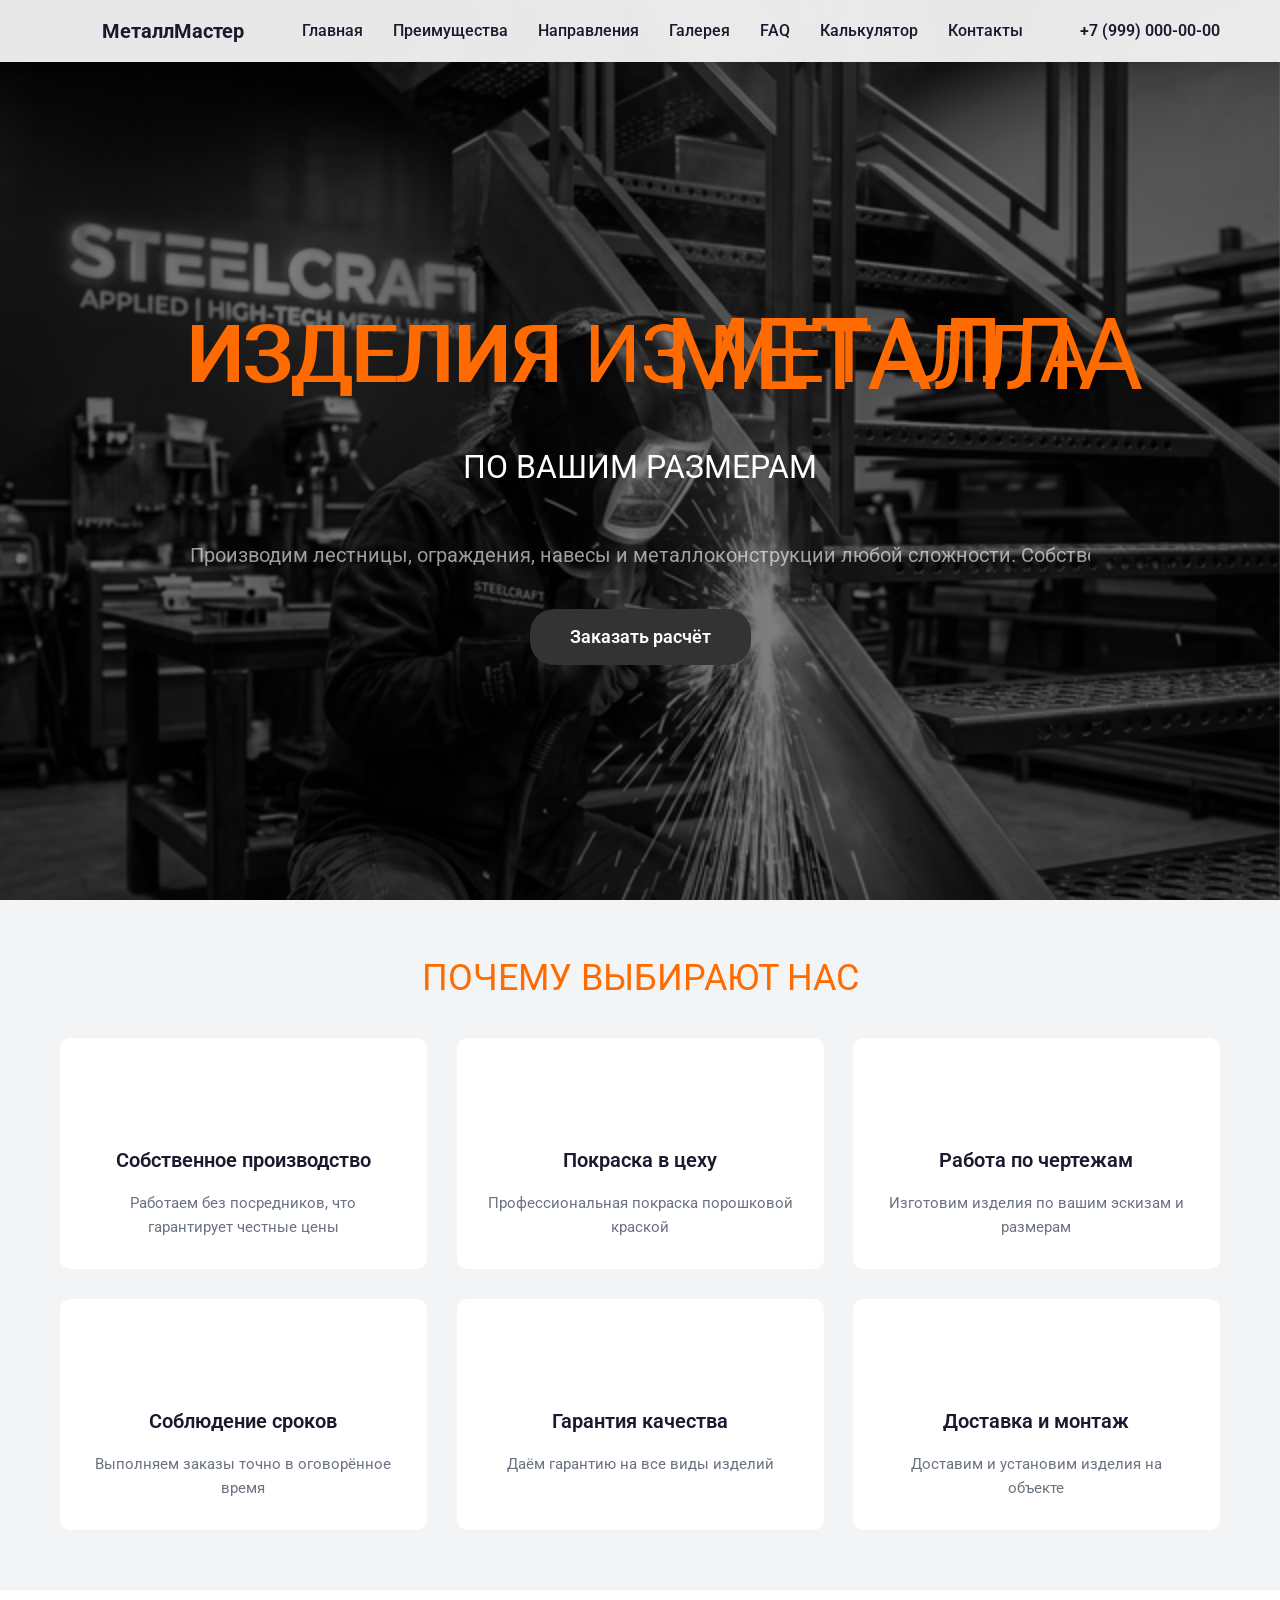
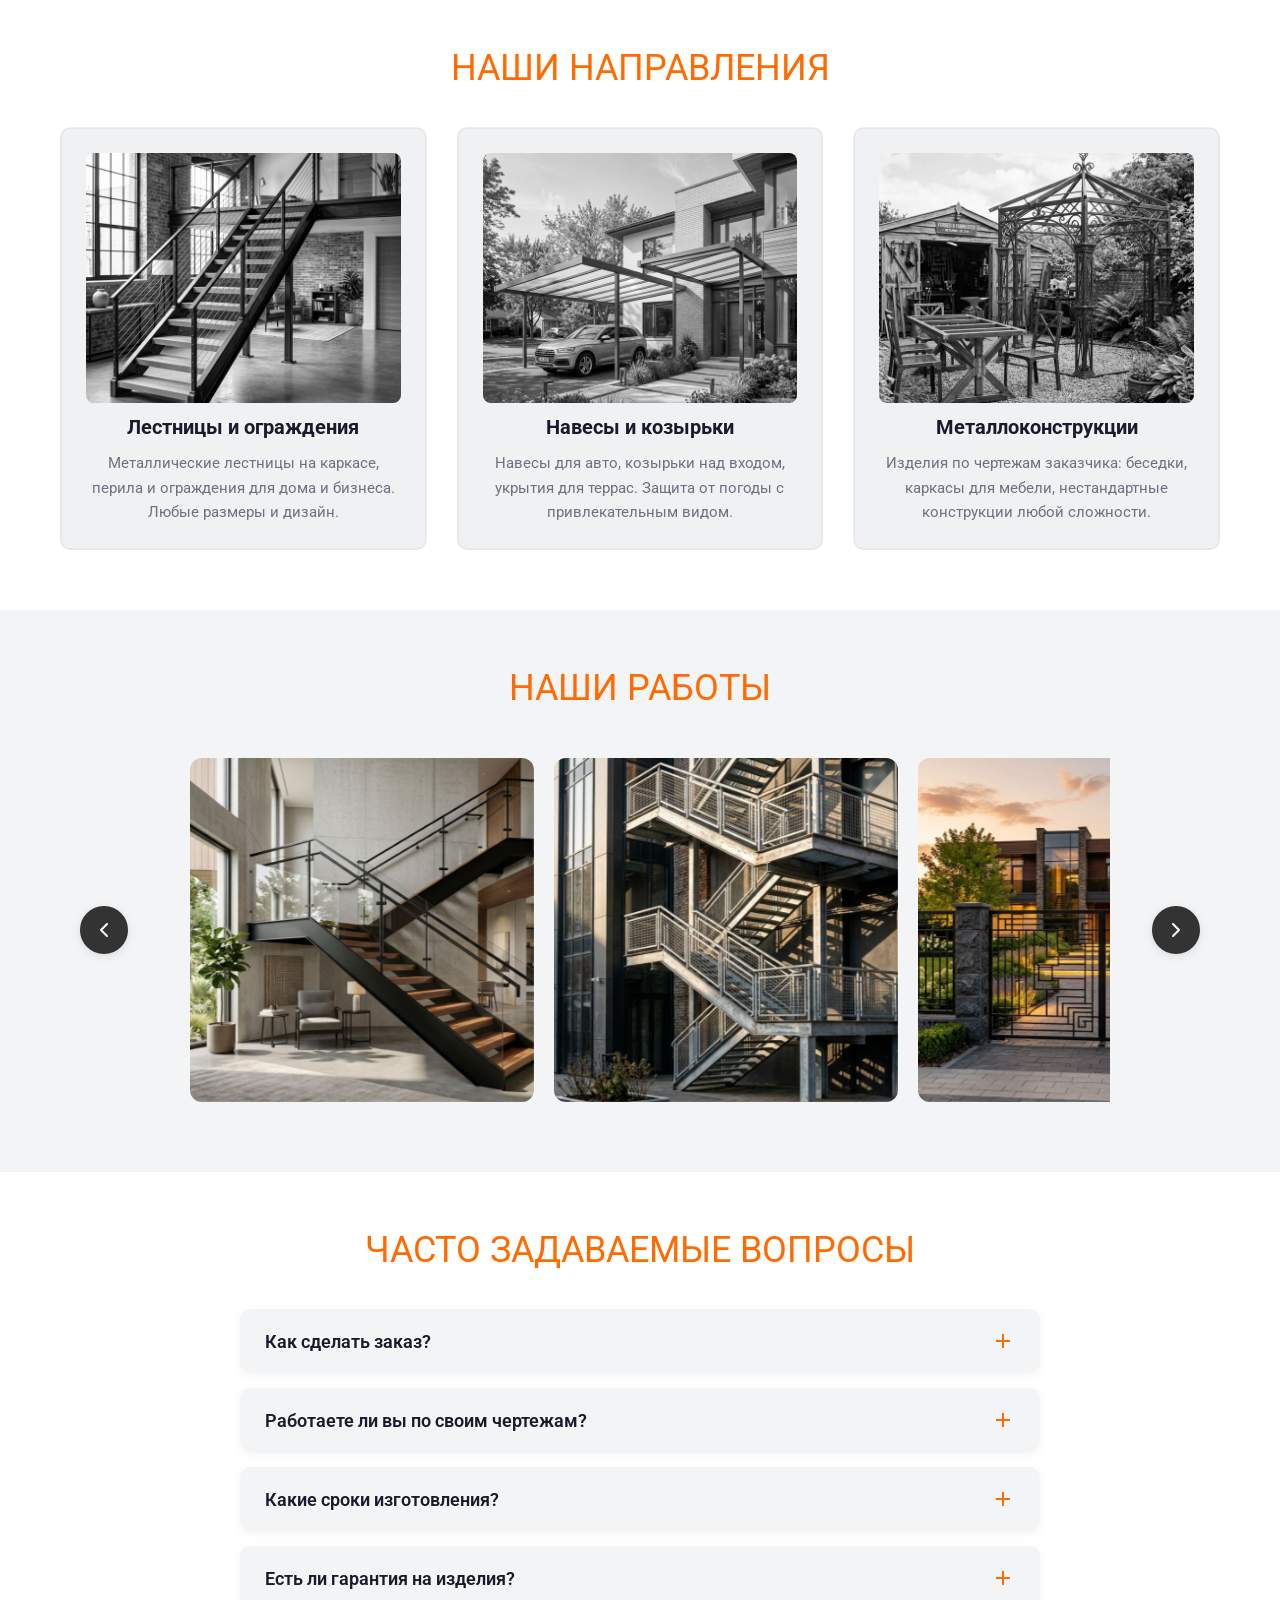
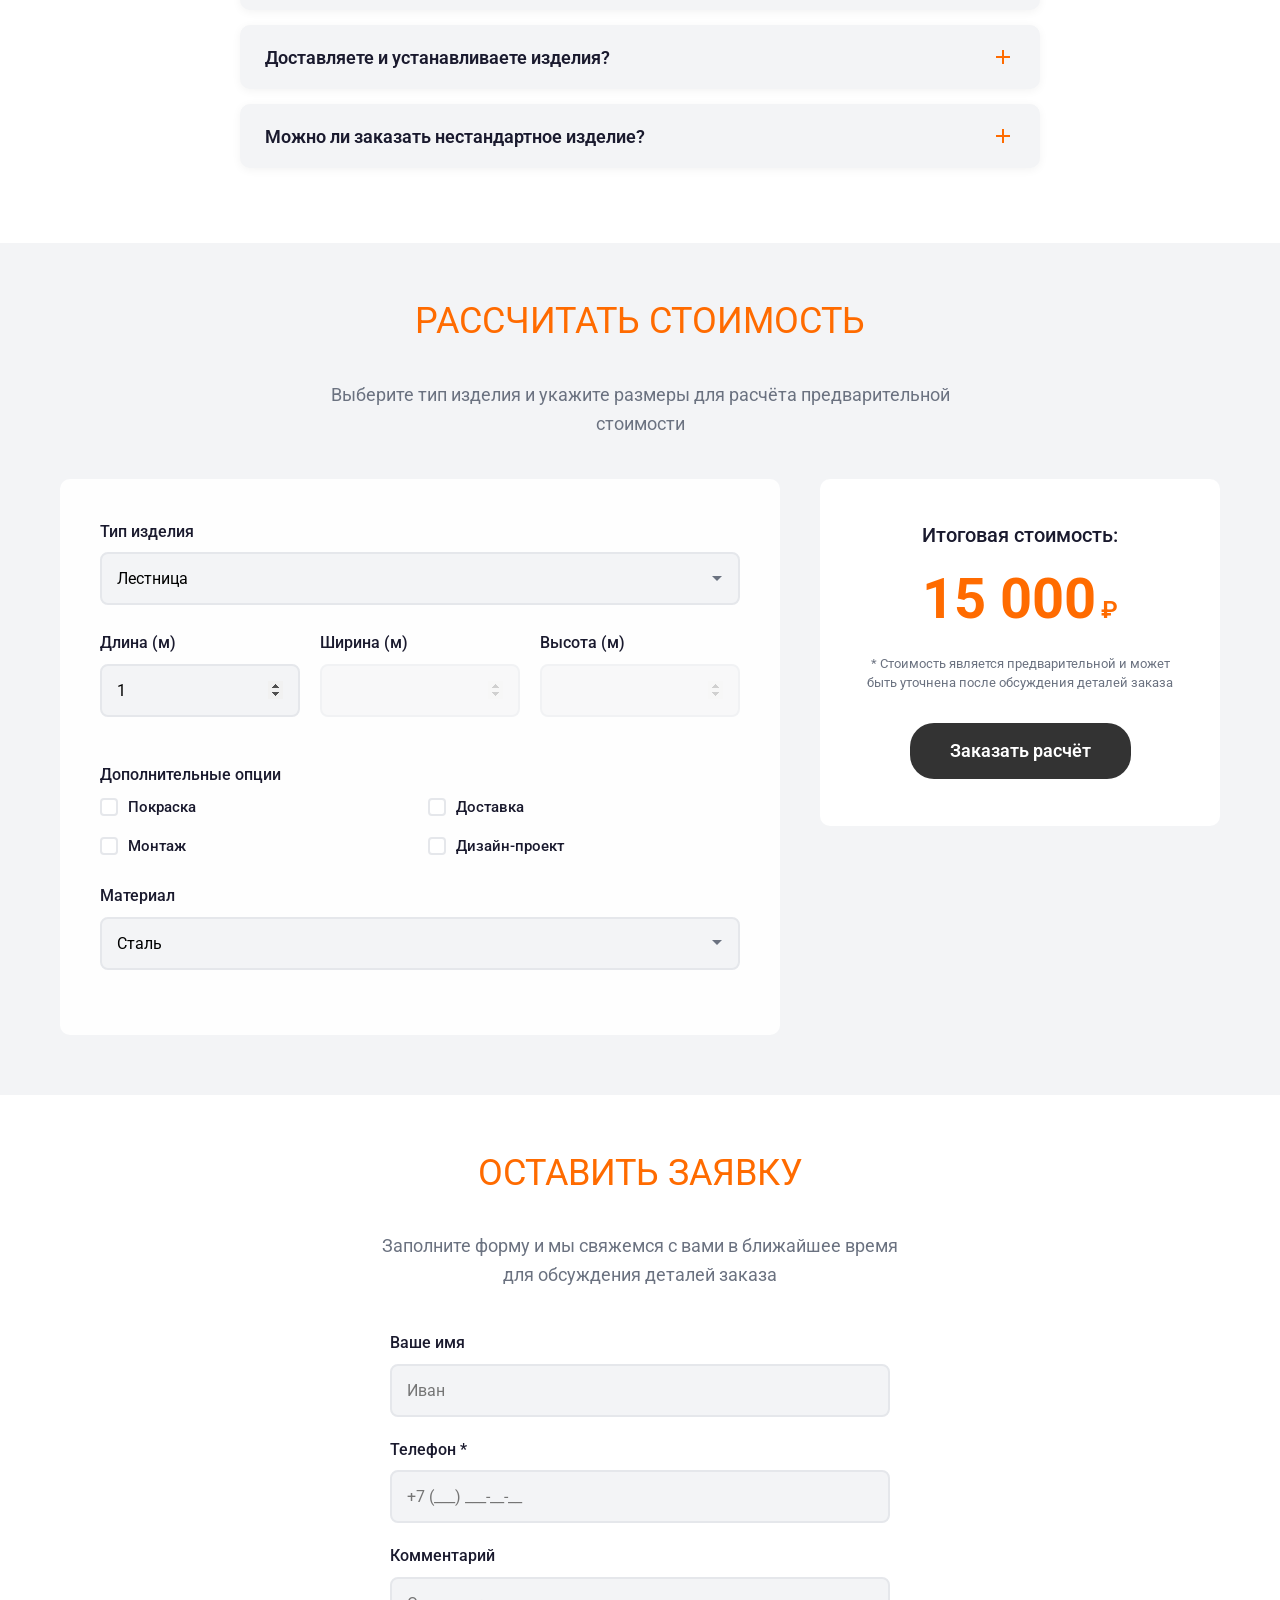
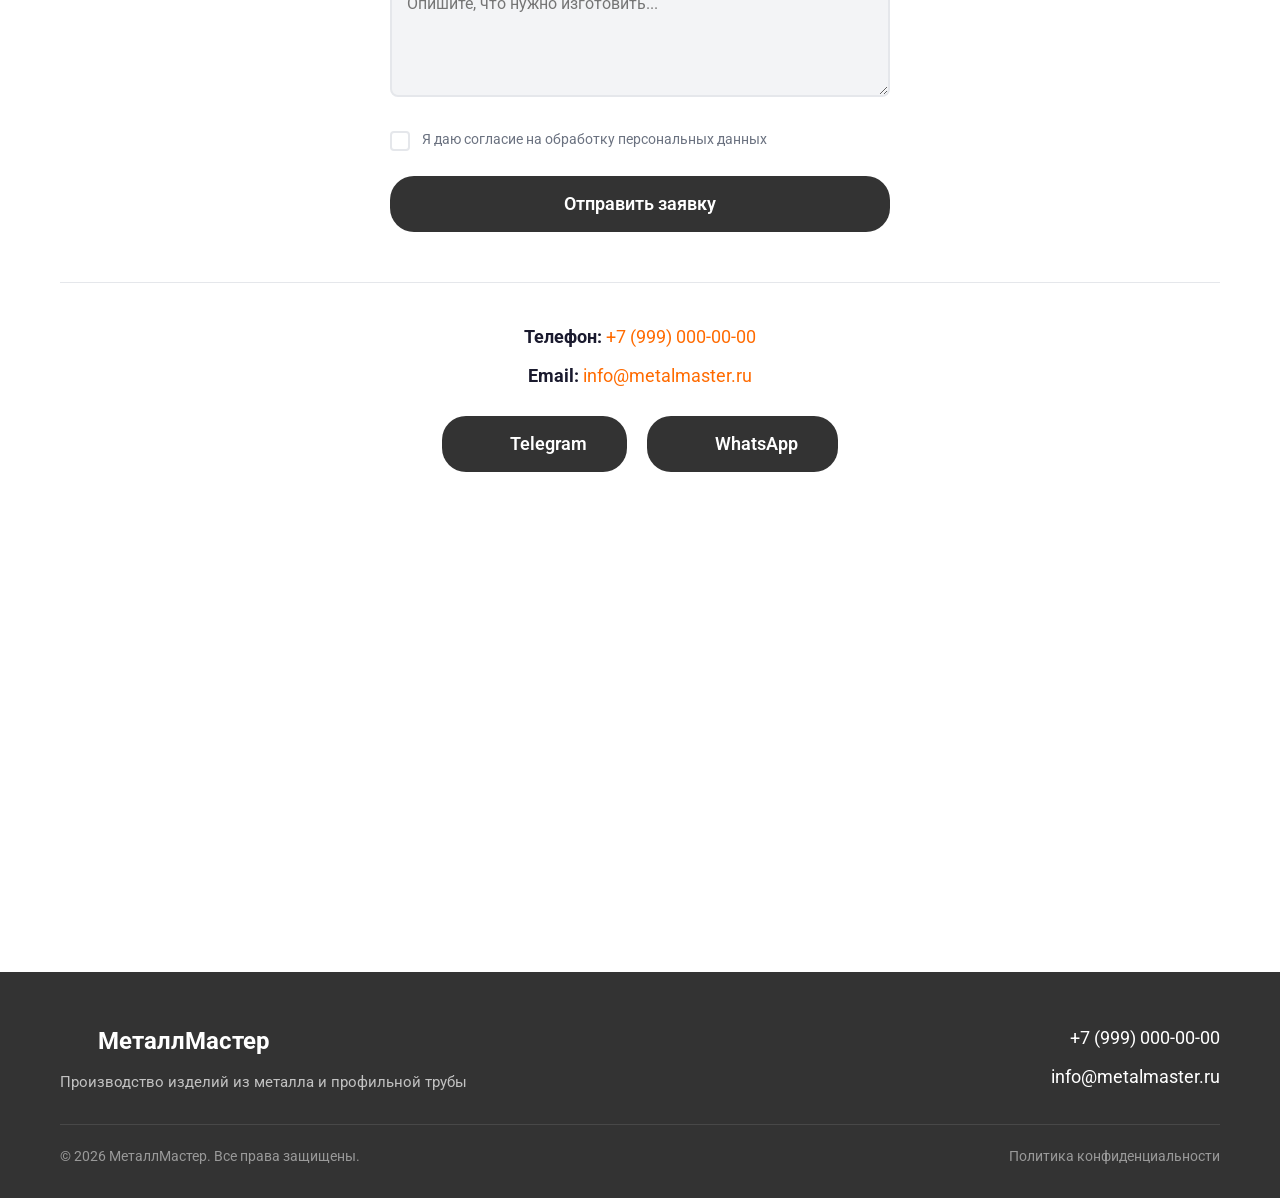
==== index.html @ 59d86517 "Изменено бургер меню" ====
<!DOCTYPE html>
<html lang="ru">
<head>
    <meta charset="UTF-8">
    <meta name="viewport" content="width=device-width, initial-scale=1.0">
    <meta name="description" content="Производство изделий из металла и профильной трубы: лестницы, перила, навесы, беседки, металлоконструкции по чертежам заказчика.">
    <meta name="keywords" content="металлоконструкции, лестницы, перила, навесы, козырьки, беседки, изделия из металла">
    
    <!-- Open Graph -->
    <meta property="og:title" content="Мастерская металлоизделий | Лестницы, ограждения, навесы">
    <meta property="og:description" content="Производство изделий из металла по доступным ценам. Собственное производство.">
    <meta property="og:type" content="website">
    
    <title>Мастерская металлоизделий | Лестницы, ограждения, навесы</title>
    
    <!-- Google Fonts -->
    <link rel="preconnect" href="https://fonts.googleapis.com">
    <link rel="preconnect" href="https://fonts.gstatic.com" crossorigin>
    <link href="https://fonts.googleapis.com/css2?family=Roboto:wght@400;500;700;900&display=swap" rel="stylesheet">

    <!-- Iconify -->
    <script src="https://code.iconify.design/2/2.2.1/iconify.min.js"></script>

    <!-- Anime.js -->
    <script src="https://cdnjs.cloudflare.com/ajax/libs/animejs/2.0.2/anime.min.js"></script>

    <!-- GSAP -->
    <script src="https://cdnjs.cloudflare.com/ajax/libs/gsap/3.12.5/gsap.min.js"></script>
    <script src="https://cdnjs.cloudflare.com/ajax/libs/gsap/3.12.5/ScrollTrigger.min.js"></script>

    <!-- Styles -->
    <link rel="stylesheet" href="css/style.css">
    <link rel="stylesheet" href="EFFECT_on_hover/effect.css">
    <link rel="stylesheet" href="css/glitch.css">

    <!-- Favicon -->
    <link rel="icon" type="image/svg+xml" href="data:image/svg+xml,<svg xmlns='http://www.w3.org/2000/svg' viewBox='0 0 100 100'><text y='.9em' font-size='90'>⚙️</text></svg>">
</head>
<body>
    <!-- Header -->
    <header class="header" id="header">
        <div class="container header__container">
            <a href="#" class="header__logo">
                <span class="header__logo-icon iconify" data-icon="mdi:gear"></span>
                <span class="header__logo-text">МеталлМастер</span>
            </a>
            
            <nav class="header__nav" id="nav">
                <ul class="nav__list">
                    <li class="nav__item"><a href="#hero" class="nav__link">Главная</a></li>
                    <li class="nav__item"><a href="#advantages" class="nav__link">Преимущества</a></li>
                    <li class="nav__item"><a href="#directions" class="nav__link">Направления</a></li>
                    <li class="nav__item"><a href="#gallery" class="nav__link">Галерея</a></li>
                    <li class="nav__item"><a href="#faq" class="nav__link">FAQ</a></li>
                    <li class="nav__item"><a href="#calculator" class="nav__link">Калькулятор</a></li>
                    <li class="nav__item"><a href="#contact" class="nav__link">Контакты</a></li>
                </ul>
            </nav>
            
            <a href="tel:+79990000000" class="header__phone">+7 (999) 000-00-00</a>
            
            <button class="header__burger" id="burger" aria-label="Меню">
                <span></span>
                <span></span>
                <span></span>
            </button>
        </div>
    </header>

    <!-- Hero Section -->
    <section class="hero" id="hero">
        <div class="hero__bg"></div>
        <div class="hero__overlay"></div>
        <div class="container hero__container">
            <h1 class="hero__title ml12">
                <span class="glitch-wrapper glitch-mobile-wrap">
                    <span class="glitch" data-text="Изделия из металла">
                        <span class="glitch-word">Изделия</span>
                        <span class="glitch-word">из</span>
                        <span class="glitch-word">металла</span>
                    </span>
                </span>
                <br>
                <span class="hero__title--small">по вашим размерам</span>
            </h1>
            <div class="hero__subtitle-wrapper">
                <div class="hero__subtitle-marquee">
                    <div class="hero__subtitle-track">
                        <span class="hero__subtitle-text">Производим лестницы, ограждения, навесы и металлоконструкции любой сложности. Собственное производство.</span>
                        <span class="hero__subtitle-text">Производим лестницы, ограждения, навесы и металлоконструкции любой сложности. Собственное производство.</span>
                    </div>
                </div>
            </div>
            <a href="#contact" class="hero__btn"><span class="button-content">Заказать расчёт</span></a>
        </div>
    </section>

    <!-- Advantages Section -->
    <section class="advantages" id="advantages">
        <div class="container">
            <div class="section-title-wrapper">
                <h2 class="section-title">Почему выбирают нас</h2>
            </div>
            <div class="effect-container advantages__grid">
                <div class="effect-card advantage">
                    <div class="effect-card__content">
                        <span class="advantage__icon-wrapper">
                            <span class="advantage__icon iconify" data-icon="mdi:factory"></span>
                            <span class="factory-smoke smoke-1"></span>
                            <span class="factory-smoke smoke-2"></span>
                            <span class="factory-smoke smoke-3"></span>
                        </span>
                        <h3 class="advantage__title">Собственное производство</h3>
                        <p class="advantage__text">Работаем без посредников, что гарантирует честные цены</p>
                    </div>
                </div>
                <div class="effect-card advantage">
                    <div class="effect-card__content">
                        <span class="advantage__icon-wrapper-paint">
                            <span class="advantage__icon-wrapper-paint-inner">
                                <span class="advantage__icon iconify" data-icon="mdi:paintbrush"></span>
                                <span class="advantage__icon iconify palette-icon" data-icon="mdi:palette"></span>
                            </span>
                        </span>
                        <h3 class="advantage__title">Покраска в цеху</h3>
                        <p class="advantage__text">Профессиональная покраска порошковой краской</p>
                    </div>
                </div>
                <div class="effect-card advantage">
                    <div class="effect-card__content">
                        <span class="advantage__icon-wrapper-drawing">
                            <span class="advantage__icon iconify" data-icon="mdi:pencil-ruler"></span>
                            <span class="advantage__icon iconify blueprint-icon" data-icon="mdi:file-document-outline"></span>
                        </span>
                        <h3 class="advantage__title">Работа по чертежам</h3>
                        <p class="advantage__text">Изготовим изделия по вашим эскизам и размерам</p>
                    </div>
                </div>
                <div class="effect-card advantage">
                    <div class="effect-card__content">
                        <span class="advantage__icon iconify" data-icon="mdi:timer-sand"></span>
                        <h3 class="advantage__title">Соблюдение сроков</h3>
                        <p class="advantage__text">Выполняем заказы точно в оговорённое время</p>
                    </div>
                </div>
                <div class="effect-card advantage">
                    <div class="effect-card__content">
                        <span class="advantage__icon iconify" data-icon="mdi:shield-check-outline"></span>
                        <h3 class="advantage__title">Гарантия качества</h3>
                        <p class="advantage__text">Даём гарантию на все виды изделий</p>
                    </div>
                </div>
                <div class="effect-card advantage">
                    <div class="effect-card__content">
                        <span class="advantage__icon iconify" data-icon="mdi:truck-delivery"></span>
                        <h3 class="advantage__title">Доставка и монтаж</h3>
                        <p class="advantage__text">Доставим и установим изделия на объекте</p>
                    </div>
                </div>
            </div>
        </div>
    </section>

    <!-- Directions Section -->
    <section class="directions" id="directions">
        <div class="directions__bg"></div>
        <div class="directions__overlay"></div>
        <div class="container">
            <div class="section-title-wrapper">
                <h2 class="section-title">Наши направления</h2>
            </div>
            <div class="directions__grid">
                <div class="direction">
                    <div class="direction-stripe"></div>
                    <div class="direction-stripe--fast"></div>
                    <div class="direction-stripe--bottom"></div>
                    <div class="direction__content">
                        <div class="direction__image">
                            <img src="images/direction-1.png" alt="Лестницы и ограждения из металла" loading="lazy">
                        </div>
                        <h3 class="direction__title">Лестницы и ограждения</h3>
                        <p class="direction__text">
                            Металлические лестницы на каркасе, перила и ограждения для дома и бизнеса.
                            Любые размеры и дизайн.
                        </p>
                    </div>
                </div>
                <div class="direction">
                    <div class="direction-stripe"></div>
                    <div class="direction-stripe--fast"></div>
                    <div class="direction-stripe--bottom"></div>
                    <div class="direction__content">
                        <div class="direction__image">
                            <img src="images/direction-2.png" alt="Навесы и козырьки из металла" loading="lazy">
                        </div>
                        <h3 class="direction__title">Навесы и козырьки</h3>
                        <p class="direction__text">
                            Навесы для авто, козырьки над входом, укрытия для террас.
                            Защита от погоды с привлекательным видом.
                        </p>
                    </div>
                </div>
                <div class="direction">
                    <div class="direction-stripe"></div>
                    <div class="direction-stripe--fast"></div>
                    <div class="direction-stripe--bottom"></div>
                    <div class="direction__content">
                        <div class="direction__image">
                            <img src="images/direction-3.png" alt="Металлоконструкции по чертежам" loading="lazy">
                        </div>
                        <h3 class="direction__title">Металлоконструкции</h3>
                        <p class="direction__text">
                            Изделия по чертежам заказчика: беседки, каркасы для мебели,
                            нестандартные конструкции любой сложности.
                        </p>
                    </div>
                </div>
            </div>
        </div>
    </section>

    <!-- Gallery Section -->
    <section class="gallery" id="gallery">
        <div class="container">
            <div class="section-title-wrapper">
                <h2 class="section-title">Наши работы</h2>
            </div>

            <div class="gallery__carousel">
                <div class="gallery__viewport" id="galleryViewport">
                    <div class="gallery__container">
                        <div class="gallery__slide">
                            <img src="images/carousel/Nano Banana 2 в 4K_0001.jpg" alt="Работа 1" loading="lazy">
                        </div>
                        <div class="gallery__slide">
                            <img src="images/carousel/Nano Banana 2 в 4K_0002.jpg" alt="Работа 2" loading="lazy">
                        </div>
                        <div class="gallery__slide">
                            <img src="images/carousel/Nano Banana 2 в 4K_0003.jpg" alt="Работа 3" loading="lazy">
                        </div>
                        <div class="gallery__slide">
                            <img src="images/carousel/Nano Banana 2 в 4K_0004.jpg" alt="Работа 4" loading="lazy">
                        </div>
                        <div class="gallery__slide">
                            <img src="images/carousel/Nano Banana 2 в 4K_0005.jpg" alt="Работа 5" loading="lazy">
                        </div>
                        <div class="gallery__slide">
                            <img src="images/carousel/Nano Banana 2 в 4K_0006.jpg" alt="Работа 6" loading="lazy">
                        </div>
                        <div class="gallery__slide">
                            <img src="images/carousel/Nano Banana 2 в 4K_0007.jpg" alt="Работа 7" loading="lazy">
                        </div>
                        <div class="gallery__slide">
                            <img src="images/carousel/Nano Banana 2 в 4K_0008.jpg" alt="Работа 8" loading="lazy">
                        </div>
                        <div class="gallery__slide">
                            <img src="images/carousel/Nano Banana 2 в 4K_0009.jpg" alt="Работа 9" loading="lazy">
                        </div>
                        <div class="gallery__slide">
                            <img src="images/carousel/Nano Banana 2 в 4K_0010.jpg" alt="Работа 10" loading="lazy">
                        </div>
                        <div class="gallery__slide">
                            <img src="images/carousel/Nano Banana 2 в 4K_0011.jpg" alt="Работа 11" loading="lazy">
                        </div>
                        <div class="gallery__slide">
                            <img src="images/carousel/Nano Banana 2 в 4K_0012.jpg" alt="Работа 12" loading="lazy">
                        </div>
                    </div>
                </div>

                <button class="gallery__prev" aria-label="Предыдущее">
                    <svg width="24" height="24" viewBox="0 0 24 24" fill="none" xmlns="http://www.w3.org/2000/svg">
                        <path d="M15 18L9 12L15 6" stroke="currentColor" stroke-width="2" stroke-linecap="round" stroke-linejoin="round"/>
                    </svg>
                </button>
                <button class="gallery__next" aria-label="Следующее">
                    <svg width="24" height="24" viewBox="0 0 24 24" fill="none" xmlns="http://www.w3.org/2000/svg">
                        <path d="M9 18L15 12L9 6" stroke="currentColor" stroke-width="2" stroke-linecap="round" stroke-linejoin="round"/>
                    </svg>
                </button>
            </div>
        </div>
    </section>

    <!-- FAQ Section -->
    <section class="faq" id="faq">
        <div class="container">
            <div class="section-title-wrapper">
                <h2 class="section-title">Часто задаваемые вопросы</h2>
            </div>
            <div class="faq__accordion">
                <div class="faq__item">
                    <button class="faq__question" aria-expanded="false">
                        <span class="faq__title">Как сделать заказ?</span>
                        <span class="faq__icon"></span>
                    </button>
                    <div class="faq__answer">
                        <p>Вы можете оставить заявку через форму на сайте, позвонить нам по телефону или написать в мессенджеры. Мы свяжемся с вами для обсуждения деталей и сделаем расчёт стоимости.</p>
                    </div>
                </div>
                <div class="faq__item">
                    <button class="faq__question" aria-expanded="false">
                        <span class="faq__title">Работаете ли вы по своим чертежам?</span>
                        <span class="faq__icon"></span>
                    </button>
                    <div class="faq__answer">
                        <p>Да, мы можем изготовить изделия как по вашим эскизам и размерам, так и предложить свои варианты дизайна. Наши специалисты помогут подобрать оптимальное решение.</p>
                    </div>
                </div>
                <div class="faq__item">
                    <button class="faq__question" aria-expanded="false">
                        <span class="faq__title">Какие сроки изготовления?</span>
                        <span class="faq__icon"></span>
                    </button>
                    <div class="faq__answer">
                        <p>Сроки зависят от сложности и объёма заказа. Обычно изготовление занимает от 3 до 14 рабочих дней. Точные сроки будут указаны в договоре.</p>
                    </div>
                </div>
                <div class="faq__item">
                    <button class="faq__question" aria-expanded="false">
                        <span class="faq__title">Есть ли гарантия на изделия?</span>
                        <span class="faq__icon"></span>
                    </button>
                    <div class="faq__answer">
                        <p>Да, мы предоставляем гарантию на все виды изделий. Срок гарантии зависит от типа продукции и указывается в договоре.</p>
                    </div>
                </div>
                <div class="faq__item">
                    <button class="faq__question" aria-expanded="false">
                        <span class="faq__title">Доставляете и устанавливаете изделия?</span>
                        <span class="faq__icon"></span>
                    </button>
                    <div class="faq__answer">
                        <p>Да, мы предлагаем полный цикл услуг: доставка и профессиональный монтаж изделий на объекте заказчика.</p>
                    </div>
                </div>
                <div class="faq__item">
                    <button class="faq__question" aria-expanded="false">
                        <span class="faq__title">Можно ли заказать нестандартное изделие?</span>
                        <span class="faq__icon"></span>
                    </button>
                    <div class="faq__answer">
                        <p>Да, мы изготавливаем металлоконструкции любой сложности по индивидуальным требованиям. Присылайте ваши эскизы — мы рассчитаем стоимость.</p>
                    </div>
                </div>
            </div>
        </div>
    </section>

    <!-- Calculator Section -->
    <section class="calculator" id="calculator">
        <div class="calculator__bg"></div>
        <div class="calculator__overlay"></div>
        <div class="container">
            <div class="section-title-wrapper">
                <h2 class="section-title">Рассчитать стоимость</h2>
            </div>
            <p class="calculator__intro">
                Выберите тип изделия и укажите размеры для расчёта предварительной стоимости
            </p>

            <div class="calculator__wrapper">
                <div class="calculator__form">
                    <div class="calc__row">
                        <div class="form__group">
                            <label for="productType" class="form__label">Тип изделия</label>
                            <select id="productType" class="form__input form__select">
                                <option value="ladder">Лестница</option>
                                <option value="railing">Перила</option>
                                <option value="fence">Ограждение</option>
                                <option value="awning">Навес / Козырёк</option>
                                <option value="gazebo">Беседка</option>
                                <option value="metal">Металлоконструкция</option>
                            </select>
                        </div>
                    </div>

                    <div class="calc__row calc__row--inline">
                        <div class="form__group">
                            <label for="length" class="form__label">Длина (м)</label>
                            <input type="number" id="length" class="form__input" min="0.1" max="100" step="0.1" value="1">
                        </div>
                        <div class="form__group">
                            <label for="width" class="form__label">Ширина (м)</label>
                            <input type="number" id="width" class="form__input" min="0.1" max="50" step="0.1" value="1">
                        </div>
                        <div class="form__group">
                            <label for="height" class="form__label">Высота (м)</label>
                            <input type="number" id="height" class="form__input" min="0.1" max="20" step="0.1" value="1">
                        </div>
                    </div>

                    <div class="calc__row">
                        <div class="form__group">
                            <label class="form__label">Дополнительные опции</label>
                            <div class="calc__options">
                                <label class="calc__option">
                                    <input type="checkbox" id="optPaint" class="form__checkbox">
                                    <span>Покраска</span>
                                </label>
                                <label class="calc__option">
                                    <input type="checkbox" id="optDelivery" class="form__checkbox">
                                    <span>Доставка</span>
                                </label>
                                <label class="calc__option">
                                    <input type="checkbox" id="optInstall" class="form__checkbox">
                                    <span>Монтаж</span>
                                </label>
                                <label class="calc__option">
                                    <input type="checkbox" id="optDesign" class="form__checkbox">
                                    <span>Дизайн-проект</span>
                                </label>
                            </div>
                        </div>
                    </div>

                    <div class="calc__row">
                        <div class="form__group">
                            <label for="material" class="form__label">Материал</label>
                            <select id="material" class="form__input form__select">
                                <option value="steel">Сталь</option>
                                <option value="stainless">Нержавеющая сталь (+30%)</option>
                                <option value="aluminum">Алюминий (+50%)</option>
                            </select>
                        </div>
                    </div>
                </div>

                <div class="calculator__result">
                    <div class="calc__result-inner">
                        <h3 class="calc__result-title">Итоговая стоимость:</h3>
                        <div class="calc__price">
                            <span class="calc__price-value" id="totalPrice">0</span>
                            <span class="calc__price-currency">₽</span>
                        </div>
                        <p class="calc__note">* Стоимость является предварительной и может быть уточнена после обсуждения деталей заказа</p>
                        <a href="#contact" class="calc__btn"><span class="button-content">Заказать расчёт</span></a>
                    </div>
                </div>
            </div>
        </div>
    </section>

    <!-- Contact Form Section -->
    <section class="contact" id="contact">
        <div class="container">
            <div class="section-title-wrapper">
                <h2 class="section-title">Оставить заявку</h2>
            </div>
            <p class="contact__intro">
                Заполните форму и мы свяжемся с вами в ближайшее время<br>
                для обсуждения деталей заказа
            </p>
            
            <form class="contact__form" id="contactForm" action="#" method="POST">
                <div class="form__group">
                    <label for="name" class="form__label">Ваше имя</label>
                    <input type="text" id="name" name="name" class="form__input" placeholder="Иван" required>
                </div>
                <div class="form__group">
                    <label for="phone" class="form__label">Телефон *</label>
                    <input type="tel" id="phone" name="phone" class="form__input" placeholder="+7 (___) ___-__-__" required>
                </div>
                <div class="form__group">
                    <label for="message" class="form__label">Комментарий</label>
                    <textarea id="message" name="message" class="form__input form__textarea" placeholder="Опишите, что нужно изготовить..." rows="4"></textarea>
                </div>
                <div class="form__group form__checkbox-group">
                    <label class="form__checkbox-label">
                        <input type="checkbox" id="consent" name="consent" class="form__checkbox" required>
                        <span class="form__checkbox-text">Я даю согласие на обработку персональных данных</span>
                    </label>
                </div>
                <button type="submit" class="form__btn"><span class="button-content">Отправить заявку</span></button>
                <div class="form__message" id="formMessage"></div>
            </form>
            
            <div class="contact__info">
                <p class="contact__text">
                    <strong>Телефон:</strong> <a href="tel:+79990000000">+7 (999) 000-00-00</a>
                </p>
                <p class="contact__text">
                    <strong>Email:</strong> <a href="mailto:info@metalmaster.ru">info@metalmaster.ru</a>
                </p>
                <div class="contact__messengers">
                    <a href="https://t.me/username" class="messenger" target="_blank" rel="noopener">
                        <span class="button-content">
                            <span class="iconify" data-icon="mdi:telegram"></span> Telegram
                        </span>
                    </a>
                    <a href="https://wa.me/79990000000" class="messenger" target="_blank" rel="noopener">
                        <span class="button-content">
                            <span class="iconify" data-icon="mdi:whatsapp"></span> WhatsApp
                        </span>
                    </a>
                </div>
            </div>

            <!-- Яндекс.Карта -->
            <div class="contact__map">
                <div id="map" style="position:relative;overflow:hidden;width:100%;height:400px;"></div>
            </div>
        </div>
    </section>

    <!-- Footer -->
    <footer class="footer">
        <div class="container">
            <div class="footer__content">
                <div class="footer__info">
                    <p class="footer__logo"><span class="iconify" data-icon="mdi:gear"></span> МеталлМастер</p>
                    <p class="footer__text">Производство изделий из металла и профильной трубы</p>
                </div>
                <div class="footer__contacts">
                    <a href="tel:+79990000000" class="footer__phone">+7 (999) 000-00-00</a>
                    <a href="mailto:info@metalmaster.ru" class="footer__email">info@metalmaster.ru</a>
                </div>
            </div>
            <div class="footer__bottom">
                <p class="footer__copyright">© 2026 МеталлМастер. Все права защищены.</p>
                <a href="#" class="footer__link">Политика конфиденциальности</a>
            </div>
        </div>
    </footer>

    <!-- Lightbox Modal -->
    <div class="lightbox" id="lightbox">
        <button class="lightbox__close" aria-label="Закрыть">&times;</button>
        <button class="lightbox__prev" aria-label="Предыдущее">&lsaquo;</button>
        <button class="lightbox__next" aria-label="Следующее">&rsaquo;</button>
        <div class="lightbox__content">
            <img src="" alt="" class="lightbox__image" id="lightboxImage">
        </div>
    </div>

    <!-- Embla Carousel -->
    <script src="https://cdn.jsdelivr.net/npm/embla-carousel@8.5.2/embla-carousel.umd.min.js"></script>
    <script src="https://cdn.jsdelivr.net/npm/embla-carousel-auto-scroll@8.5.2/embla-carousel-auto-scroll.umd.min.js"></script>

    <!-- Яндекс.Карты API -->
    <script src="https://api-maps.yandex.ru/2.1/?apikey=&lang=ru_RU" type="text/javascript"></script>

    <!-- Scripts -->
    <script src="js/main.js"></script>
    <script src="js/glitch-words.js"></script>
    <script src="js/directions-gsap.js"></script>

    <!-- Инициализация карты -->
    <script>
        ymaps.ready(init);

        function init() {
            var myMap = new ymaps.Map("map", {
                center: [50.411130, 80.245813],
                zoom: 16,
                controls: ['zoomControl', 'fullscreenControl']
            });

            // SVG иконка в стиле solar--map-point-bold оранжевого цвета
            var myPlacemark = new ymaps.Placemark([50.411130, 80.245813], {
                hintContent: 'г. Барнаул, пр. Ленина, д. 1',
                balloonContent: '<strong>Мастерская металлоизделий</strong><br>г. Барнаул, пр. Ленина, д. 1<br>+7 (999) 000-00-00'
            }, {
                iconLayout: 'default#image',
                iconImageHref: 'images/marker.svg',
                iconImageSize: [64, 64],
                iconImageOffset: [-32, -64]
            });

            myMap.geoObjects.add(myPlacemark);
            myMap.behaviors.disable('scrollZoom');
        }
    </script>
</body>
</html>
---- css/style.css ----
/* ===================================
   CSS Variables & Reset
   =================================== */
:root {
    /* Colors */
    --color-primary: #ff6b00;
    --color-primary-dark: #e65c00;
    --color-dark: #1a1a2e;
    --color-gray: #6b7280;
    --color-light: #f3f4f6;
    --color-white: #ffffff;
    
    /* Typography */
    --font-family: 'Roboto', sans-serif;
    
    /* Spacing */
    --section-padding: 50px 0;
    --container-width: 1200px;
    
    /* Transitions */
    --transition: 0.5s ease;
}

* {
    margin: 0;
    padding: 0;
    box-sizing: border-box;
}

html {
    scroll-behavior: smooth;
}

body {
    font-family: var(--font-family);
    font-size: 16px;
    line-height: 1.6;
    color: var(--color-dark);
    background-color: var(--color-white);
}

img {
    max-width: 100%;
    height: auto;
    display: block;
}

a {
    text-decoration: none;
    color: inherit;
}

ul {
    list-style: none;
}

button {
    font-family: inherit;
    cursor: pointer;
    border: none;
    background: none;
}

/* Iconify Icons */
.iconify {
    display: inline-block;
    vertical-align: middle;
    color: currentColor;
}

/* ===================================
   Animated Icons for Advantages
   =================================== */

/* Обёртка для иконки завода с дымом */
.advantage__icon-wrapper {
    position: relative;
    display: inline-block;
    overflow: visible !important;
}

/* Шестерёнка - пульсация как у щита (производство) */
.advantage__icon[data-icon="mdi:factory"] {
    animation: factoryPulse 2s ease-in-out infinite;
    transform-origin: center;
    display: inline-block;
}

@keyframes factoryPulse {
    0%, 100% {
        transform: scale(1);
        opacity: 1;
    }
    50% {
        transform: scale(1.15);
        opacity: 0.8;
    }
}

/* Дым из труб завода - идёт из правой трубы */
.factory-smoke {
    position: absolute;
    width: 10px;
    height: 10px;
    background: rgba(220, 220, 220, 0.9);
    border-radius: 50%;
    opacity: 0;
    pointer-events: none;
    animation: smokeRise 2.5s ease-out infinite;
    z-index: 100;
}

.factory-smoke.smoke-1 {
    top: -8px;
    right: 10px;
    left: auto;
    animation-delay: 0s;
}

.factory-smoke.smoke-2 {
    top: -8px;
    right: 16px;
    left: auto;
    animation-delay: 0.7s;
}

.factory-smoke.smoke-3 {
    top: -8px;
    right: 13px;
    left: auto;
    animation-delay: 1.4s;
}

/* Разрешаем дыму выходить за пределы карточки */
.effect-card,
.effect-card__content,
.advantage,
.advantage__icon-wrapper {
    overflow: visible !important;
}

/* Анимация подъёма дыма */
@keyframes smokeRise {
    0% {
        opacity: 0;
        transform: translateY(0) scale(1);
    }
    20% {
        opacity: 0.8;
    }
    70% {
        opacity: 0;
        transform: translateY(-15px) scale(2);
    }
    100% {
        opacity: 0;
        transform: translateY(-15px) scale(2);
    }
}

/* Кисточка - плавное покачивание (покраска) */
.advantage__icon-wrapper-paint {
    position: relative;
    display: inline-block;
    width: -moz-fit-content;
    width: fit-content;
}

.advantage__icon-wrapper-paint-inner {
    position: relative;
    display: inline-block;
    padding-left: 45px; /* место для палитры слева */
}

.advantage__icon[data-icon="mdi:paintbrush"] {
    animation: brushSwing 2s ease-in-out infinite;
    transform-origin: top center;
    display: inline-block;
    margin-left: 0;
}

/* Палитра рядом с кисточкой - слева */
.advantage__icon-wrapper-paint-inner .palette-icon {
    position: absolute;
    bottom: 0;
    left: 0;
    font-size: 56px !important;
    width: 56px !important;
    height: 56px !important;
    animation: palettePulse 2s ease-in-out infinite;
    transform-origin: center;
}

@keyframes brushSwing {
    0%, 100% { transform: rotate(-5deg); }
    50% { transform: rotate(5deg); }
}

@keyframes palettePulse {
    0%, 100% {
        transform: scale(1) rotate(-5deg);
        opacity: 1;
    }
    50% {
        transform: scale(1.1) rotate(-5deg);
        opacity: 0.85;
    }
}

/* Карандаш с линейкой - черчение (работа по чертежам) */
.advantage__icon-wrapper-drawing {
    position: relative;
    display: inline-block;
    width: -moz-fit-content;
    width: fit-content;
    padding-left: 60px; /* место для документа слева */
}

.advantage__icon[data-icon="mdi:pencil-ruler"] {
    animation: drawingSketch 2s ease-in-out infinite;
    transform-origin: center;
    display: inline-block;
}

/* Документ/чертёж рядом с карандашом - слева */
.advantage__icon-wrapper-drawing .blueprint-icon {
    position: absolute;
    bottom: 0;
    left: 0;
    font-size: 56px !important;
    width: 56px !important;
    height: 56px !important;
    animation: blueprintPulse 2s ease-in-out infinite;
    transform-origin: center;
}

@keyframes drawingSketch {
    0%, 100% {
        transform: scale(1);
        opacity: 1;
    }
    50% {
        transform: scale(1.1);
        opacity: 0.85;
    }
}

@keyframes blueprintPulse {
    0%, 100% {
        transform: scale(1.1);
        opacity: 0.85;
    }
    50% {
        transform: scale(1);
        opacity: 1;
    }
}

/* Линейка - измерение (чертежи) */
.advantage__icon[data-icon="mdi:ruler"] {
    animation: rulerMeasure 2s ease-in-out infinite;
    transform-origin: left center;
}

@keyframes rulerMeasure {
    0%, 100% { transform: scaleX(1) translateX(0); }
    50% { transform: scaleX(1.1) translateX(3px); }
}

/* Песочные часы - переворачивание (время) */
.advantage__icon[data-icon="mdi:timer-sand"] {
    animation: hourglassFlip 2s ease-in-out infinite;
    transform-origin: center;
}

@keyframes hourglassFlip {
    0%, 100% { transform: rotate(0deg); }
    45% { transform: rotate(180deg); }
    55% { transform: rotate(180deg); }
    100% { transform: rotate(360deg); }
}

/* Щит - пульсация защиты (гарантия) */
.advantage__icon[data-icon="mdi:shield-check-outline"] {
    animation: shieldPulse 2s ease-in-out infinite;
    transform-origin: center;
}

@keyframes shieldPulse {
    0%, 100% { 
        transform: scale(1);
        opacity: 1;
    }
    50% { 
        transform: scale(1.15);
        opacity: 0.8;
    }
}

/* Грузовик - движение слева направо и обратно (доставка) */
.advantage__icon[data-icon="mdi:truck-delivery"] {
    animation: truckMove 2s ease-in-out infinite alternate;
    transform-origin: center;
}

@keyframes truckMove {
    0% {
        transform: translateX(-15px);
    }
    100% {
        transform: translateX(15px);
    }
}

/* Логотип - постоянное вращение */
.header__logo-icon[data-icon="mdi:gear"] {
    animation: gearSpin 8s linear infinite;
    transform-origin: center;
}

@keyframes gearSpin {
    0% { transform: rotate(0deg); }
    100% { transform: rotate(360deg); }
}

/* Пауза анимации при наведении на логотип */
.header:hover .header__logo-icon {
    animation-play-state: paused;
}

/* ===================================
   Container & Utilities
   =================================== */
.container {
    max-width: var(--container-width);
    margin: 0 auto;
    padding: 0 20px;
}

.section-title {
    font-size: 36px;
    font-weight: 400;
    text-align: center;
    color: var(--color-primary);
    text-transform: uppercase;
}

.section-title-wrapper {
    text-align: center;
    margin-bottom: 30px;
}

/* ===================================
   Header
   =================================== */
.header {
    position: fixed;
    top: 0;
    left: 0;
    width: 100%;
    background: rgba(245, 245, 245, 0.95);
    backdrop-filter: blur(10px);
    box-shadow: 0 2px 10px rgba(0, 0, 0, 0.1);
    z-index: 1000;
    padding: 15px 0;
    transform: translateY(0);
    transition: transform var(--transition), background var(--transition);
}

.header--hidden {
    transform: translateY(-100%);
}

.header--transparent {
    background: rgba(245, 245, 245, 0.65);
}

@keyframes headerSlideDown {
    0% {
        transform: translateY(-100%);
        opacity: 0;
    }
    100% {
        transform: translateY(0);
        opacity: 1;
    }
}

.header__container {
    display: flex;
    align-items: center;
    justify-content: space-between;
    gap: 20px;
}

.header__logo {
    display: flex;
    align-items: center;
    gap: 10px;
    font-weight: 700;
    font-size: 20px;
}

.header__logo-icon {
    font-size: 32px;
    width: 32px;
    height: 32px;
    color: var(--color-primary);
}

.header__logo-text {
    color: var(--color-dark);
}

.header__nav {
    display: flex;
}

.nav__list {
    display: flex;
    gap: 30px;
}

.nav__link {
    font-weight: 500;
    color: var(--color-dark);
    transition: color var(--transition);
}

.nav__link:focus {
    outline: none;
}

.nav__link:hover {
    color: var(--color-primary);
}

.header__phone {
    font-weight: 600;
    color: var(--color-dark);
    white-space: nowrap;
}

.header__burger {
    display: none;
    flex-direction: column;
    gap: 5px;
    padding: 5px;
}

.header__burger span {
    display: block;
    width: 25px;
    height: 3px;
    background: var(--color-dark);
    transition: var(--transition);
}

/* Burger animation */
.header__burger.active span:nth-child(1) {
    transform: rotate(45deg) translate(6px, 6px);
}

.header__burger.active span:nth-child(2) {
    opacity: 0;
}

.header__burger.active span:nth-child(3) {
    transform: rotate(-45deg) translate(6px, -6px);
}

/* ===================================
   Hero Section
   =================================== */
.hero {
    position: relative;
    min-height: 100vh;
    display: flex;
    align-items: center;
    overflow: hidden;
    padding-top: 80px;
}

.hero__bg {
    position: absolute;
    top: 0;
    left: 0;
    width: 100%;
    height: 120%;
    background-image: url('../images/hero-bg.png');
    background-size: cover;
    background-position: center;
    background-repeat: no-repeat;
    z-index: 0;
    will-change: transform;
    filter: grayscale(100%);
}

.hero__overlay {
    position: absolute;
    top: 0;
    left: 0;
    width: 100%;
    height: 100%;
    background: rgba(0, 0, 0, 0.5);
    z-index: 1;
}

.hero__container {
    position: relative;
    z-index: 1;
    text-align: center;
    color: var(--color-white);
    padding: 100px 20px;
}

.hero__title {
    font-size: 64px;
    font-weight: 800;
    line-height: 1.2;
    margin-bottom: 20px;
}

/* Moving Letters Effect #12 */
.hero__title.ml12 {
    font-weight: 200;
    font-size: 80px;
}

/* Скрываем переносы на мобильных по умолчанию */
.mobile-br {
    display: none;
}

.glitch-line {
    display: inline;
}

/* Принудительный перенос на мобильных для glitch */
@media (max-width: 768px) {
    .glitch-mobile-wrap {
        display: inline-block !important;
        max-width: 45ch !important;
    }
}

.hero__title--uppercase {
    text-transform: uppercase;
}

.hero__title--small {
    text-transform: uppercase;
    font-size: 32px;
    font-weight: 400;
}

@media (max-width: 768px) {
    .hero__title.ml12 {
        font-size: 48px;
    }

    .hero__title--small {
        font-size: 24px;
        display: block !important;
        margin-top: 10px !important;
    }
}

@media (max-width: 480px) {
    .hero__title.ml12 {
        font-size: 36px;
    }
    
    .hero__title--small {
        font-size: 18px;
    }
}

.hero__subtitle {
    font-size: 20px;
    opacity: 0.9;
    margin-bottom: 40px;
    max-width: 600px;
    margin-left: auto;
    margin-right: auto;
}

/* ===================================
   Бегущая строка (Marquee)
   =================================== */
.hero__subtitle-wrapper {
    position: relative;
    width: 100%;
    max-width: 900px;
    margin: 40px auto;
    height: 30px;
    overflow: hidden;
}

.hero__subtitle-marquee {
    position: absolute;
    top: 0;
    left: 0;
    width: 100%;
    height: 100%;
    overflow: hidden;
}

.hero__subtitle-track {
    display: flex;
    gap: 50px;
    animation: marquee 20s linear infinite;
    position: absolute;
    white-space: nowrap;
}

.hero__subtitle-text {
    font-size: 20px;
    opacity: 0.6;
    color: var(--color-white);
    white-space: nowrap;
}

@keyframes marquee {
    0% {
        transform: translateX(0);
    }
    100% {
        transform: translateX(-50%);
    }
}

/* Медиа-запросы для мобильных */
@media (max-width: 768px) {
    .hero__subtitle-wrapper {
        height: 24px;
        margin: 30px auto;
    }
    
    .hero__subtitle-text {
        font-size: 14px;
    }
    
    .hero__subtitle-track {
        gap: 30px;
        animation-duration: 15s;
    }
}

@media (max-width: 480px) {
    .hero__subtitle-wrapper {
        height: 22px;
        margin: 20px auto;
    }
    
    .hero__subtitle-text {
        font-size: 13px;
    }
    
    .hero__subtitle-track {
        gap: 20px;
        animation-duration: 12s;
    }
}

/* From Uiverse.io by Madflows (адаптировано) */
.hero__btn {
    position: relative;
    overflow: hidden;
    height: 3.5rem;
    padding: 0 2.5rem;
    border-radius: 1.5rem;
    background: #333333;
    background-size: 400%;
    color: #fff;
    border: none;
    cursor: pointer;
    display: inline-block;
    font-size: 18px;
    font-weight: 600;
    line-height: 3.5rem;
    text-align: center;
    transition: box-shadow 0.3s ease;
}

.hero__btn .button-content {
    position: relative;
    z-index: 1;
}

.hero__btn::before {
    content: "";
    position: absolute;
    top: 0;
    left: 0;
    transform: scaleX(0);
    transform-origin: 0 50%;
    width: 100%;
    height: inherit;
    border-radius: inherit;
    background: linear-gradient(
        82.3deg,
        rgba(255, 107, 0, 1) 10.8%,
        rgba(230, 92, 0, 1) 94.3%
    );
    transition: all 0.475s;
}

.hero__btn:hover::before {
    transform: scaleX(1);
    transform-origin: 0 50%;
}

.hero__btn:hover {
    box-shadow: 0 4px 20px rgba(255, 107, 0, 0.4);
}

/* ===================================
   Advantages Section
   =================================== */
.advantages {
    padding: var(--section-padding);
    background: var(--color-light);
}

.advantages .container {
    padding-top: 0;
    padding-bottom: 10px;
}

.advantages__grid {
    display: grid;
    grid-template-columns: repeat(3, 1fr);
    gap: 30px;
}

.advantage {
    background: var(--color-white);
    padding: 30px;
    border-radius: 10px;
}

/* Центрирование иконок в карточке */
.advantage .effect-card__content {
    display: flex;
    flex-direction: column;
    align-items: center;
    text-align: center;
}

.advantage__icon {
    display: inline-block;
    font-size: 56px;
    width: 56px;
    height: 56px;
    margin-bottom: 20px;
    color: var(--color-primary) !important;
}

.advantage__title {
    font-size: 20px;
    font-weight: 600;
    margin-bottom: 15px;
    color: var(--color-dark);
}

.advantage__text {
    color: var(--color-gray);
    font-size: 15px;
}

/* ===================================
   Directions Section
   =================================== */
.directions {
    position: relative;
    padding: var(--section-padding);
    overflow: hidden;
}

.directions .container {
    position: relative;
    z-index: 2;
    padding-top: 0;
    padding-bottom: 10px;
}

.directions__bg {
    display: none;
}

.directions__overlay {
    position: absolute;
    top: 0;
    left: 0;
    width: 100%;
    height: 100%;
    background: rgba(0, 0, 0, 0);
    z-index: 1;
}

.directions__grid {
    display: grid;
    grid-template-columns: repeat(3, 1fr);
    gap: 30px;
}

/* Card effect - светлая карточка с металлическим переливанием */
.direction {
    --white: hsl(0, 0%, 100%);
    --black: hsl(240, 15%, 9%);
    --paragraph: hsl(0, 0%, 60%);
    --line: hsl(0, 0%, 90%);
    --primary: #ff6b00;

    position: relative;
    display: flex;
    flex-direction: column;
    gap: 1rem;
    padding: 1.5rem;
    background: #f0f1f3;
    border-radius: 10px;
    border: 2px solid #e5e7eb;
    cursor: pointer;
    clip-path: inset(0 round 10px);
}

.direction::before,
.direction::after {
    content: "";
    position: absolute;
    left: 0;
    width: 100%;
    height: 100%;
    background: linear-gradient(
      to bottom,
      transparent 0%,
      transparent 30%,
      rgba(229, 231, 235, 0.9) 50%,
      transparent 70%,
      transparent 100%
    );
    pointer-events: none;
    z-index: 1;
}

/* Большая полоса - сверху вниз (4 сек) */
.direction::before {
    top: -100%;
    animation: metalShine 4s linear infinite;
}

/* Маленькая полоса - снизу вверх (1.3 сек) */
.direction::after {
    bottom: -50%;
    height: 50%;
    background: linear-gradient(
      to bottom,
      transparent 0%,
      transparent 15%,
      rgba(229, 231, 235, 0.9) 25%,
      transparent 35%,
      transparent 100%
    );
    animation: metalShineReverse 1.3s linear infinite;
}

/* Большая полоса - снизу вверх (5.3 сек) */
.direction-stripe--bottom {
    position: absolute;
    left: 0;
    width: 100%;
    height: 90%;
    background: linear-gradient(
      to bottom,
      transparent 0%,
      transparent 15%,
      rgba(229, 231, 235, 0.9) 25%,
      transparent 35%,
      transparent 100%
    );
    pointer-events: none;
    z-index: 1;
    bottom: -90%;
    animation: metalShineBottom 5.3s linear infinite;
}

/* Средняя полоса - сверху вниз (0.67 сек) */
.direction-stripe {
    position: absolute;
    left: 0;
    width: 100%;
    height: 40%;
    background: linear-gradient(
      to bottom,
      transparent 0%,
      transparent 20%,
      rgba(229, 231, 235, 0.9) 25%,
      transparent 30%,
      transparent 100%
    );
    pointer-events: none;
    z-index: 2;
    top: -40%;
    animation: metalShineMiddle 0.67s linear infinite;
}

/* Маленькая быстрая полоса - снизу вверх (2.7 сек) */
.direction-stripe--fast {
    position: absolute;
    left: 0;
    width: 100%;
    height: 15%;
    background: linear-gradient(
      to bottom,
      transparent 0%,
      transparent 15%,
      rgba(229, 231, 235, 0.9) 25%,
      transparent 35%,
      transparent 100%
    );
    pointer-events: none;
    z-index: 2;
    bottom: -15%;
    animation: metalShineFast 2.7s linear infinite;
}

@keyframes metalShine {
    0% {
        top: -100%;
    }
    100% {
        top: 100%;
    }
}

@keyframes metalShineMiddle {
    0% {
        top: -40%;
    }
    100% {
        top: 100%;
    }
}

@keyframes metalShineFast {
    0% {
        bottom: -15%;
    }
    100% {
        bottom: 100%;
    }
}

@keyframes metalShineBottom {
    0% {
        bottom: -50%;
    }
    100% {
        bottom: 100%;
    }
}

@keyframes metalShineReverse {
    0% {
        bottom: -50%;
    }
    100% {
        bottom: 100%;
    }
}

.direction__content {
    position: relative;
    z-index: 3;
    display: flex;
    flex-direction: column;
    gap: 0.5rem;
}

.direction__image {
    width: 100%;
    height: 250px;
    overflow: hidden;
    background: #ddd;
    border-radius: 0.5rem;
}

.direction__image img {
    width: 100%;
    height: 100%;
    object-fit: cover;
    object-position: center;
    filter: grayscale(100%);
    transition: filter 0.5s ease;
}

.direction:hover .direction__image img {
    filter: grayscale(0%);
}

.direction__title {
    font-size: 1.25rem;
    font-weight: 700;
    color: var(--color-dark);
    text-align: center;
}

.direction__text {
    color: var(--color-gray);
    font-size: 0.95rem;
    text-align: center;
}

/* ===================================
   Gallery Section
   =================================== */
.gallery {
    padding: var(--section-padding);
    background: var(--color-light);
}

.gallery .container {
    padding-top: 0;
    padding-bottom: 10px;
}

.gallery__carousel {
    position: relative;
    max-width: 1000px;
    margin: 0 auto;
    padding: 0 30px;
}

.gallery__viewport {
    overflow: hidden;
    padding: 0;
}

.gallery__container {
    display: flex;
    gap: 20px;
    padding: 10px 20px;
}

.gallery__slide {
    flex: 0 0 calc(40% - 16px);
    min-width: 0;
    aspect-ratio: 1/1;
    border-radius: 12px;
    overflow: hidden;
    background: #ddd;
    cursor: pointer;
    position: relative;
}

.gallery__slide.gallery__slide--active {
    z-index: 10;
}

.gallery__slide img {
    width: 100%;
    height: 100%;
    object-fit: cover;
    display: block;
    position: absolute;
    top: 0;
    left: 0;
    will-change: transform;
}

.gallery__prev,
.gallery__next {
    position: absolute;
    top: 50%;
    transform: translateY(-50%);
    width: 48px;
    height: 48px;
    border-radius: 50%;
    background: #333333;
    border: 2px solid #333333;
    cursor: pointer;
    display: flex;
    align-items: center;
    justify-content: center;
    color: var(--color-white);
    transition: all var(--transition);
    z-index: 20;
    box-shadow: 0 2px 10px rgba(0, 0, 0, 0.1);
    pointer-events: auto;
}

.gallery__prev:hover,
.gallery__next:hover {
    background: var(--color-primary);
    border-color: var(--color-primary);
    color: var(--color-white);
    box-shadow: 0 4px 20px rgba(255, 107, 0, 0.4);
    transform: translateY(-50%) scale(1.1);
    pointer-events: auto;
}

.gallery__prev {
    left: -60px;
}

.gallery__next {
    right: -60px;
}

.gallery__prev:disabled,
.gallery__next:disabled {
    opacity: 0.3;
    cursor: not-allowed;
}

.gallery__dots {
    display: none;
}

/* ===================================
   FAQ Section
   =================================== */
.faq {
    padding: var(--section-padding);
    background: var(--color-white);
}

.faq .container {
    padding-top: 0;
    padding-bottom: 10px;
}

.faq__accordion {
    max-width: 800px;
    margin: 0 auto;
}

.faq__item {
    background: var(--color-light);
    border-radius: 10px;
    margin-bottom: 15px;
    overflow: hidden;
    box-shadow: 0 2px 10px rgba(0, 0, 0, 0.05);
}

.faq__question {
    width: 100%;
    display: flex;
    justify-content: space-between;
    align-items: center;
    padding: 20px 25px;
    background: none;
    border: none;
    cursor: pointer;
    text-align: left;
    font-family: inherit;
    font-size: 18px;
    font-weight: 600;
    color: var(--color-dark);
    transition: all var(--transition);
}

.faq__question:focus {
    outline: none;
}

.faq__question:hover {
    background: #e5e7eb;
    color: var(--color-dark);
}

.faq__title {
    flex: 1;
    padding-right: 20px;
}

.faq__icon {
    width: 24px;
    height: 24px;
    position: relative;
    flex-shrink: 0;
}

.faq__icon::before,
.faq__icon::after {
    content: '';
    position: absolute;
    background: var(--color-primary);
    transition: transform var(--transition);
}

.faq__icon::before {
    width: 2px;
    height: 14px;
    top: 5px;
    left: 11px;
}

.faq__icon::after {
    width: 14px;
    height: 2px;
    top: 11px;
    left: 5px;
}

.faq__question[aria-expanded="true"] .faq__icon::before {
    transform: rotate(90deg);
}

.faq__answer {
    max-height: 0;
    overflow: hidden;
    transition: max-height 0.6s cubic-bezier(0.4, 0, 0.2, 1);
}

.faq__answer p {
    padding: 20px 25px;
    color: var(--color-gray);
    font-size: 16px;
    line-height: 1.7;
}

.faq__item.active .faq__answer {
    max-height: 500px;
}

/* ===================================
   Contact Section
   =================================== */
.contact {
    padding: var(--section-padding);
    background: var(--color-white);
}

.contact .container {
    padding-top: 0;
    padding-bottom: 10px;
}

.contact__intro {
    text-align: center;
    font-size: 18px;
    color: var(--color-gray);
    margin-bottom: 40px;
}

.contact__form {
    max-width: 500px;
    margin: 0 auto 50px;
}

.form__group {
    margin-bottom: 20px;
}

.form__label {
    display: block;
    font-weight: 500;
    margin-bottom: 8px;
    color: var(--color-dark);
}

.form__input {
    width: 100%;
    padding: 15px;
    font-family: inherit;
    font-size: 16px;
    border: 2px solid #e5e7eb;
    border-radius: 8px;
    transition: border-color var(--transition);
    background: var(--color-light);
}

.form__input:focus {
    outline: none;
    border-color: var(--color-primary);
    background: var(--color-white);
}

.form__input:disabled {
    background: var(--color-light);
    cursor: default;
    opacity: 0.5;
}

.form__select:disabled {
    background: var(--color-light);
    cursor: default;
    opacity: 0.5;
}

.form__textarea {
    resize: vertical;
    min-height: 120px;
}

.form__checkbox-group {
    margin: 25px 0;
}

.form__checkbox-label {
    display: flex;
    align-items: flex-start;
    gap: 12px;
    cursor: pointer;
    user-select: none;
}

.form__checkbox {
    appearance: none;
    -webkit-appearance: none;
    width: 20px;
    height: 20px;
    border: 2px solid #e5e7eb;
    border-radius: 4px;
    background: var(--color-white);
    cursor: pointer;
    flex-shrink: 0;
    margin-top: 2px;
    transition: all var(--transition);
    position: relative;
}

.form__checkbox:checked {
    background: var(--color-primary);
    border-color: var(--color-primary);
}

.form__checkbox:checked::after {
    content: '';
    position: absolute;
    left: 6px;
    top: 2px;
    width: 5px;
    height: 10px;
    border: solid var(--color-white);
    border-width: 0 2px 2px 0;
    transform: rotate(45deg);
}

.form__checkbox:hover {
    border-color: var(--color-primary);
}

.form__checkbox:focus {
    outline: none;
    border-color: var(--color-primary);
    box-shadow: 0 0 0 3px rgba(255, 107, 0, 0.2);
}

.form__checkbox-text {
    font-size: 14px;
    color: var(--color-gray);
    line-height: 1.5;
}

/* From Uiverse.io by Madflows (адаптировано) */
.form__btn {
    position: relative;
    overflow: hidden;
    height: 3.5rem;
    padding: 0 2.5rem;
    border-radius: 1.5rem;
    background: #333333;
    background-size: 400%;
    color: #fff;
    border: none;
    cursor: pointer;
    width: 100%;
    font-size: 18px;
    font-weight: 600;
    line-height: 3.5rem;
    text-align: center;
    transition: box-shadow 0.3s ease;
}

.form__btn .button-content {
    position: relative;
    z-index: 1;
}

.form__btn::before {
    content: "";
    position: absolute;
    top: 0;
    left: 0;
    transform: scaleX(0);
    transform-origin: 0 50%;
    width: 100%;
    height: inherit;
    border-radius: inherit;
    background: linear-gradient(
        82.3deg,
        rgba(255, 107, 0, 1) 10.8%,
        rgba(230, 92, 0, 1) 94.3%
    );
    transition: all 0.475s;
    z-index: 0;
}

.form__btn:hover::before {
    transform: scaleX(1);
    transform-origin: 0 50%;
}

.form__btn:hover {
    box-shadow: 0 4px 20px rgba(255, 107, 0, 0.4);
}

.form__message {
    margin-top: 15px;
    text-align: center;
    font-weight: 500;
}

.form__message.success {
    color: #10b981;
}

.form__message.error {
    color: #ef4444;
}

.contact__info {
    text-align: center;
    padding-top: 40px;
    border-top: 1px solid #e5e7eb;
}

.contact__text {
    margin-bottom: 10px;
    font-size: 18px;
}

.contact__text a {
    color: var(--color-primary);
}

.contact__messengers {
    display: flex;
    justify-content: center;
    gap: 20px;
    margin-top: 25px;
}

.contact__map {
    margin-top: 40px;
    width: 100%;
}

/* Чёрно-белая карта — фильтр только на фон, не на метки */
.contact__map .ymaps-2-1-79-ground-pane,
.contact__map .ymaps-3-0-0-ground-pane,
.contact__map .ymaps-2-1-79-layer,
.contact__map .ymaps-3-0-0-layer {
    filter: grayscale(100%);
}

/* Всплывающая подсказка (балун) */
.contact__map .ymaps-balloon,
.contact__map .ymaps-2-1-79-balloon,
.contact__map .ymaps-3-0-0-balloon {
    box-shadow: 0 4px 20px rgba(0, 0, 0, 0.3);
    border: none !important;
}

.contact__map .ymaps-balloon-content,
.contact__map .ymaps-2-1-79-balloon-content,
.contact__map .ymaps-3-0-0-balloon-content {
    font-size: 14px;
    font-weight: 500;
    color: #1a1a2e;
}

/* From Uiverse.io by Madflows (адаптировано) */
.messenger {
    position: relative;
    overflow: hidden;
    height: 3.5rem;
    padding: 0 2.5rem;
    border-radius: 1.5rem;
    background: #333333;
    background-size: 400%;
    color: #fff;
    border: none;
    cursor: pointer;
    font-weight: 600;
    font-size: 18px;
    transition: box-shadow 0.3s ease;
}

.messenger .button-content {
    position: relative;
    z-index: 1;
    display: flex;
    align-items: center;
    justify-content: center;
    gap: 8px;
    height: 100%;
}

.messenger .iconify {
    font-size: 20px;
    width: 20px;
    height: 20px;
}

.messenger::before {
    content: "";
    position: absolute;
    top: 0;
    left: 0;
    transform: scaleX(0);
    transform-origin: 0 50%;
    width: 100%;
    height: inherit;
    border-radius: inherit;
    background: linear-gradient(
        82.3deg,
        rgba(255, 107, 0, 1) 10.8%,
        rgba(230, 92, 0, 1) 94.3%
    );
    transition: all 0.475s;
}

.messenger:hover::before {
    transform: scaleX(1);
    transform-origin: 0 50%;
}

.messenger:hover {
    box-shadow: 0 4px 20px rgba(255, 107, 0, 0.4);
}

/* ===================================
   Calculator Section
   =================================== */
.calculator {
    position: relative;
    padding: var(--section-padding);
    overflow: hidden;
    background: var(--color-light);
}

.calculator__bg {
    display: none;
}

.calculator__overlay {
    display: none;
}

.calculator .container {
    position: relative;
    z-index: 2;
    padding-top: 0;
    padding-bottom: 10px;
}

.calculator__intro {
    text-align: center;
    font-size: 18px;
    color: var(--color-gray);
    margin-bottom: 40px;
    max-width: 700px;
    margin-left: auto;
    margin-right: auto;
}

.calculator__wrapper {
    display: grid;
    grid-template-columns: 1fr 400px;
    gap: 40px;
    align-items: start;
}

.calculator__form {
    background: rgba(255, 255, 255, 0.95);
    padding: 40px;
    border-radius: 10px;
    box-shadow: none;
}

.calc__row {
    margin-bottom: 25px;
}

.calc__row--inline {
    display: grid;
    grid-template-columns: repeat(3, 1fr);
    gap: 20px;
}

.calc__options {
    display: grid;
    grid-template-columns: repeat(2, 1fr);
    gap: 15px;
}

.calc__option {
    display: flex;
    align-items: center;
    gap: 10px;
    cursor: pointer;
    user-select: none;
}

.calc__option .form__checkbox {
    width: 18px;
    height: 18px;
    margin-top: 0;
}

.calc__option span {
    font-size: 15px;
    color: var(--color-dark);
    font-weight: 500;
}

.form__select {
    cursor: pointer;
    appearance: none;
    background-image: url("data:image/svg+xml,%3Csvg xmlns='http://www.w3.org/2000/svg' width='12' height='12' viewBox='0 0 12 12'%3E%3Cpath fill='%236b7280' d='M6 8L1 3h10z'/%3E%3C/svg%3E");
    background-repeat: no-repeat;
    background-position: right 15px center;
    padding-right: 40px;
}

/* Calculator input number arrows */
.calc__row input[type="number"]::-webkit-inner-spin-button,
.calc__row input[type="number"]::-webkit-outer-spin-button {
    opacity: 1;
    cursor: pointer;
}

.calculator__result {
    position: sticky;
    top: 100px;
}

.calc__result-inner {
    background: var(--color-white);
    padding: 40px;
    border-radius: 10px;
    text-align: center;
    color: var(--color-dark);
    box-shadow: none;
}

.calc__result-title {
    font-size: 20px;
    font-weight: 500;
    margin-bottom: 20px;
    color: var(--color-dark);
}

.calc__price {
    display: flex;
    align-items: baseline;
    justify-content: center;
    gap: 5px;
    margin-bottom: 25px;
}

.calc__price-value {
    font-size: 56px;
    font-weight: 700;
    line-height: 1;
    color: var(--color-primary);
}

.calc__price-currency {
    font-size: 24px;
    font-weight: 600;
    color: var(--color-primary);
}

.calc__note {
    font-size: 13px;
    color: var(--color-gray);
    margin-bottom: 30px;
    line-height: 1.5;
}

/* From Uiverse.io by Madflows (адаптировано) */
.calc__btn {
    position: relative;
    overflow: hidden;
    height: 3.5rem;
    padding: 0 2.5rem;
    border-radius: 1.5rem;
    background: #333333;
    background-size: 400%;
    color: #fff;
    border: none;
    cursor: pointer;
    display: inline-block;
    font-size: 18px;
    font-weight: 600;
    line-height: 3.5rem;
    text-align: center;
    transition: all var(--transition), box-shadow 0.3s ease;
}

.calc__btn .button-content {
    position: relative;
    z-index: 1;
}

.calc__btn::before {
    content: "";
    position: absolute;
    top: 0;
    left: 0;
    transform: scaleX(0);
    transform-origin: 0 50%;
    width: 100%;
    height: inherit;
    border-radius: inherit;
    background: linear-gradient(
        82.3deg,
        rgba(255, 107, 0, 1) 10.8%,
        rgba(230, 92, 0, 1) 94.3%
    );
    transition: all 0.475s;
    z-index: 0;
}

.calc__btn:hover::before {
    transform: scaleX(1);
    transform-origin: 0 50%;
}

.calc__btn:hover {
    box-shadow: 0 4px 20px rgba(255, 107, 0, 0.4);
}

/* ===================================
   Footer
   =================================== */
.footer {
    background: #333333;
    color: var(--color-white);
    padding: 50px 0 30px;
}

.footer__content {
    display: flex;
    justify-content: space-between;
    align-items: center;
    padding-bottom: 30px;
    border-bottom: 1px solid rgba(255, 255, 255, 0.1);
}

.footer__logo {
    font-size: 24px;
    font-weight: 700;
    margin-bottom: 10px;
    display: flex;
    align-items: center;
    gap: 10px;
}

.footer__logo .iconify {
    font-size: 28px;
    width: 28px;
    height: 28px;
    color: var(--color-primary);
}

.footer__text {
    color: rgba(255, 255, 255, 0.7);
    font-size: 15px;
}

.footer__contacts {
    display: flex;
    flex-direction: column;
    gap: 10px;
    text-align: right;
}

.footer__phone,
.footer__email {
    font-size: 18px;
    font-weight: 400;
    transition: color var(--transition);
}

.footer__phone:hover,
.footer__email:hover {
    color: var(--color-primary);
}

.footer__bottom {
    display: flex;
    justify-content: space-between;
    align-items: center;
    padding-top: 20px;
}

.footer__copyright {
    color: rgba(255, 255, 255, 0.5);
    font-size: 14px;
}

.footer__link {
    color: rgba(255, 255, 255, 0.5);
    font-size: 14px;
    transition: color var(--transition);
}

.footer__link:hover {
    color: var(--color-primary);
}

/* ===================================
   Lightbox
   =================================== */
.lightbox {
    position: fixed;
    top: 0;
    left: 0;
    width: 100%;
    height: 100%;
    background: rgba(0, 0, 0, 0.95);
    display: none;
    align-items: center;
    justify-content: center;
    z-index: 2000;
    opacity: 0;
    transition: opacity var(--transition);
}

.lightbox.active {
    display: flex;
    opacity: 1;
}

.lightbox__content {
    max-width: 90%;
    max-height: 90%;
}

.lightbox__image {
    max-width: 100%;
    max-height: 90vh;
    object-fit: contain;
}

.lightbox__close,
.lightbox__prev,
.lightbox__next {
    position: absolute;
    background: rgba(255, 255, 255, 0.1);
    color: var(--color-white);
    font-size: 40px;
    width: 50px;
    height: 50px;
    border-radius: 50%;
    display: flex;
    align-items: center;
    justify-content: center;
    transition: background var(--transition);
}

.lightbox__close:hover,
.lightbox__prev:hover,
.lightbox__next:hover {
    background: rgba(255, 255, 255, 0.3);
}

.lightbox__close {
    top: 20px;
    right: 20px;
    font-size: 50px;
    width: 60px;
    height: 60px;
}

.lightbox__prev {
    left: 20px;
}

.lightbox__next {
    right: 20px;
}

/* ===================================
   Responsive Design
   =================================== */

/* Tablet (max-width: 1024px) */
@media (max-width: 1024px) {
    .gallery__grid {
        grid-template-columns: repeat(3, 1fr);
    }

    .gallery__carousel {
        padding: 0;
    }

    .gallery__prev,
    .gallery__next {
        display: none;
    }
}

/* Tablet (max-width: 768px) */
@media (max-width: 768px) {
    :root {
        --section-padding: 40px 0;
    }
    
    .section-title {
        font-size: 28px;
        margin-bottom: 35px;
    }
    
    /* Header */
    .header__nav {
        position: fixed;
        top: 70px;
        left: -100%;
        width: 100%;
        height: calc(100vh - 70px);
        background: var(--color-white);
        flex-direction: column;
        justify-content: center;
        transition: left var(--transition);
        z-index: 1001;
        padding: 40px 0;
    }

    .header__nav.active {
        left: 0;
    }

    /* Header уезжает вверх при открытии меню */
    .header.header--hidden {
        transform: translateY(-100%);
    }

    .nav__list {
        flex-direction: column;
        align-items: center;
        gap: 25px;
    }
    
    .nav__link {
        font-size: 22px;
    }
    
    .header__phone {
        display: none;
    }
    
    .header__burger {
        display: flex;
    }
    
    /* Hero */
    .hero__title {
        font-size: 32px;
    }
    
    .hero__subtitle {
        font-size: 16px;
    }
    
    .hero__btn {
        font-size: 16px;
        padding: 15px 30px;
    }
    
    /* Advantages */
    .advantages__grid {
        grid-template-columns: 1fr;
        gap: 20px;
    }

    /* Directions */
    .directions__grid {
        grid-template-columns: 1fr;
    }
    
    /* Gallery */
    .gallery__carousel {
        padding: 0;
    }

    .gallery__container {
        gap: 15px;
        padding: 0;
    }

    .gallery__slide {
        flex: 0 0 100%;
        min-width: 0;
    }

    .gallery__prev,
    .gallery__next {
        display: none;
    }
    
    /* Contact */
    .contact__messengers {
        flex-direction: column;
        align-items: center;
    }

    .messenger {
        width: 100%;
        max-width: 280px;
    }

    /* Calculator */
    .calculator__wrapper {
        grid-template-columns: 1fr;
    }

    .calculator__result {
        position: static;
    }

    .calc__row--inline {
        grid-template-columns: 1fr;
    }

    .calc__options {
        grid-template-columns: 1fr;
    }

    .calc__price-value {
        font-size: 42px;
    }

    .form__checkbox-text {
        font-size: 13px;
    }

    /* Mobile button adjustments */
    .hero__btn {
        height: 3rem;
        padding: 0 2rem;
        font-size: 16px;
        line-height: 3rem;
    }

    .form__btn {
        height: 3rem;
        font-size: 16px;
        line-height: 3rem;
    }
    
    /* Footer */
    .footer__content {
        flex-direction: column;
        text-align: center;
        gap: 25px;
        align-items: center;
    }

    .footer__logo {
        justify-content: center !important;
    }

    .footer__info {
        text-align: center !important;
    }

    .footer__contacts {
        text-align: center !important;
        align-items: center;
    }

    .footer__bottom {
        flex-direction: column;
        gap: 15px;
        text-align: center;
    }
    
    /* Lightbox */
    .lightbox__prev,
    .lightbox__next {
        display: none;
    }
}

/* Mobile (max-width: 480px) */
@media (max-width: 480px) {
    .container {
        padding: 0 15px;
    }
    
    .section-title {
        font-size: 24px;
    }
    
    /* Hero */
    .hero__title {
        font-size: 26px;
    }
    
    .hero__subtitle {
        font-size: 14px;
    }
    
    /* Advantages */
    .advantages__grid {
        grid-template-columns: 1fr;
        gap: 20px;
    }

    .advantage {
        padding: 20px;
    }
    
    /* Gallery */
    .gallery__carousel {
        padding: 0;
    }

    .gallery__container {
        gap: 10px;
        padding: 0;
    }

    .gallery__slide {
        flex: 0 0 100%;
        min-width: 0;
    }

    .gallery__prev,
    .gallery__next {
        display: none;
    }

    /* Form */
    .form__input {
        font-size: 14px;
        padding: 12px;
    }

    .form__btn {
        height: 3rem;
        font-size: 16px;
        line-height: 3rem;
    }

    .hero__btn {
        height: 3rem;
        padding: 0 2rem;
        font-size: 16px;
        line-height: 3rem;
    }
    
    /* Footer */
    .footer__logo {
        font-size: 20px;
    }
    
    .footer__phone,
    .footer__email {
        font-size: 16px;
    }
}
---- EFFECT_on_hover/effect.css ----
/* 
  3D Card Hover Effect
  Для применения эффекта добавьте родительскому контейнеру класс .effect-container
  А каждой карточке — класс .effect-card
*/

.effect-container {
  perspective: 1000px;
}

.effect-card {
  position: relative;
  transform-style: preserve-3d;
  will-change: transform;
  transition: transform 0.5s, border-color 0.3s, background 0.3s, box-shadow 0.3s;
}

.effect-card:hover {
  transform: translateZ(5px) rotateX(8deg) rotateY(8deg) !important;
  box-shadow: 0 15px 30px -10px rgba(101, 157, 189, 0.2);
}

/* Опционально: элементы внутри карточки с 3D-эффектом */
.effect-card__content {
  transform-style: preserve-3d;
  transition: transform 0.5s;
}

.effect-card:hover .effect-card__content {
  transform: translateZ(25px);
}
---- css/glitch.css ----
/* ===================================
   Glitch Effect для текста с эффектом слов
   ===================================
   
   Описание: Эффект глитча с подергиванием текста и изменением
   размера отдельных слов во время рывков.
   
   Использование:
   1. Подключите этот CSS файл
   2. Оберните текст в структуру:
   
   <div class="glitch-wrapper">
       <span class="glitch" data-text="ВАШ ТЕКСТ">
           <span class="glitch-word">СЛОВО1</span>
           <span class="glitch-word">СЛОВО2</span>
       </span>
   </div>
   
   3. Инициализируйте JS (см. glitch.js)
   =================================== */

.glitch-wrapper {
    position: relative;
    display: inline-block;
}

.glitch {
    position: relative;
    color: var(--color-primary);
    font-size: inherit;
    font-weight: 400;
    font-family: inherit;
    text-transform: uppercase;
    line-height: inherit;
    display: inline-flex;
    gap: 0.3em;
    align-items: center;
    animation: glitch-shake 5s infinite;
}

.glitch-word {
    display: inline-block;
    white-space: nowrap;
    transform-origin: center center;
}

.glitch::before,
.glitch::after {
    content: attr(data-text);
    position: absolute;
    top: 0;
    left: 0;
    width: 100%;
    height: 100%;
}

/* Оранжевый слой смещения */
.glitch::before {
    color: var(--color-primary);
    z-index: -1;
    animation: glitch-anim-1 0.5s infinite linear;
}

/* Тёмно-серый слой смещения */
.glitch::after {
    color: var(--color-dark);
    z-index: -2;
    animation: glitch-anim-2 0.5s infinite linear;
}

/* ===================================
   АНИМАЦИЯ ПОДЁРГИВАНИЯ ОСНОВНОГО ТЕКСТА
   =================================== */
@keyframes glitch-shake {
    0%, 15%, 100% {
        transform: translate(0, 0);
    }
    16.5% {
        transform: translate(-18px, 6px);
    }
    18% {
        transform: translate(18px, -6px);
    }
    19.5% {
        transform: translate(-18px, -6px);
    }
    21% {
        transform: translate(18px, 6px);
    }
    23% {
        transform: translate(0, 0);
    }
    50% {
        transform: translate(0, 0);
    }
    51.5% {
        transform: translate(-12px, 12px);
    }
    53% {
        transform: translate(12px, -12px);
    }
    54.5% {
        transform: translate(-12px, -10px);
    }
    56% {
        transform: translate(0, 0);
    }
    75% {
        transform: translate(0, 0);
    }
    76.5% {
        transform: translate(-14px, -10px);
    }
    78% {
        transform: translate(14px, 10px);
    }
    79.5% {
        transform: translate(0, 0);
    }
}

/* ===================================
   АНИМАЦИЯ СМЕЩЕНИЯ ОРАНЖЕВОГО СЛОЯ
   =================================== */
@keyframes glitch-anim-1 {
    0% {
        transform: translate(0, 0);
        opacity: 0.5;
    }
    20% {
        transform: translate(-3px, 2px);
        opacity: 0.8;
    }
    40% {
        transform: translate(3px, -2px);
        opacity: 0.5;
    }
    60% {
        transform: translate(-3px, -2px);
        opacity: 0.8;
    }
    80% {
        transform: translate(3px, 2px);
        opacity: 0.5;
    }
    100% {
        transform: translate(0, 0);
        opacity: 0.5;
    }
}

/* ===================================
   АНИМАЦИЯ СМЕЩЕНИЯ ТЁМНО-СЕРОГО СЛОЯ
   =================================== */
@keyframes glitch-anim-2 {
    0% {
        transform: translate(0, 0);
        opacity: 0.5;
    }
    20% {
        transform: translate(3px, -2px);
        opacity: 0.8;
    }
    40% {
        transform: translate(-3px, 2px);
        opacity: 0.5;
    }
    60% {
        transform: translate(3px, 2px);
        opacity: 0.8;
    }
    80% {
        transform: translate(-3px, -2px);
        opacity: 0.5;
    }
    100% {
        transform: translate(0, 0);
        opacity: 0.5;
    }
}

/* ===================================
   АДАПТАЦИЯ
   =================================== */
.hero__title.glitch-wrapper {
    font-size: inherit;
}

.hero__title .glitch {
    display: inline-flex !important;
    gap: 0.3em;
    align-items: center;
}

.hero__title .glitch-word {
    display: inline-block;
    transform-origin: center center;
}

.hero__title--small.glitch {
    font-size: inherit;
}

@media (max-width: 768px) {
    .glitch-mobile-wrap {
        display: inline-block !important;
        max-width: 45ch !important;
    }
    
    .hero__title .glitch {
        display: inline-block !important;
    }
}
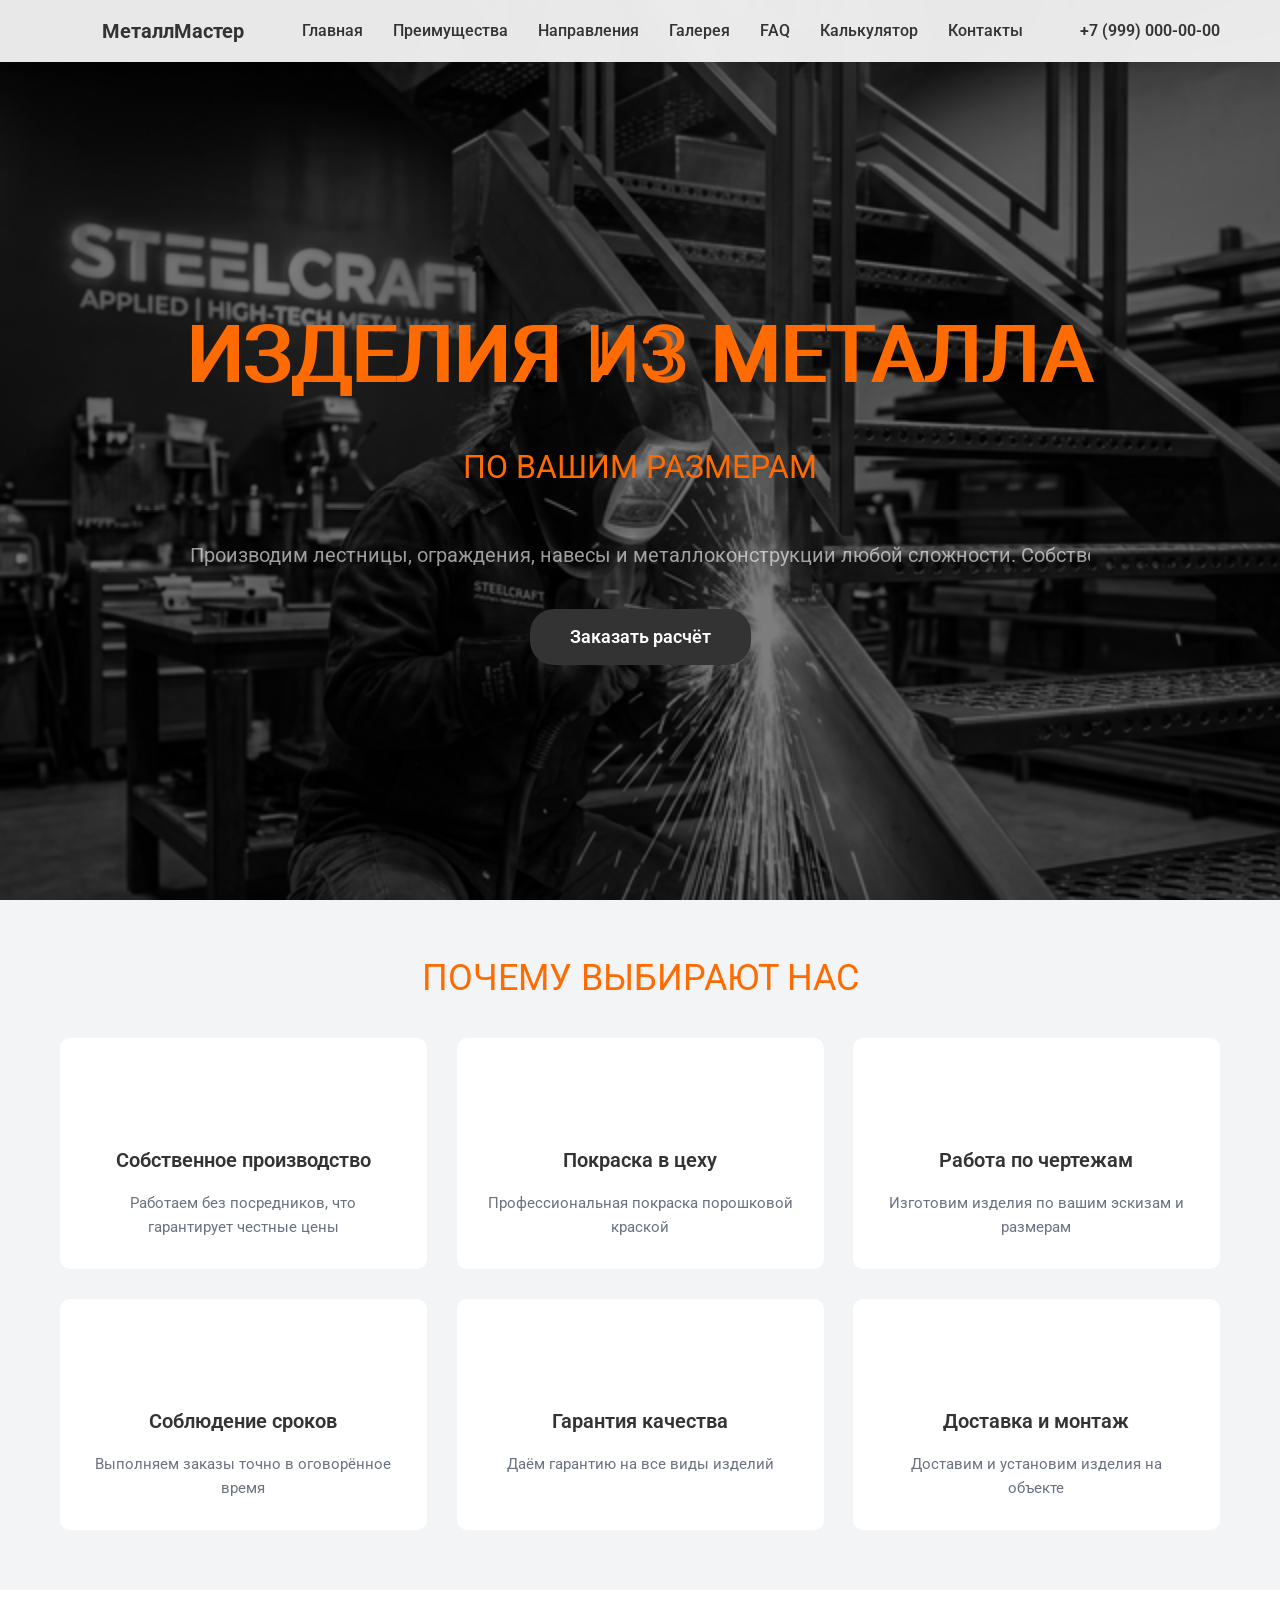
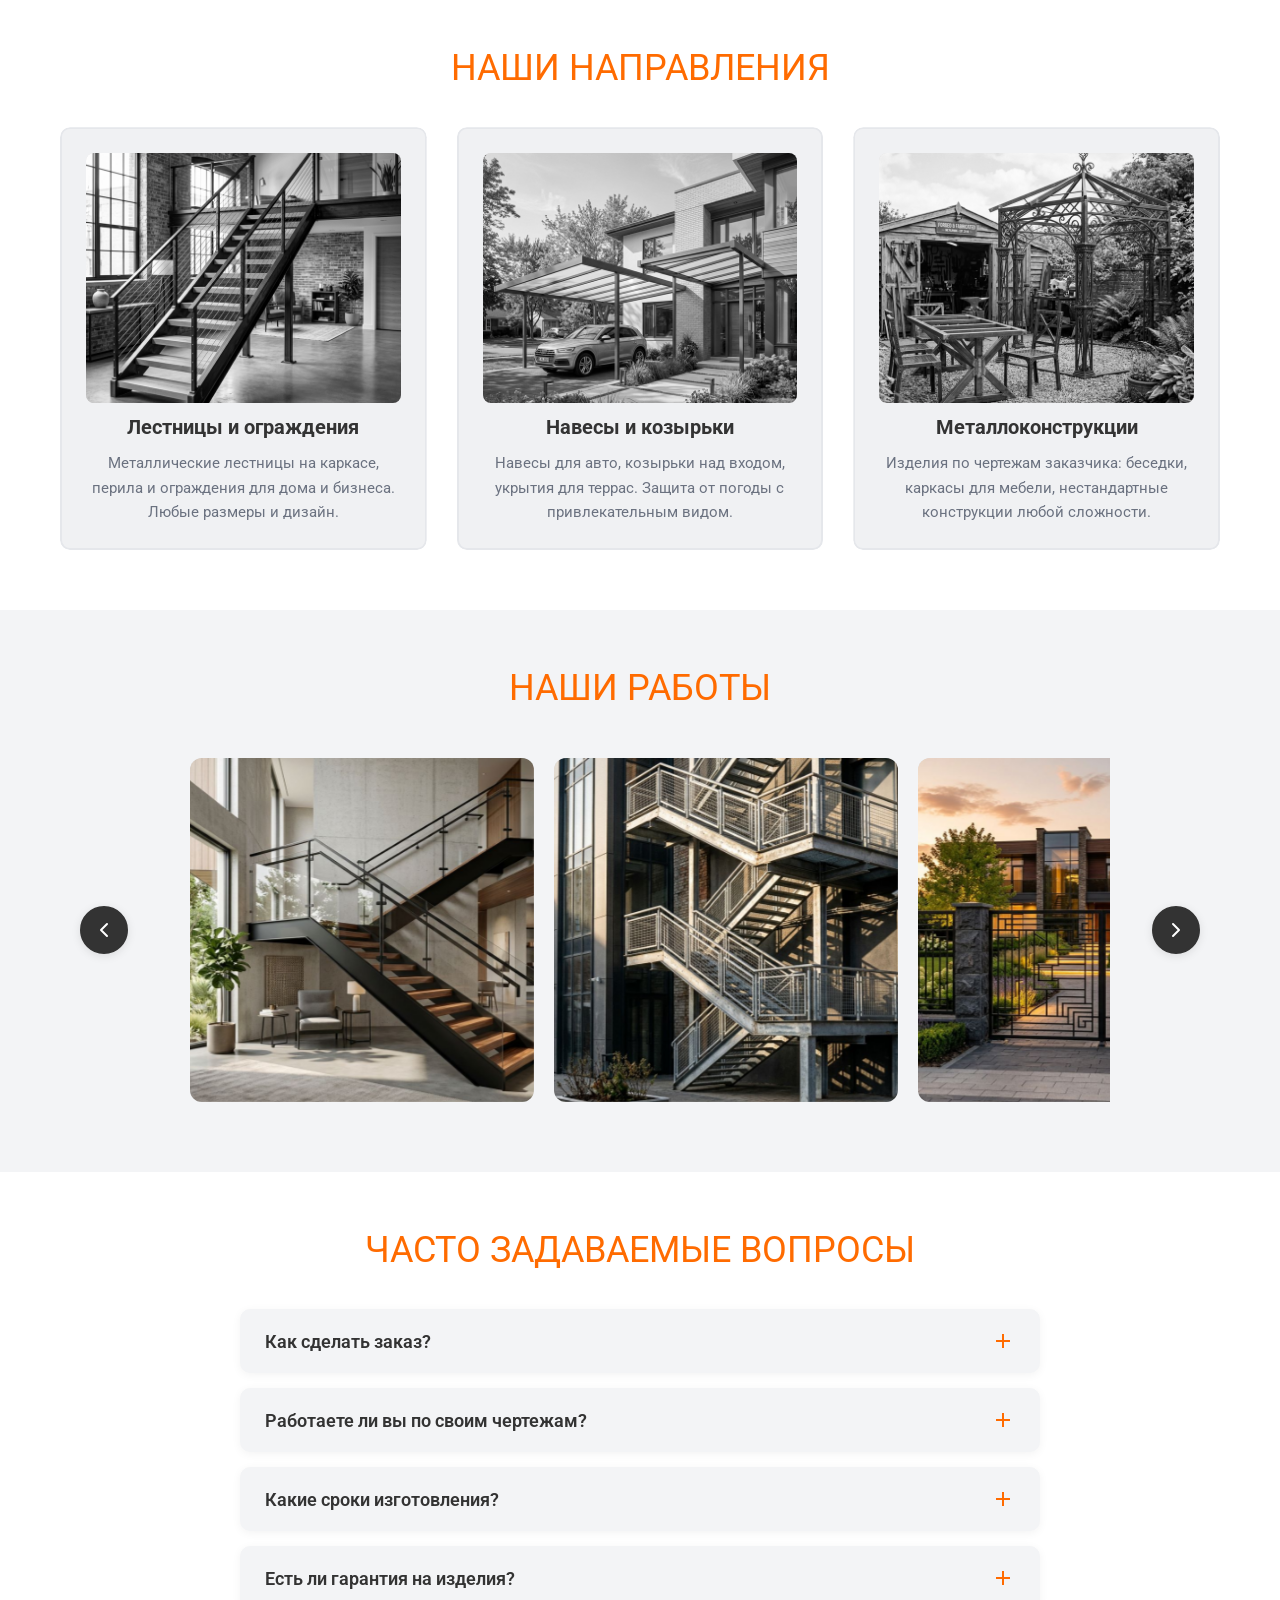
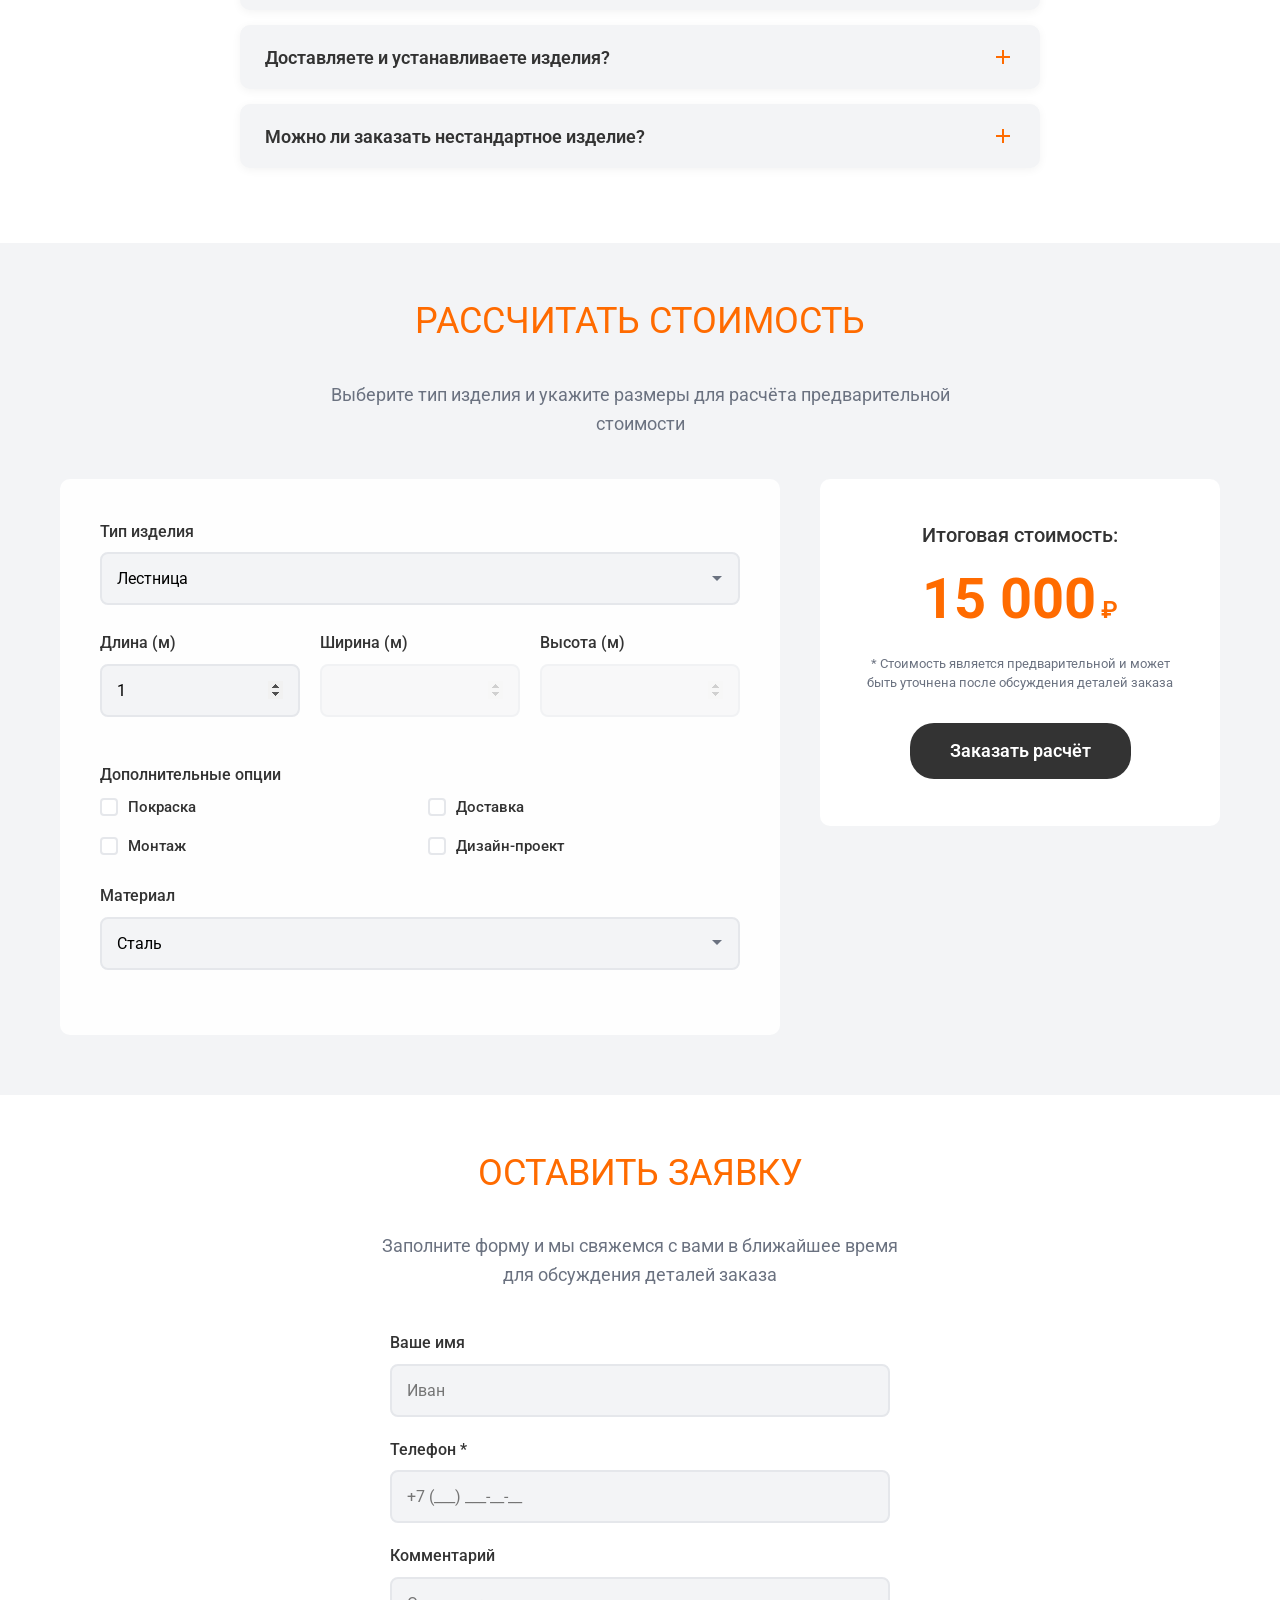
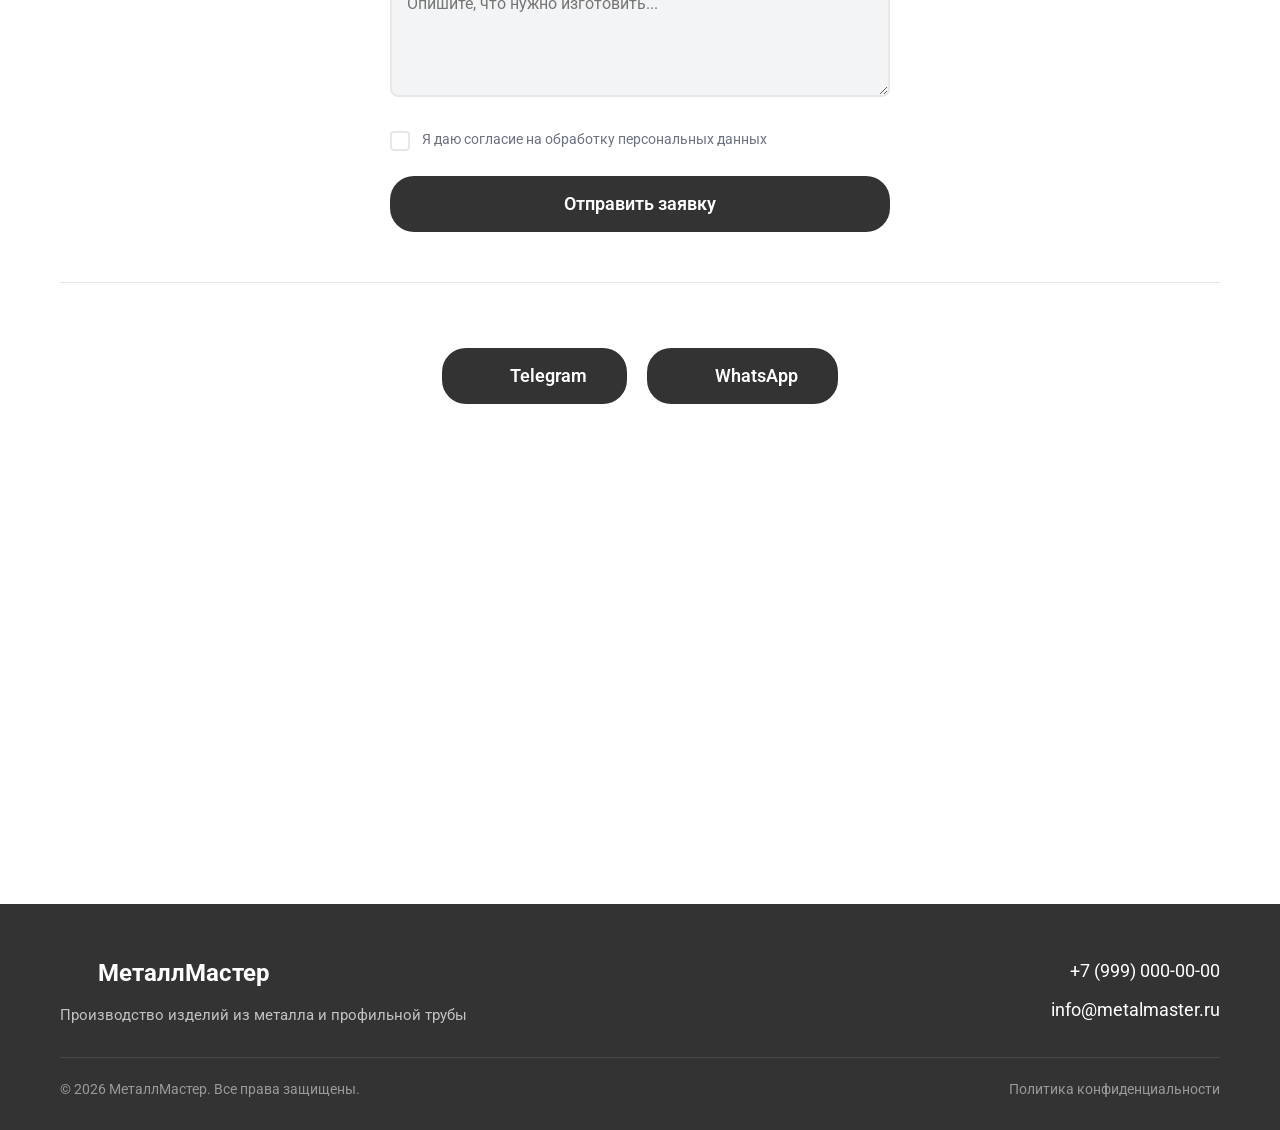
==== commit 67543a0c: "Добавлен брендбук" ====
--- a/index.html
+++ b/index.html
@@ -476,12 +476,6 @@
             </form>
             
             <div class="contact__info">
-                <p class="contact__text">
-                    <strong>Телефон:</strong> <a href="tel:+79990000000">+7 (999) 000-00-00</a>
-                </p>
-                <p class="contact__text">
-                    <strong>Email:</strong> <a href="mailto:info@metalmaster.ru">info@metalmaster.ru</a>
-                </p>
                 <div class="contact__messengers">
                     <a href="https://t.me/username" class="messenger" target="_blank" rel="noopener">
                         <span class="button-content">
@@ -552,23 +546,60 @@
         function init() {
             var myMap = new ymaps.Map("map", {
                 center: [50.411130, 80.245813],
-                zoom: 16,
+                zoom: 17,
                 controls: ['zoomControl', 'fullscreenControl']
             });
 
-            // SVG иконка в стиле solar--map-point-bold оранжевого цвета
-            var myPlacemark = new ymaps.Placemark([50.411130, 80.245813], {
-                hintContent: 'г. Барнаул, пр. Ленина, д. 1',
-                balloonContent: '<strong>Мастерская металлоизделий</strong><br>г. Барнаул, пр. Ленина, д. 1<br>+7 (999) 000-00-00'
-            }, {
-                iconLayout: 'default#image',
-                iconImageHref: 'images/marker.svg',
-                iconImageSize: [64, 64],
-                iconImageOffset: [-32, -64]
+            // Получаем точный адрес через геокодер Яндекса
+            var geocodePromise = ymaps.geocode([50.411130, 80.245813]);
+            
+            geocodePromise.then(function (res) {
+                var firstGeoObject = res.geoObjects.get(0);
+                
+                // Получаем компоненты адреса
+                var addressLine = firstGeoObject.getAddressLine(); // Полный адрес
+                var street = firstGeoObject.getThoroughfare() || ''; // Улица
+                var house = firstGeoObject.getPremiseNumber() || ''; // Дом
+                var locality = firstGeoObject.getLocality() || firstGeoObject.getAdministrativeArea() || ''; // Город/область
+                
+                // Формируем короткий и полный адрес
+                var shortAddress = (locality ? locality + ', ' : '') + (street ? street : '') + (house ? ', д. ' + house : '');
+                var fullAddress = addressLine;
+                
+                // Если не удалось получить адрес, используем запасной вариант
+                if (!street && !house) {
+                    shortAddress = 'г. Семей';
+                    fullAddress = 'Казахстан, г. Семей';
+                }
+                
+                var myPlacemark = new ymaps.Placemark([50.411130, 80.245813], {
+                    hintContent: shortAddress,
+                    balloonContent: '<strong>Мастерская металлоизделий</strong><br>' + fullAddress + '<br>+7 (999) 000-00-00'
+                }, {
+                    iconLayout: 'default#image',
+                    iconImageHref: 'images/marker.svg',
+                    iconImageSize: [64, 64],
+                    iconImageOffset: [-32, -64]
+                });
+
+                myMap.geoObjects.add(myPlacemark);
+                myMap.behaviors.disable('scrollZoom');
+                
+            }, function (err) {
+                console.error('Ошибка геокодирования:', err);
+                // Запасной вариант
+                var myPlacemark = new ymaps.Placemark([50.411130, 80.245813], {
+                    hintContent: 'г. Семей',
+                    balloonContent: '<strong>Мастерская металлоизделий</strong><br>Казахстан, г. Семей<br>+7 (999) 000-00-00'
+                }, {
+                    iconLayout: 'default#image',
+                    iconImageHref: 'images/marker.svg',
+                    iconImageSize: [64, 64],
+                    iconImageOffset: [-32, -64]
+                });
+                myMap.geoObjects.add(myPlacemark);
+                myMap.behaviors.disable('scrollZoom');
             });
-
-            myMap.geoObjects.add(myPlacemark);
-            myMap.behaviors.disable('scrollZoom');
         }
     </script>
 </body>
--- a/css/style.css
+++ b/css/style.css
@@ -5,7 +5,7 @@
     /* Colors */
     --color-primary: #ff6b00;
     --color-primary-dark: #e65c00;
-    --color-dark: #1a1a2e;
+    --color-dark: #333333;
     --color-gray: #6b7280;
     --color-light: #f3f4f6;
     --color-white: #ffffff;
@@ -516,14 +516,16 @@
 
 .hero__title {
     font-size: 64px;
-    font-weight: 800;
+    font-weight: 400;
     line-height: 1.2;
     margin-bottom: 20px;
+    text-transform: uppercase;
+    color: #ff6b00;
 }
 
 /* Moving Letters Effect #12 */
 .hero__title.ml12 {
-    font-weight: 200;
+    font-weight: 400;
     font-size: 80px;
 }
 
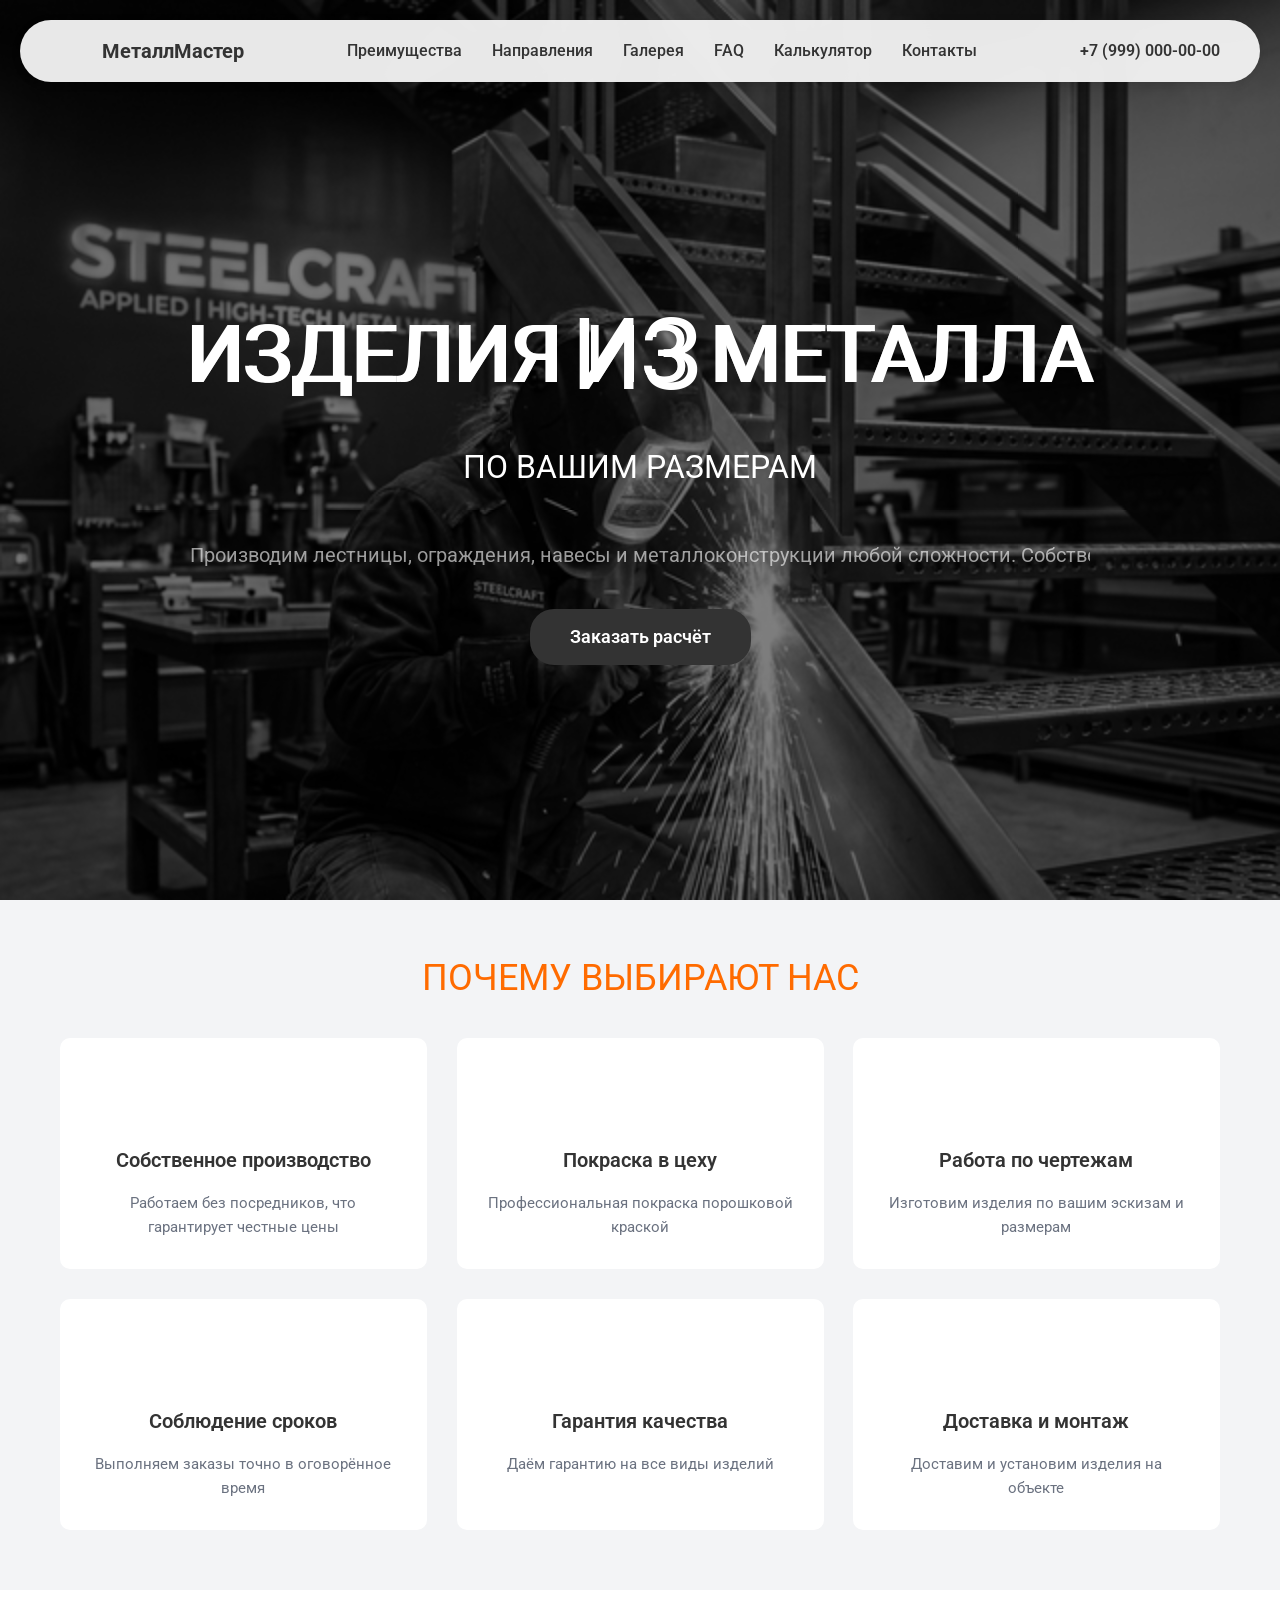
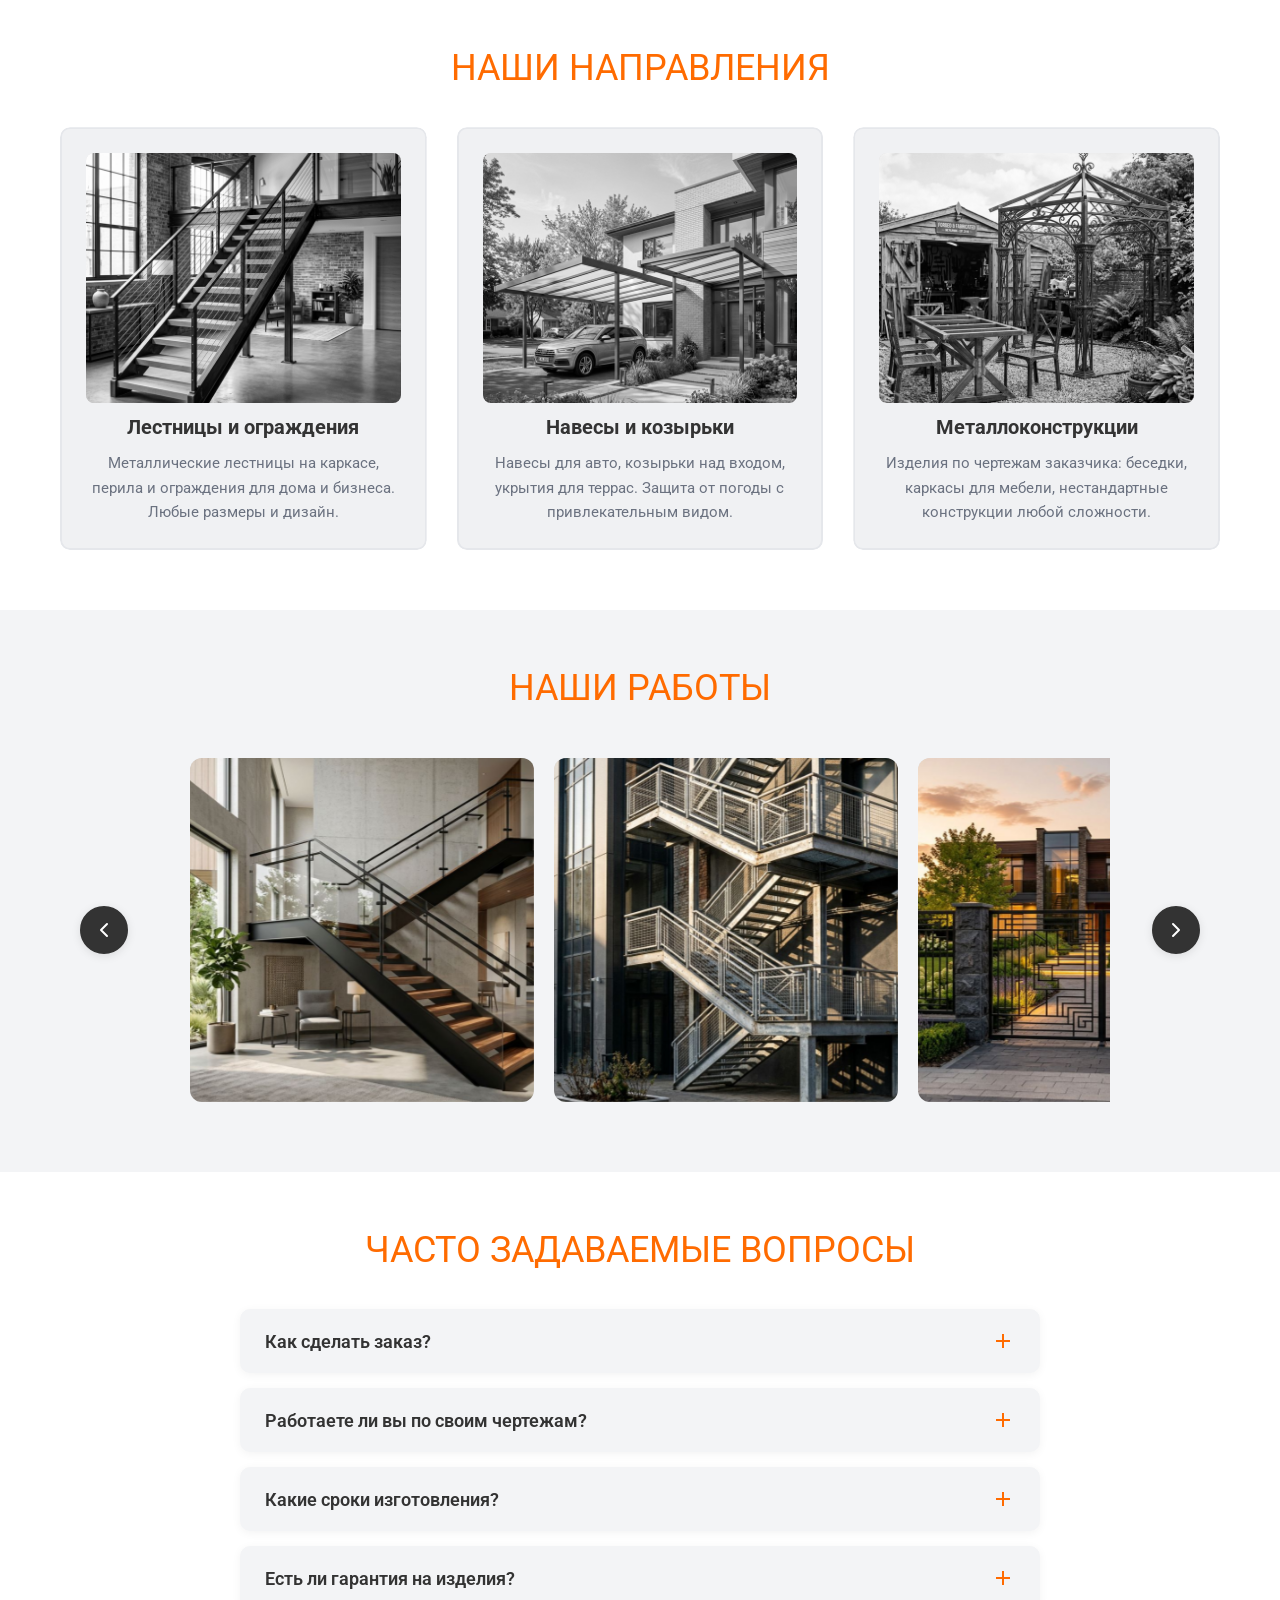
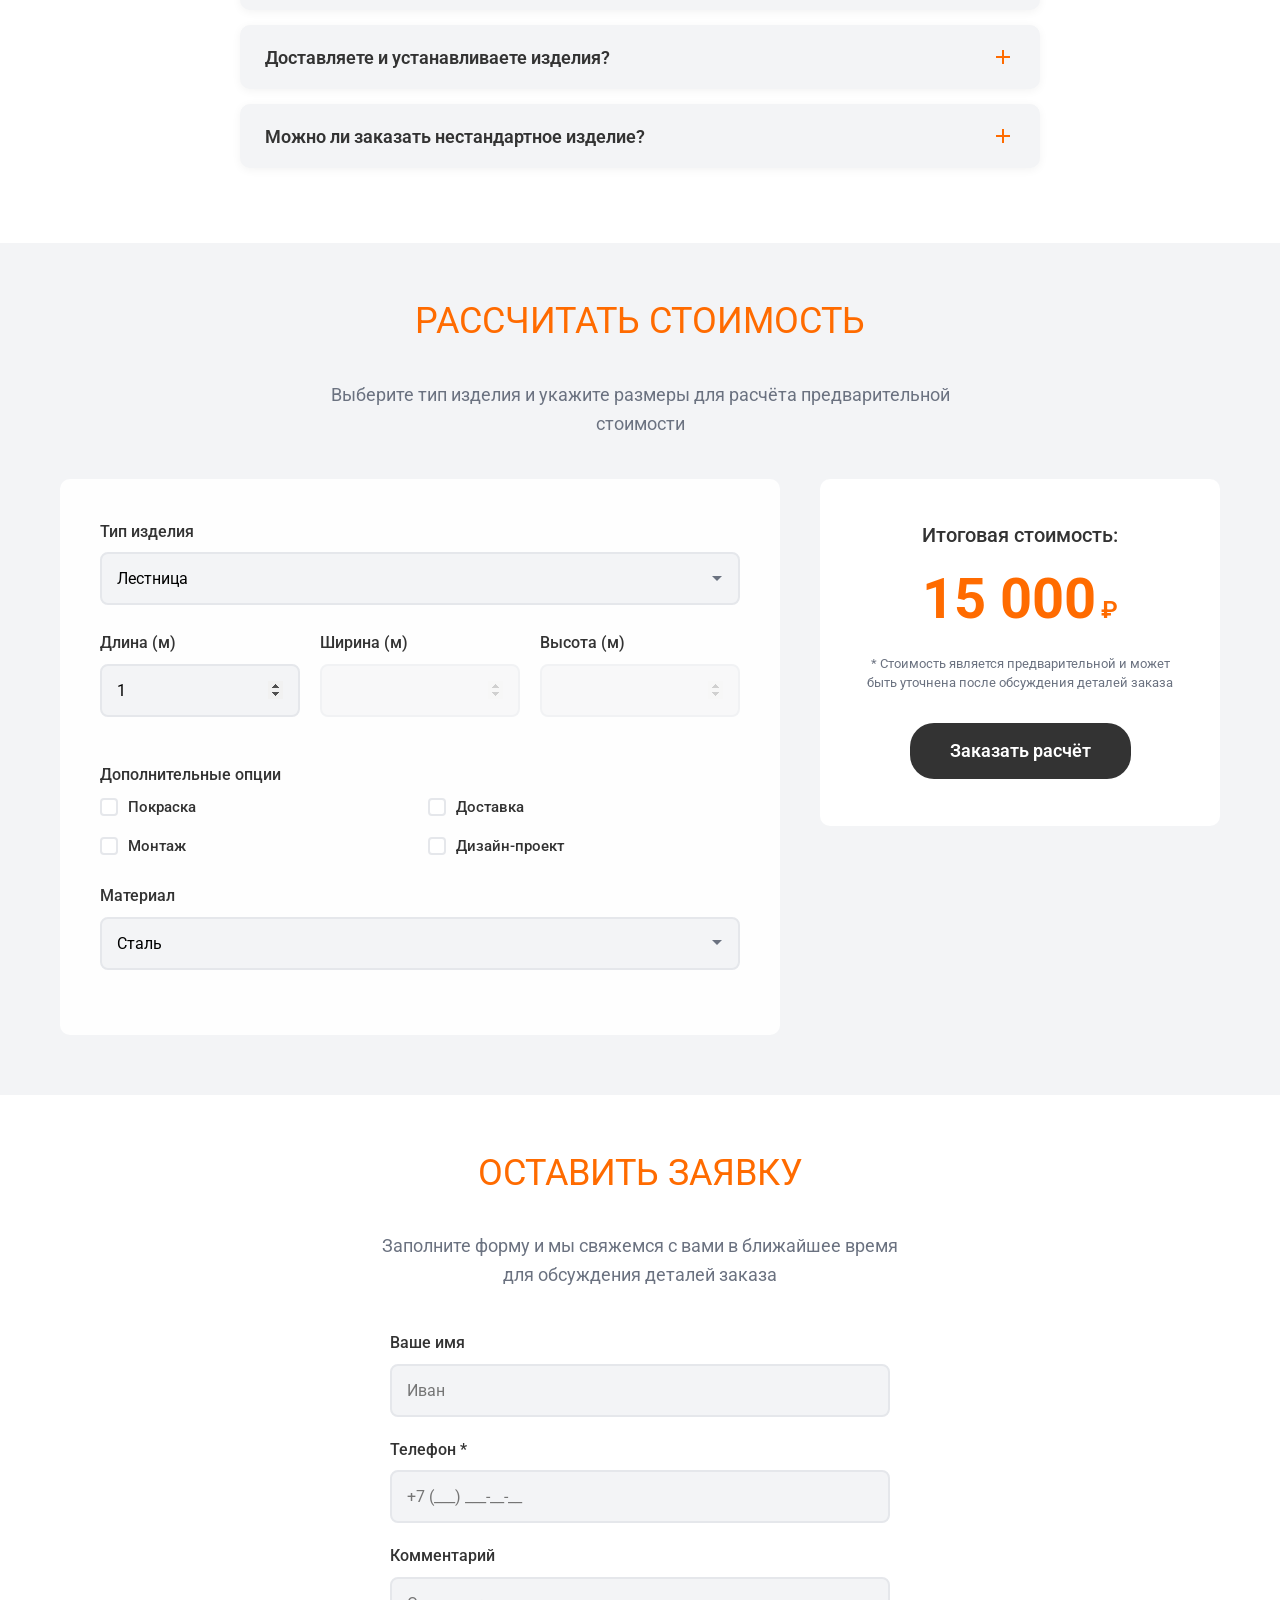
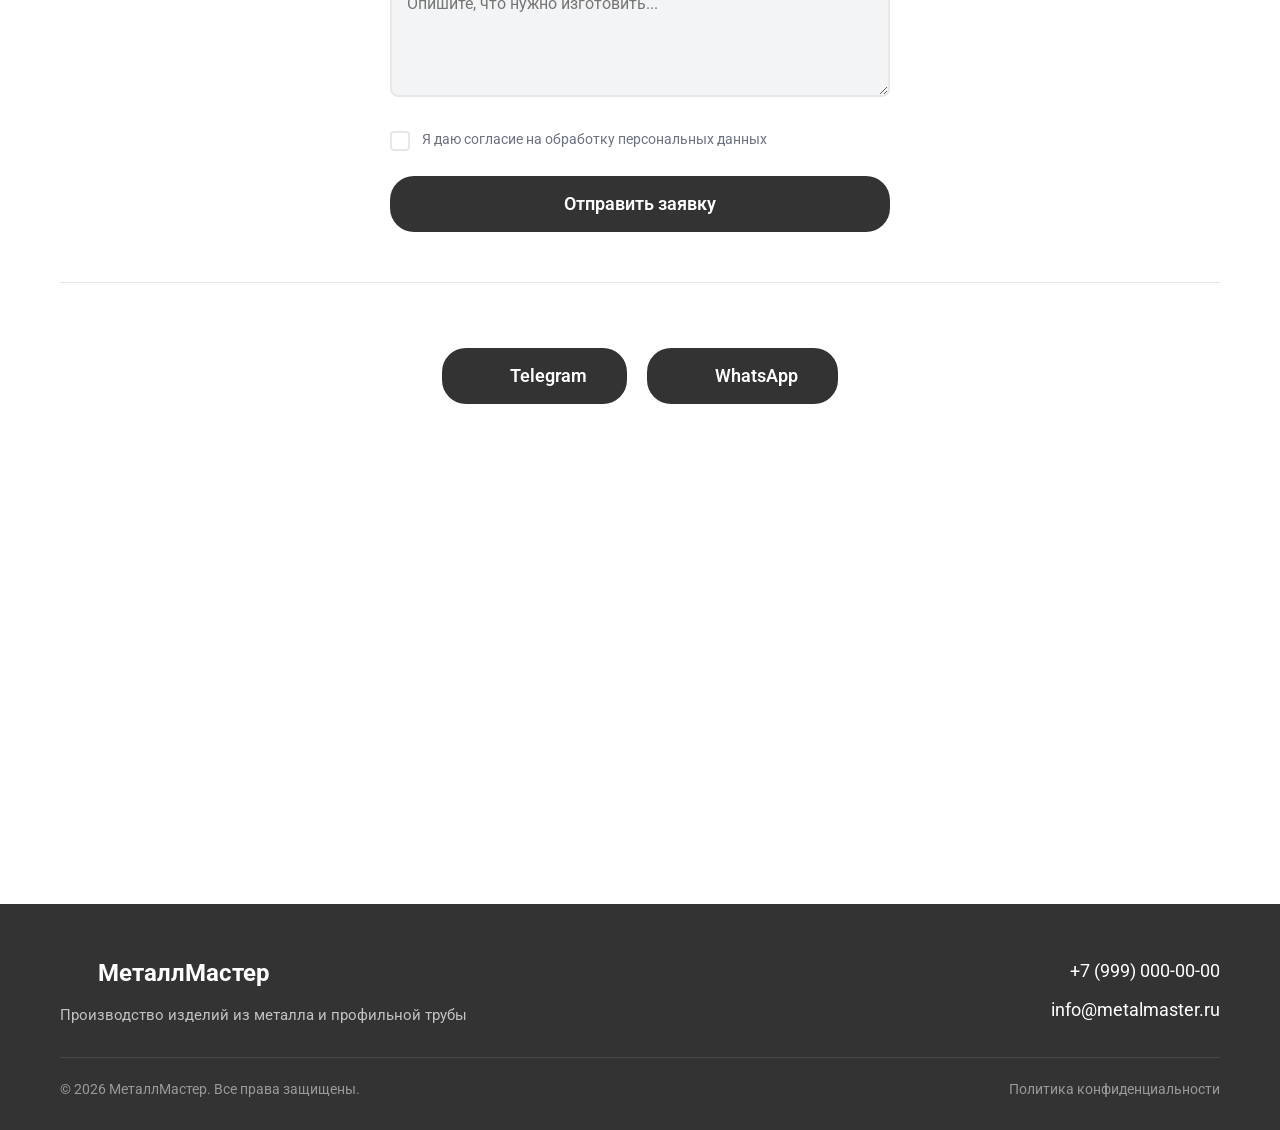
==== commit 74e0c767: "изменено верхнее меню" ====
--- a/index.html
+++ b/index.html
@@ -47,7 +47,6 @@
             
             <nav class="header__nav" id="nav">
                 <ul class="nav__list">
-                    <li class="nav__item"><a href="#hero" class="nav__link">Главная</a></li>
                     <li class="nav__item"><a href="#advantages" class="nav__link">Преимущества</a></li>
                     <li class="nav__item"><a href="#directions" class="nav__link">Направления</a></li>
                     <li class="nav__item"><a href="#gallery" class="nav__link">Галерея</a></li>
--- a/css/style.css
+++ b/css/style.css
@@ -355,16 +355,18 @@
    =================================== */
 .header {
     position: fixed;
-    top: 0;
-    left: 0;
-    width: 100%;
+    top: 20px;
+    left: 20px;
+    right: 20px;
+    width: calc(100% - 40px);
     background: rgba(245, 245, 245, 0.95);
     backdrop-filter: blur(10px);
     box-shadow: 0 2px 10px rgba(0, 0, 0, 0.1);
     z-index: 1000;
-    padding: 15px 0;
+    padding: 15px 20px;
     transform: translateY(0);
     transition: transform var(--transition), background var(--transition);
+    border-radius: 100px;
 }
 
 .header--hidden {
@@ -520,7 +522,7 @@
     line-height: 1.2;
     margin-bottom: 20px;
     text-transform: uppercase;
-    color: #ff6b00;
+    color: #ffffff;
 }
 
 /* Moving Letters Effect #12 */
--- a/css/glitch.css
+++ b/css/glitch.css
@@ -56,14 +56,14 @@
 
 /* Оранжевый слой смещения */
 .glitch::before {
-    color: var(--color-primary);
+    color: #ffffff;
     z-index: -1;
     animation: glitch-anim-1 0.5s infinite linear;
 }
 
 /* Тёмно-серый слой смещения */
 .glitch::after {
-    color: var(--color-dark);
+    color: #cccccc;
     z-index: -2;
     animation: glitch-anim-2 0.5s infinite linear;
 }
@@ -190,6 +190,7 @@
     display: inline-flex !important;
     gap: 0.3em;
     align-items: center;
+    color: #ffffff;
 }
 
 .hero__title .glitch-word {
@@ -199,6 +200,7 @@
 
 .hero__title--small.glitch {
     font-size: inherit;
+    color: #ffffff;
 }
 
 @media (max-width: 768px) {
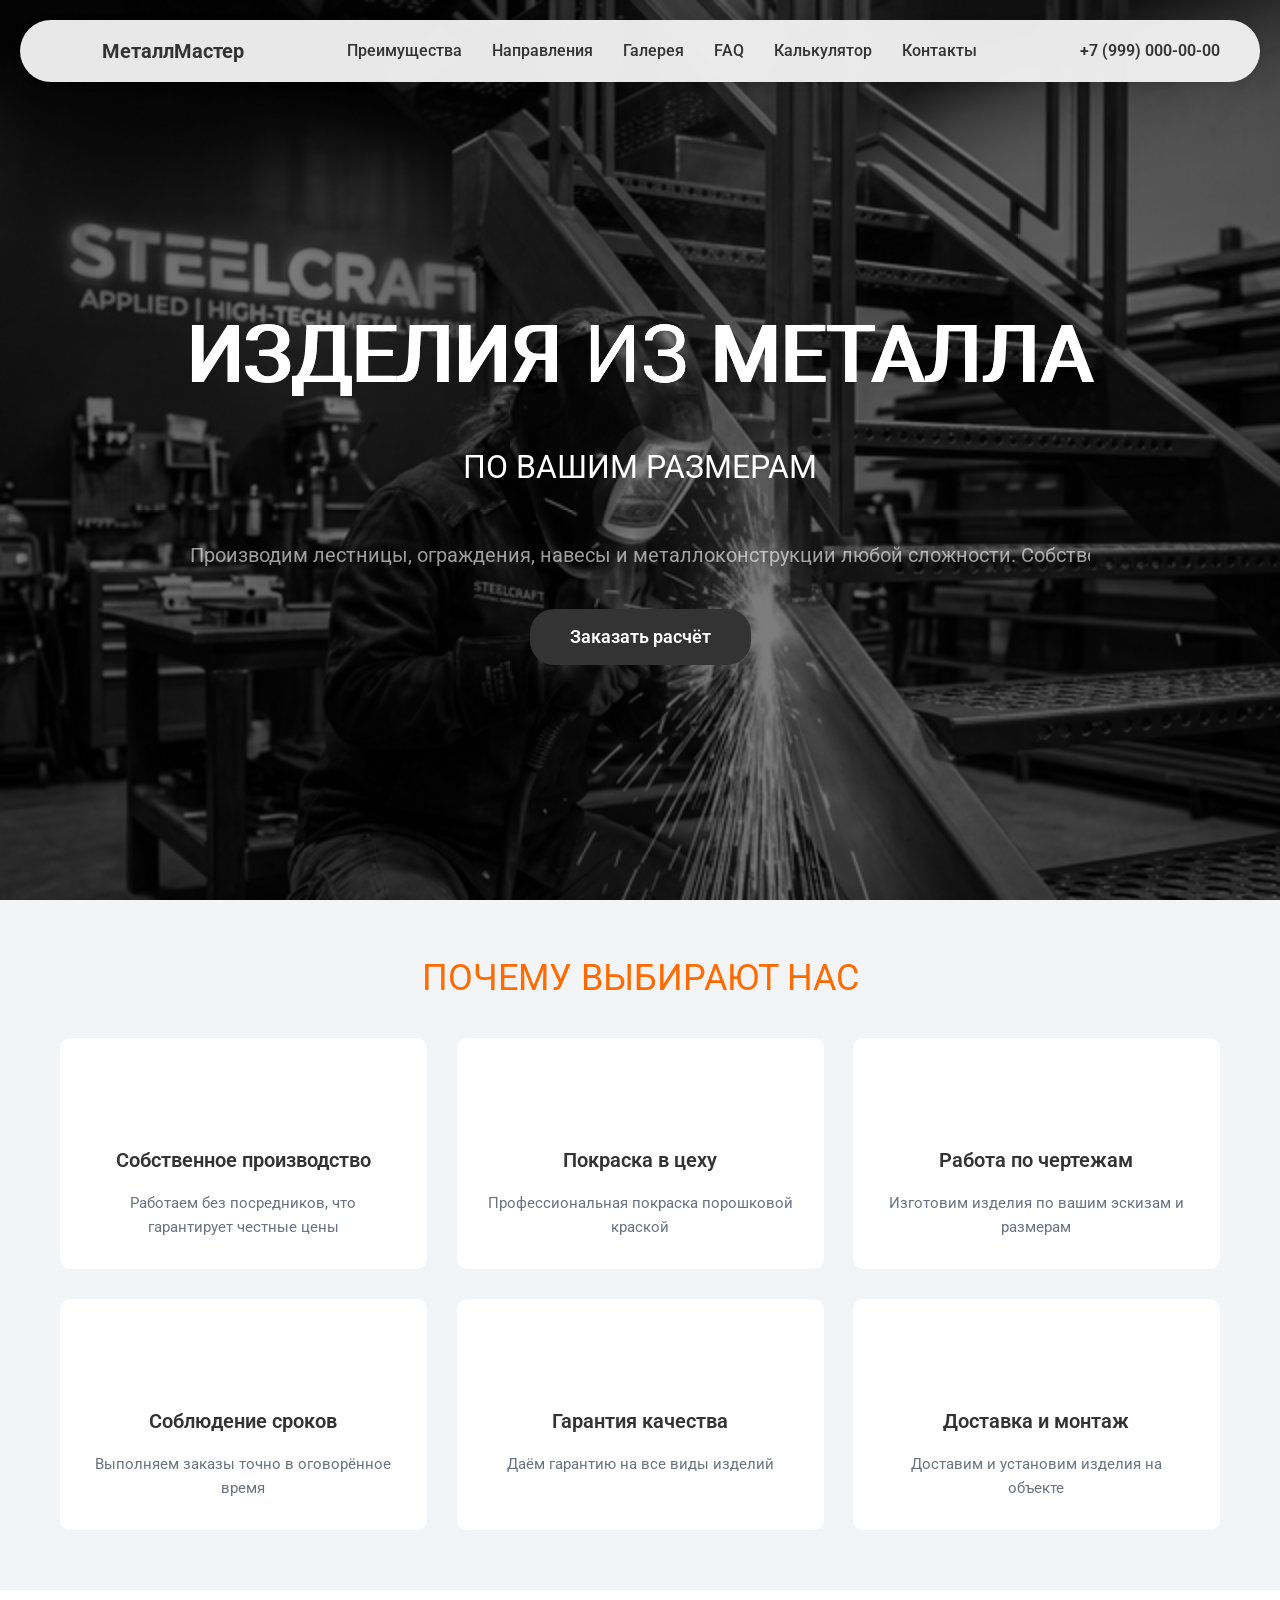
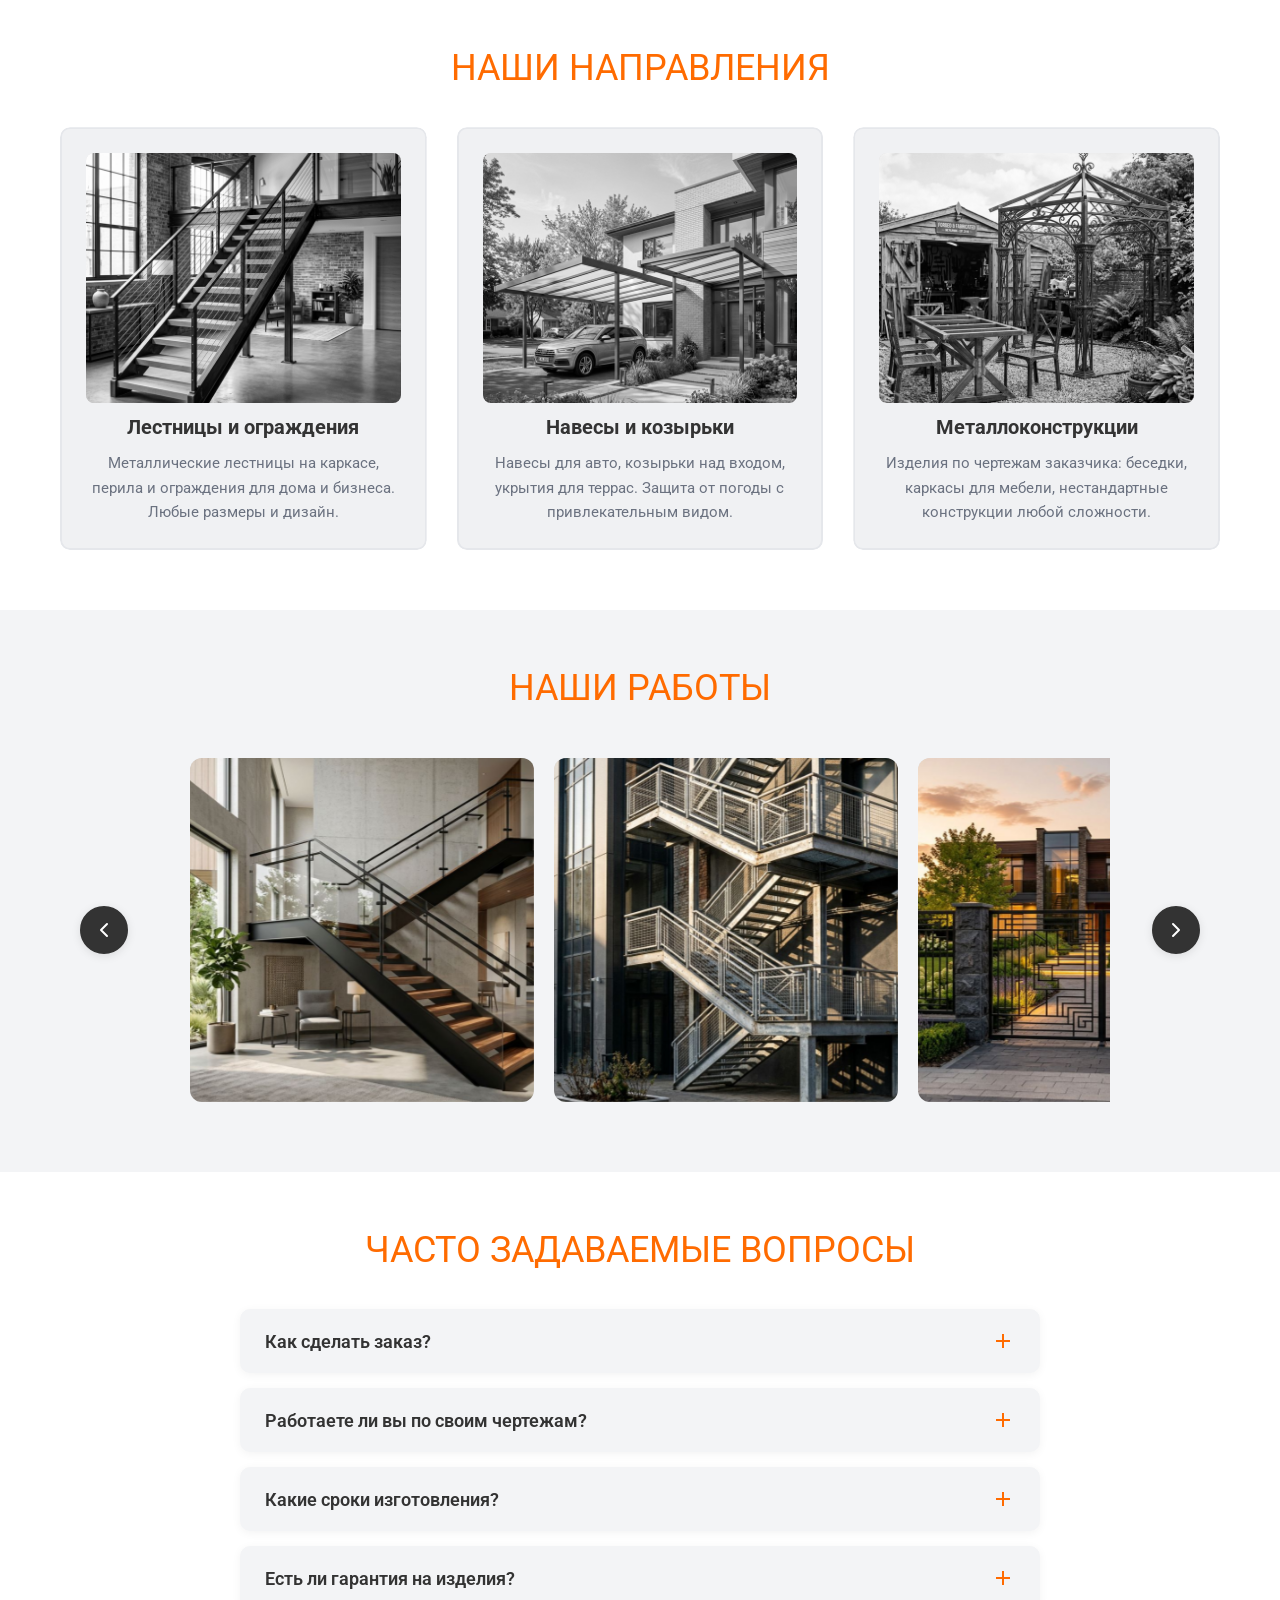
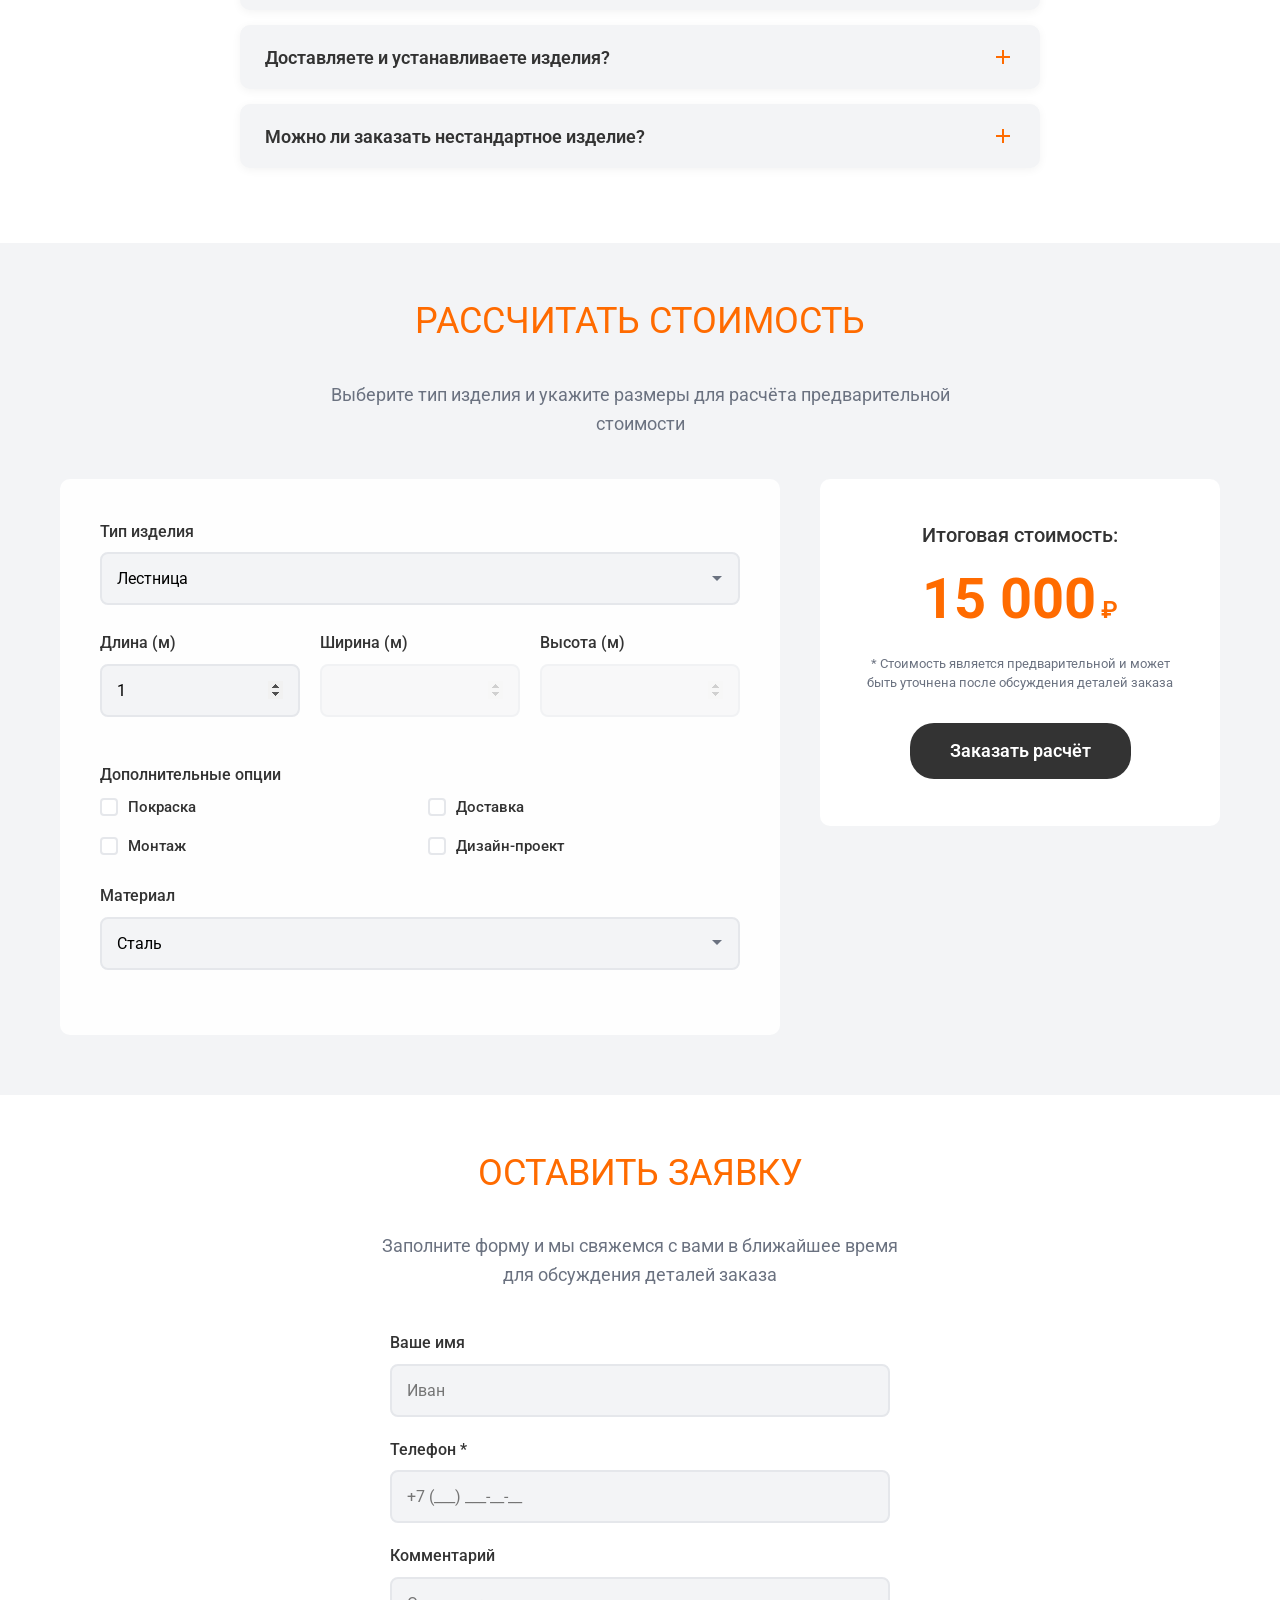
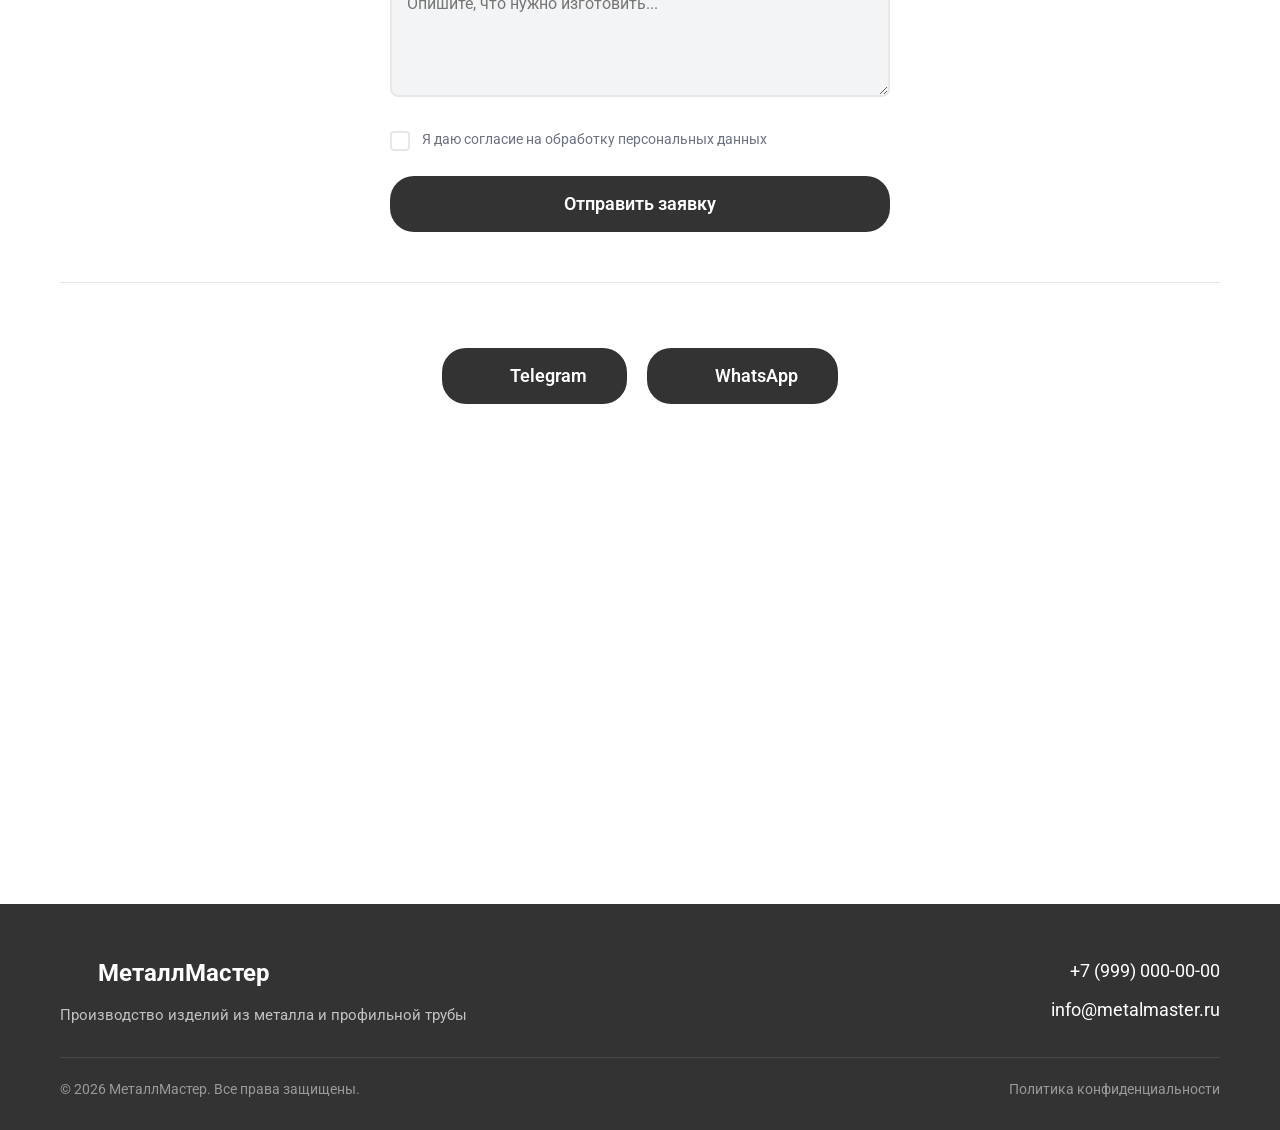
==== commit fa0c0448: "исправлена верхнее меню на мобильной версии." ====
--- a/index.html
+++ b/index.html
@@ -583,7 +583,8 @@
 
                 myMap.geoObjects.add(myPlacemark);
                 myMap.behaviors.disable('scrollZoom');
-                
+                myMap.behaviors.disable('drag');
+
             }, function (err) {
                 console.error('Ошибка геокодирования:', err);
                 // Запасной вариант
@@ -598,6 +599,7 @@
                 });
                 myMap.geoObjects.add(myPlacemark);
                 myMap.behaviors.disable('scrollZoom');
+                myMap.behaviors.disable('drag');
             });
         }
     </script>
--- a/css/style.css
+++ b/css/style.css
@@ -29,6 +29,12 @@
 
 html {
     scroll-behavior: smooth;
+    box-sizing: border-box;
+    overflow-x: hidden;
+}
+
+*, *::before, *::after {
+    box-sizing: inherit;
 }
 
 body {
@@ -37,6 +43,8 @@
     line-height: 1.6;
     color: var(--color-dark);
     background-color: var(--color-white);
+    margin: 0;
+    overflow-x: hidden;
 }
 
 img {
@@ -1916,29 +1924,46 @@
     :root {
         --section-padding: 40px 0;
     }
-    
+
     .section-title {
         font-size: 28px;
         margin-bottom: 35px;
     }
-    
+
     /* Header */
+    .header {
+        top: 10px;
+        left: 10px;
+        right: 10px;
+        width: auto;
+        padding: 10px 15px;
+        border-radius: 50px;
+        box-sizing: border-box;
+    }
+
     .header__nav {
         position: fixed;
         top: 70px;
-        left: -100%;
+        left: 0;
         width: 100%;
         height: calc(100vh - 70px);
         background: var(--color-white);
         flex-direction: column;
         justify-content: center;
-        transition: left var(--transition);
+        transition: opacity var(--transition), transform var(--transition);
+        transform: translateX(-100%);
+        opacity: 0;
         z-index: 1001;
         padding: 40px 0;
+        max-width: 100%;
+        box-sizing: border-box;
+        display: none;
     }
 
     .header__nav.active {
-        left: 0;
+        transform: translateX(0);
+        opacity: 1;
+        display: flex;
     }
 
     /* Header уезжает вверх при открытии меню */
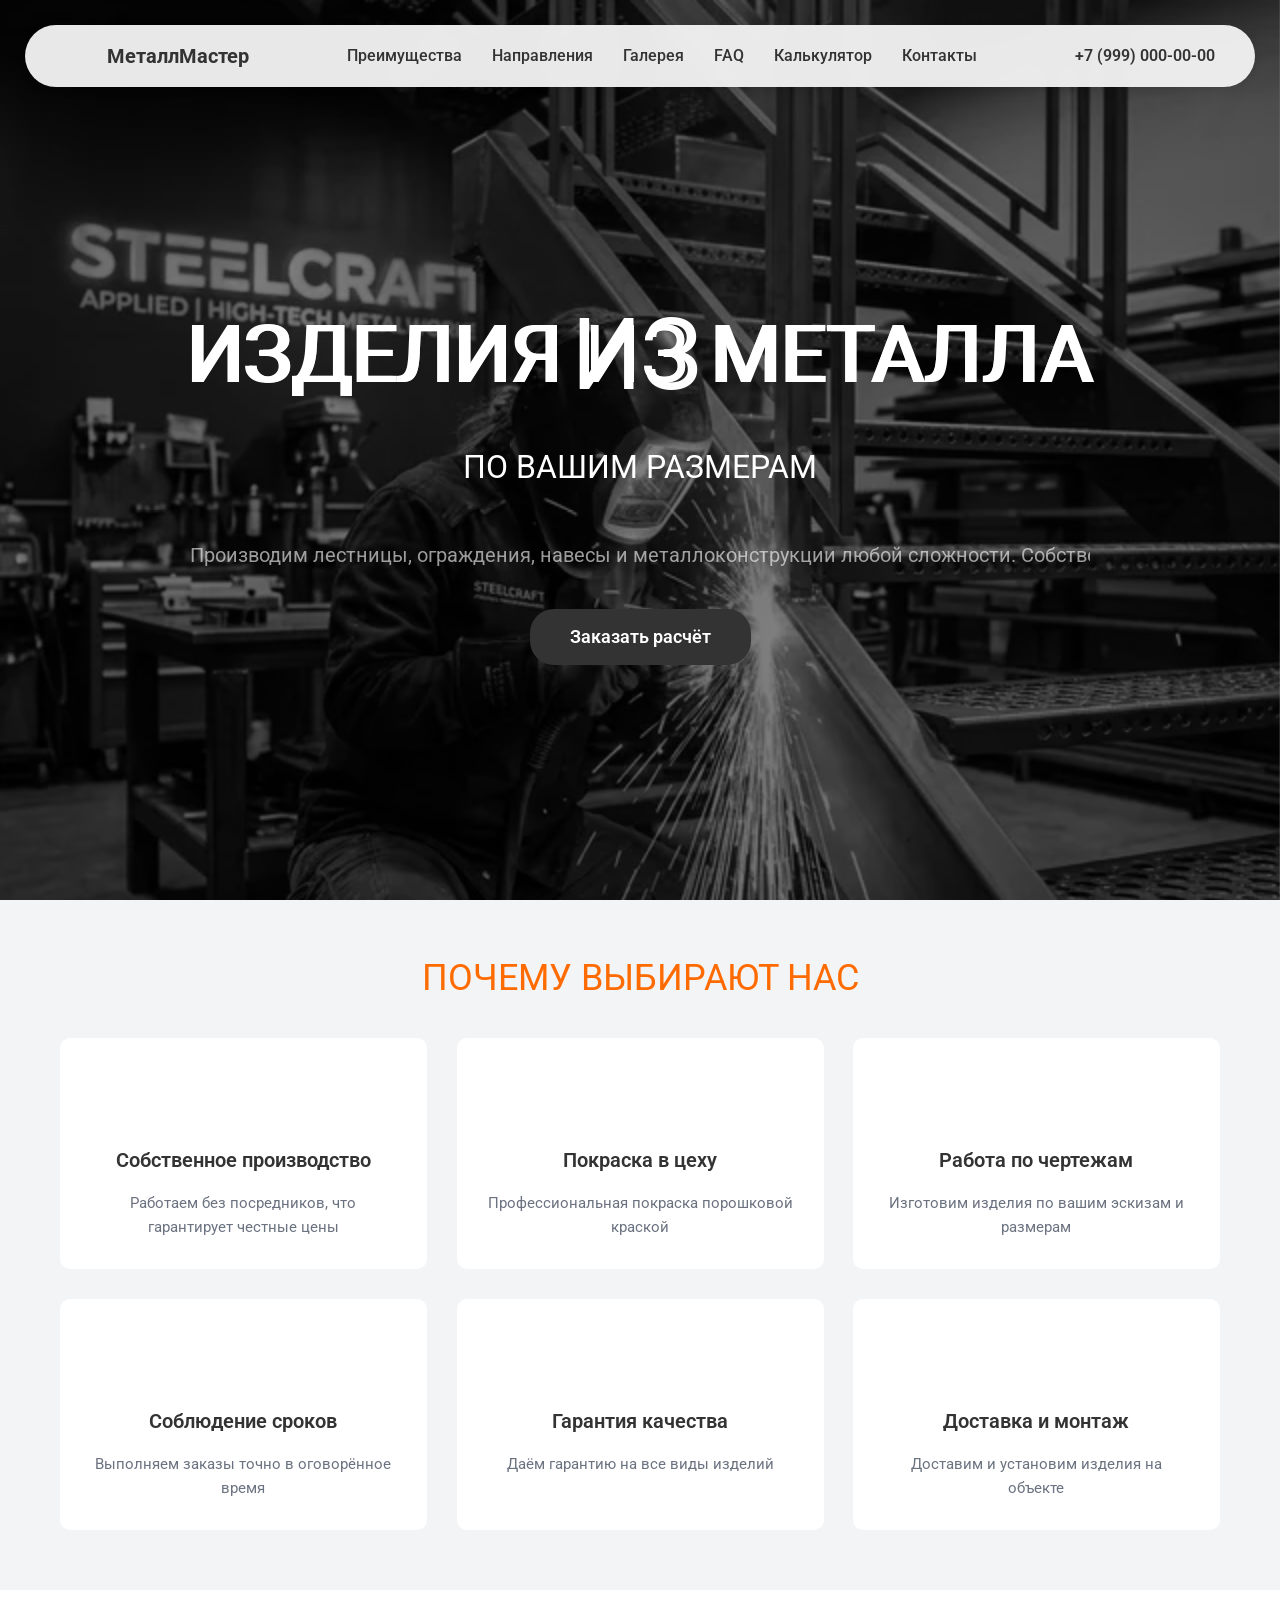
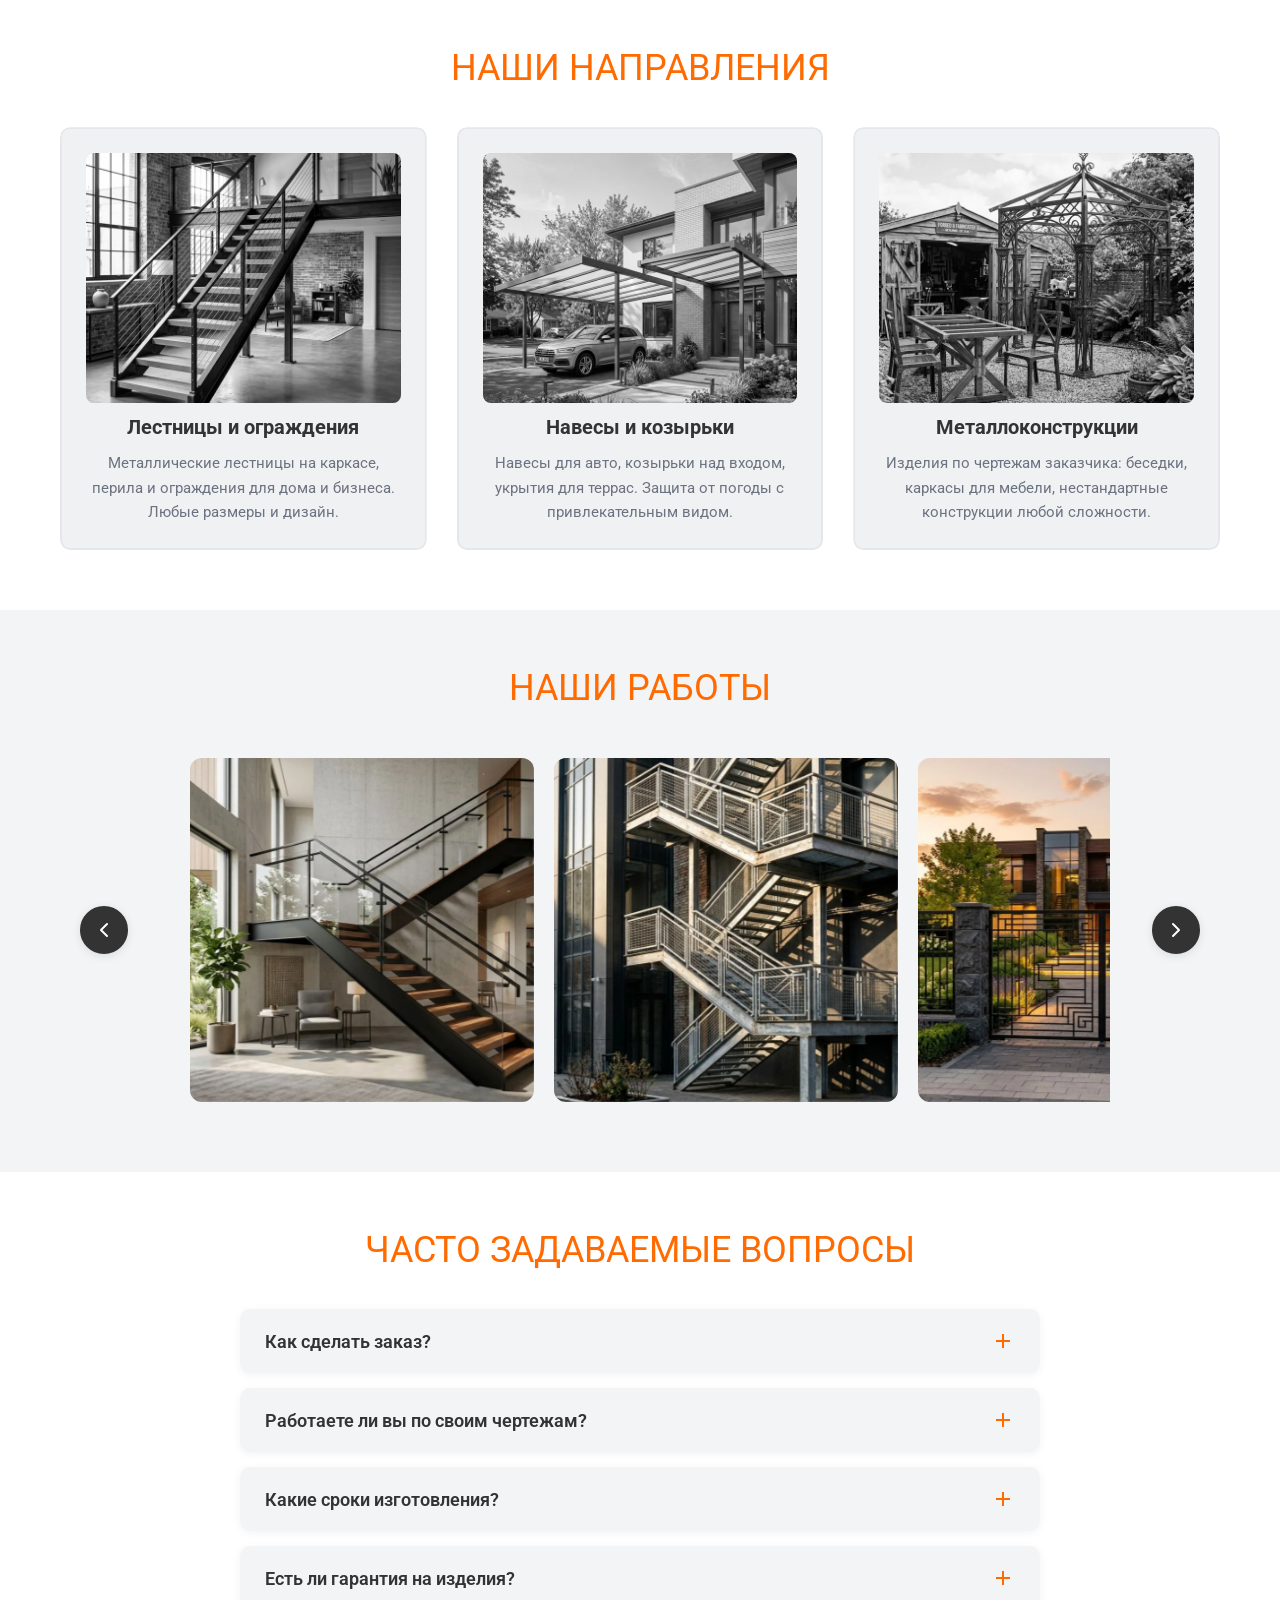
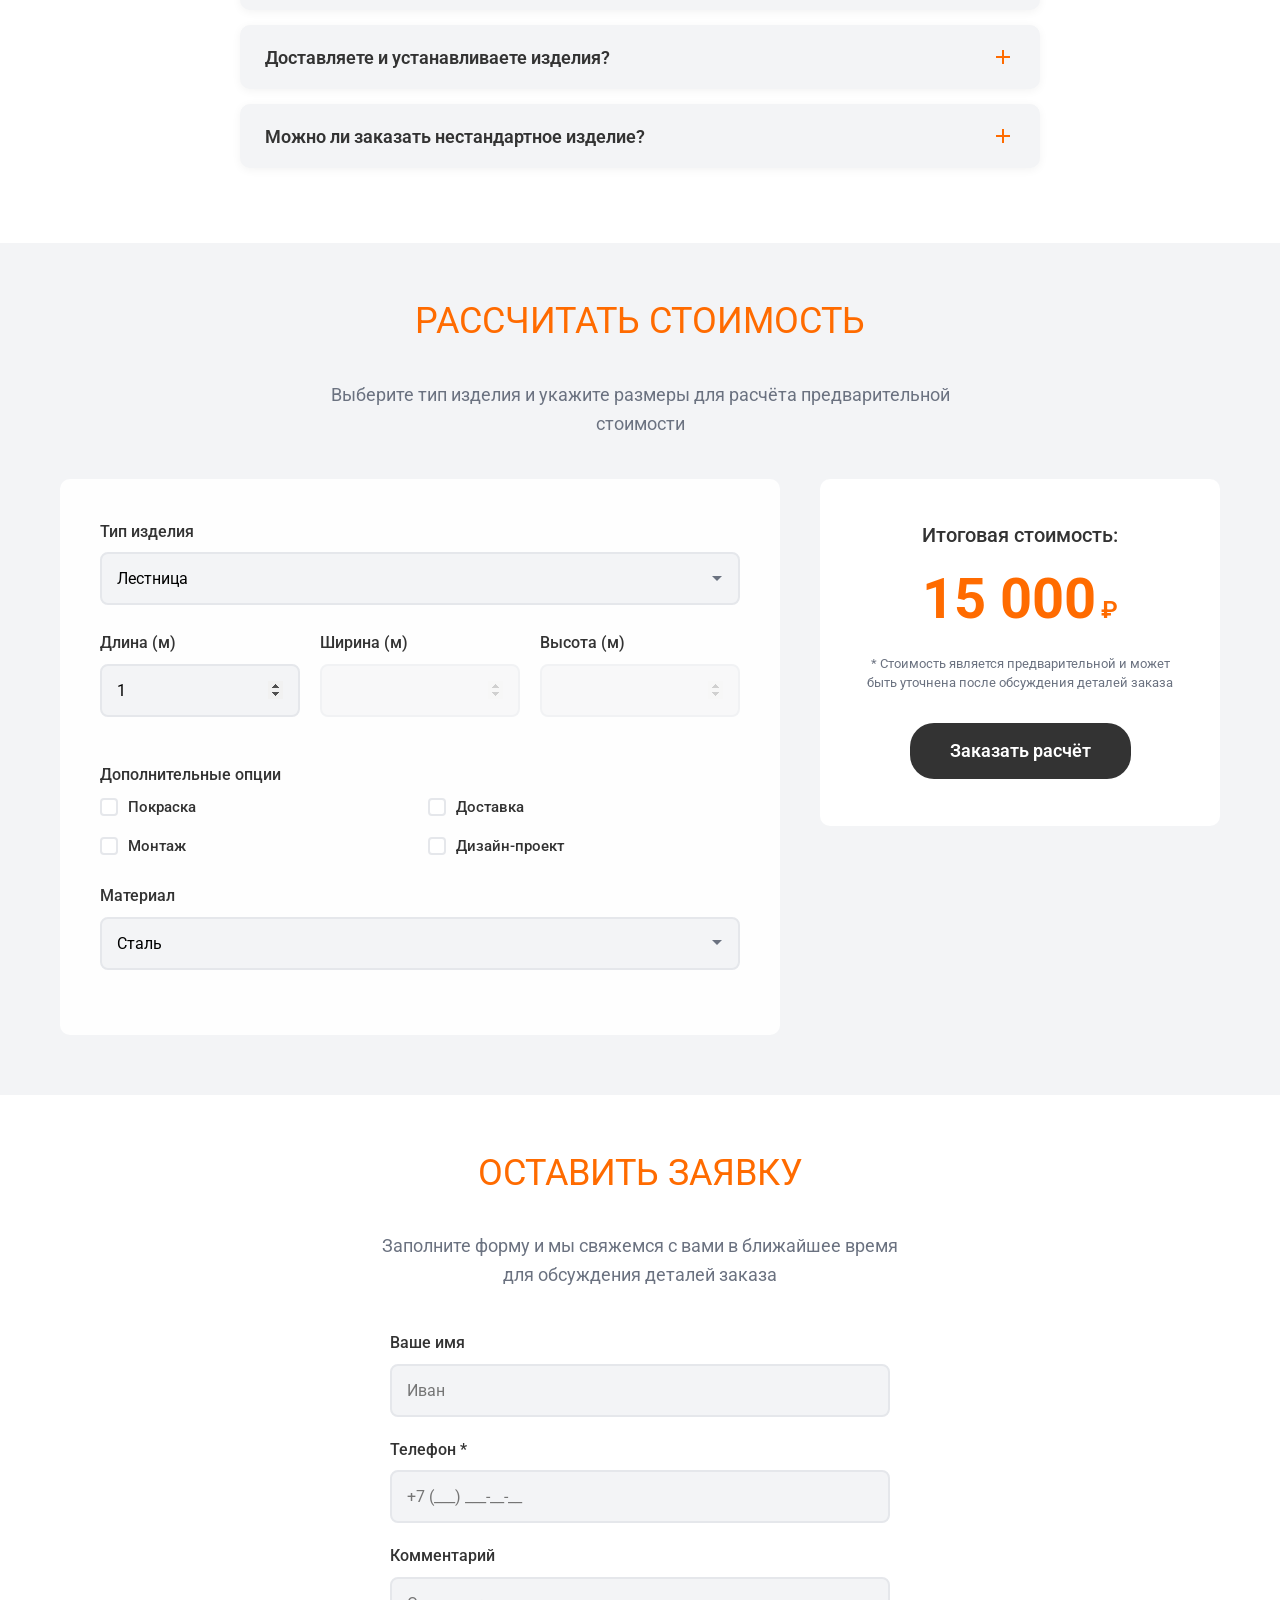
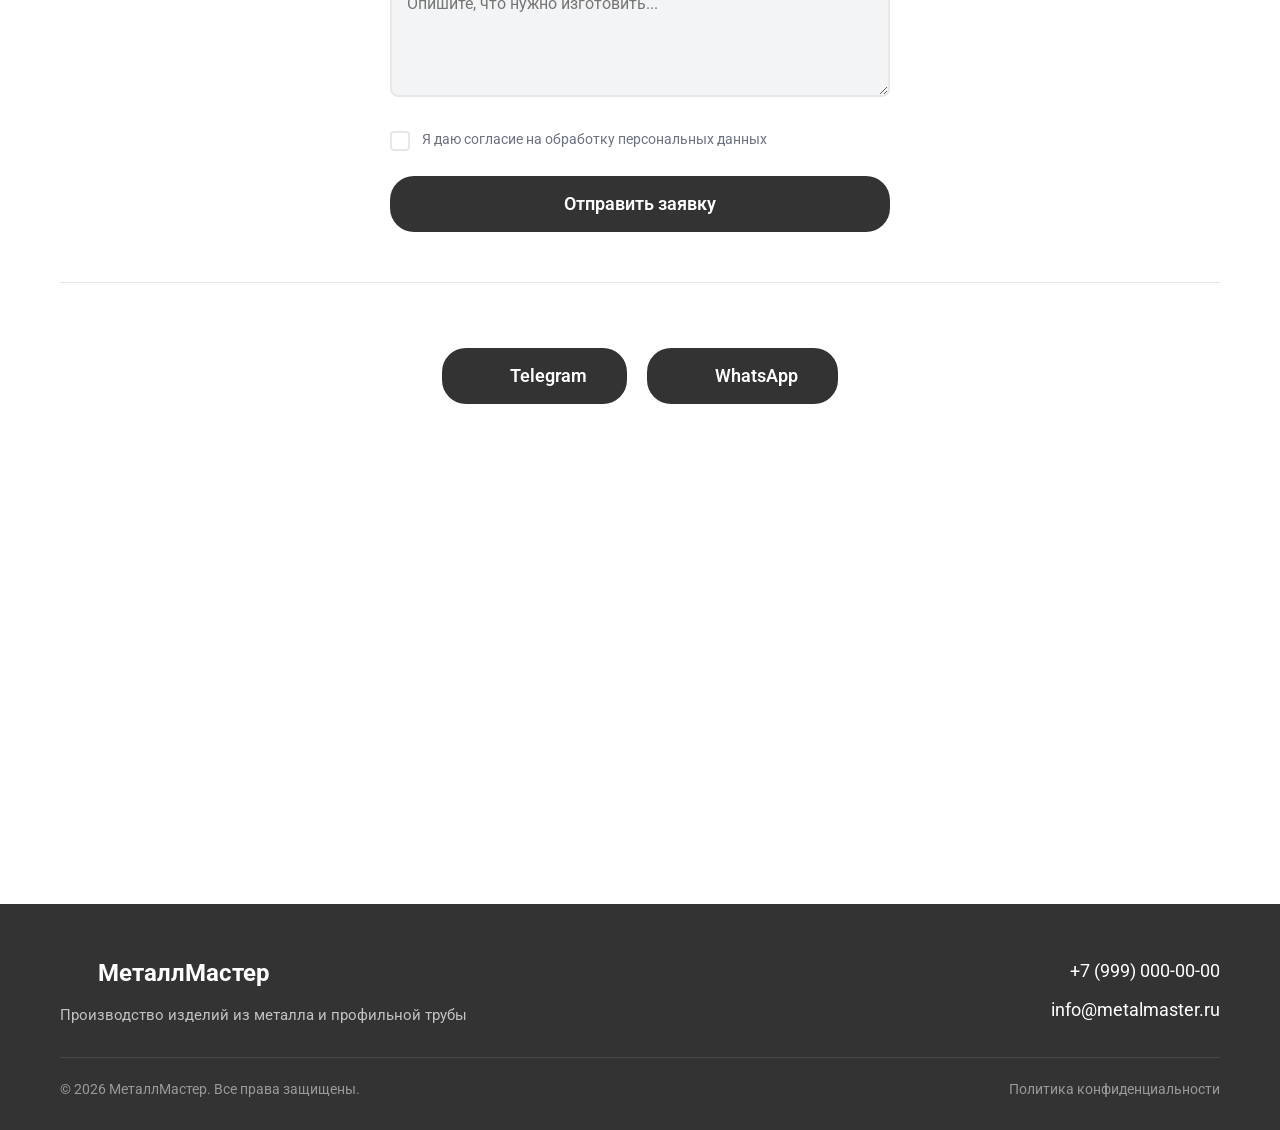
==== commit 887a2883: "сжаты картинки" ====
--- a/index.html
+++ b/index.html
@@ -30,7 +30,6 @@
 
     <!-- Styles -->
     <link rel="stylesheet" href="css/style.css">
-    <link rel="stylesheet" href="EFFECT_on_hover/effect.css">
     <link rel="stylesheet" href="css/glitch.css">
 
     <!-- Favicon -->
@@ -100,9 +99,9 @@
             <div class="section-title-wrapper">
                 <h2 class="section-title">Почему выбирают нас</h2>
             </div>
-            <div class="effect-container advantages__grid">
-                <div class="effect-card advantage">
-                    <div class="effect-card__content">
+            <div class="advantages__grid">
+                <div class="advantage">
+                    <div class="advantage__content">
                         <span class="advantage__icon-wrapper">
                             <span class="advantage__icon iconify" data-icon="mdi:factory"></span>
                             <span class="factory-smoke smoke-1"></span>
@@ -113,8 +112,8 @@
                         <p class="advantage__text">Работаем без посредников, что гарантирует честные цены</p>
                     </div>
                 </div>
-                <div class="effect-card advantage">
-                    <div class="effect-card__content">
+                <div class="advantage">
+                    <div class="advantage__content">
                         <span class="advantage__icon-wrapper-paint">
                             <span class="advantage__icon-wrapper-paint-inner">
                                 <span class="advantage__icon iconify" data-icon="mdi:paintbrush"></span>
@@ -125,8 +124,8 @@
                         <p class="advantage__text">Профессиональная покраска порошковой краской</p>
                     </div>
                 </div>
-                <div class="effect-card advantage">
-                    <div class="effect-card__content">
+                <div class="advantage">
+                    <div class="advantage__content">
                         <span class="advantage__icon-wrapper-drawing">
                             <span class="advantage__icon iconify" data-icon="mdi:pencil-ruler"></span>
                             <span class="advantage__icon iconify blueprint-icon" data-icon="mdi:file-document-outline"></span>
@@ -135,22 +134,22 @@
                         <p class="advantage__text">Изготовим изделия по вашим эскизам и размерам</p>
                     </div>
                 </div>
-                <div class="effect-card advantage">
-                    <div class="effect-card__content">
+                <div class="advantage">
+                    <div class="advantage__content">
                         <span class="advantage__icon iconify" data-icon="mdi:timer-sand"></span>
                         <h3 class="advantage__title">Соблюдение сроков</h3>
                         <p class="advantage__text">Выполняем заказы точно в оговорённое время</p>
                     </div>
                 </div>
-                <div class="effect-card advantage">
-                    <div class="effect-card__content">
+                <div class="advantage">
+                    <div class="advantage__content">
                         <span class="advantage__icon iconify" data-icon="mdi:shield-check-outline"></span>
                         <h3 class="advantage__title">Гарантия качества</h3>
                         <p class="advantage__text">Даём гарантию на все виды изделий</p>
                     </div>
                 </div>
-                <div class="effect-card advantage">
-                    <div class="effect-card__content">
+                <div class="advantage">
+                    <div class="advantage__content">
                         <span class="advantage__icon iconify" data-icon="mdi:truck-delivery"></span>
                         <h3 class="advantage__title">Доставка и монтаж</h3>
                         <p class="advantage__text">Доставим и установим изделия на объекте</p>
@@ -175,7 +174,7 @@
                     <div class="direction-stripe--bottom"></div>
                     <div class="direction__content">
                         <div class="direction__image">
-                            <img src="images/direction-1.png" alt="Лестницы и ограждения из металла" loading="lazy">
+                            <img src="images/direction-1.webp" alt="Лестницы и ограждения из металла" loading="lazy">
                         </div>
                         <h3 class="direction__title">Лестницы и ограждения</h3>
                         <p class="direction__text">
@@ -190,7 +189,7 @@
                     <div class="direction-stripe--bottom"></div>
                     <div class="direction__content">
                         <div class="direction__image">
-                            <img src="images/direction-2.png" alt="Навесы и козырьки из металла" loading="lazy">
+                            <img src="images/direction-2.webp" alt="Навесы и козырьки из металла" loading="lazy">
                         </div>
                         <h3 class="direction__title">Навесы и козырьки</h3>
                         <p class="direction__text">
@@ -205,7 +204,7 @@
                     <div class="direction-stripe--bottom"></div>
                     <div class="direction__content">
                         <div class="direction__image">
-                            <img src="images/direction-3.png" alt="Металлоконструкции по чертежам" loading="lazy">
+                            <img src="images/direction-3.webp" alt="Металлоконструкции по чертежам" loading="lazy">
                         </div>
                         <h3 class="direction__title">Металлоконструкции</h3>
                         <p class="direction__text">
@@ -229,40 +228,40 @@
                 <div class="gallery__viewport" id="galleryViewport">
                     <div class="gallery__container">
                         <div class="gallery__slide">
-                            <img src="images/carousel/Nano Banana 2 в 4K_0001.jpg" alt="Работа 1" loading="lazy">
-                        </div>
-                        <div class="gallery__slide">
-                            <img src="images/carousel/Nano Banana 2 в 4K_0002.jpg" alt="Работа 2" loading="lazy">
-                        </div>
-                        <div class="gallery__slide">
-                            <img src="images/carousel/Nano Banana 2 в 4K_0003.jpg" alt="Работа 3" loading="lazy">
-                        </div>
-                        <div class="gallery__slide">
-                            <img src="images/carousel/Nano Banana 2 в 4K_0004.jpg" alt="Работа 4" loading="lazy">
-                        </div>
-                        <div class="gallery__slide">
-                            <img src="images/carousel/Nano Banana 2 в 4K_0005.jpg" alt="Работа 5" loading="lazy">
-                        </div>
-                        <div class="gallery__slide">
-                            <img src="images/carousel/Nano Banana 2 в 4K_0006.jpg" alt="Работа 6" loading="lazy">
-                        </div>
-                        <div class="gallery__slide">
-                            <img src="images/carousel/Nano Banana 2 в 4K_0007.jpg" alt="Работа 7" loading="lazy">
-                        </div>
-                        <div class="gallery__slide">
-                            <img src="images/carousel/Nano Banana 2 в 4K_0008.jpg" alt="Работа 8" loading="lazy">
-                        </div>
-                        <div class="gallery__slide">
-                            <img src="images/carousel/Nano Banana 2 в 4K_0009.jpg" alt="Работа 9" loading="lazy">
-                        </div>
-                        <div class="gallery__slide">
-                            <img src="images/carousel/Nano Banana 2 в 4K_0010.jpg" alt="Работа 10" loading="lazy">
-                        </div>
-                        <div class="gallery__slide">
-                            <img src="images/carousel/Nano Banana 2 в 4K_0011.jpg" alt="Работа 11" loading="lazy">
-                        </div>
-                        <div class="gallery__slide">
-                            <img src="images/carousel/Nano Banana 2 в 4K_0012.jpg" alt="Работа 12" loading="lazy">
+                            <img src="images/carousel/Nano Banana 2 в 4K_0001.webp" alt="Работа 1" loading="lazy">
+                        </div>
+                        <div class="gallery__slide">
+                            <img src="images/carousel/Nano Banana 2 в 4K_0002.webp" alt="Работа 2" loading="lazy">
+                        </div>
+                        <div class="gallery__slide">
+                            <img src="images/carousel/Nano Banana 2 в 4K_0003.webp" alt="Работа 3" loading="lazy">
+                        </div>
+                        <div class="gallery__slide">
+                            <img src="images/carousel/Nano Banana 2 в 4K_0004.webp" alt="Работа 4" loading="lazy">
+                        </div>
+                        <div class="gallery__slide">
+                            <img src="images/carousel/Nano Banana 2 в 4K_0005.webp" alt="Работа 5" loading="lazy">
+                        </div>
+                        <div class="gallery__slide">
+                            <img src="images/carousel/Nano Banana 2 в 4K_0006.webp" alt="Работа 6" loading="lazy">
+                        </div>
+                        <div class="gallery__slide">
+                            <img src="images/carousel/Nano Banana 2 в 4K_0007.webp" alt="Работа 7" loading="lazy">
+                        </div>
+                        <div class="gallery__slide">
+                            <img src="images/carousel/Nano Banana 2 в 4K_0008.webp" alt="Работа 8" loading="lazy">
+                        </div>
+                        <div class="gallery__slide">
+                            <img src="images/carousel/Nano Banana 2 в 4K_0009.webp" alt="Работа 9" loading="lazy">
+                        </div>
+                        <div class="gallery__slide">
+                            <img src="images/carousel/Nano Banana 2 в 4K_0010.webp" alt="Работа 10" loading="lazy">
+                        </div>
+                        <div class="gallery__slide">
+                            <img src="images/carousel/Nano Banana 2 в 4K_0011.webp" alt="Работа 11" loading="lazy">
+                        </div>
+                        <div class="gallery__slide">
+                            <img src="images/carousel/Nano Banana 2 в 4K_0012.webp" alt="Работа 12" loading="lazy">
                         </div>
                     </div>
                 </div>
--- a/css/style.css
+++ b/css/style.css
@@ -140,9 +140,8 @@
 }
 
 /* Разрешаем дыму выходить за пределы карточки */
-.effect-card,
-.effect-card__content,
 .advantage,
+.advantage__content,
 .advantage__icon-wrapper {
     overflow: visible !important;
 }
@@ -363,10 +362,10 @@
    =================================== */
 .header {
     position: fixed;
-    top: 20px;
-    left: 20px;
-    right: 20px;
-    width: calc(100% - 40px);
+    top: 25px;
+    left: 25px;
+    right: 25px;
+    width: calc(100% - 50px);
     background: rgba(245, 245, 245, 0.95);
     backdrop-filter: blur(10px);
     box-shadow: 0 2px 10px rgba(0, 0, 0, 0.1);
@@ -497,7 +496,7 @@
     left: 0;
     width: 100%;
     height: 120%;
-    background-image: url('../images/hero-bg.png');
+    background-image: url('../images/hero-bg.webp');
     background-size: cover;
     background-position: center;
     background-repeat: no-repeat;
@@ -728,6 +727,34 @@
 }
 
 /* ===================================
+   3D Card Hover Effect (Why Choose Us)
+   =================================== */
+.advantages .container {
+    perspective: 1000px;
+}
+
+.advantage {
+    position: relative;
+    transform-style: preserve-3d;
+    will-change: transform;
+    transition: transform 0.5s, border-color 0.3s, background 0.3s, box-shadow 0.3s;
+}
+
+.advantage:hover {
+    transform: translateZ(5px) rotateX(8deg) rotateY(8deg);
+    box-shadow: 0 15px 30px -10px rgba(101, 157, 189, 0.2);
+}
+
+.advantage__content {
+    transform-style: preserve-3d;
+    transition: transform 0.5s;
+}
+
+.advantage:hover .advantage__content {
+    transform: translateZ(25px);
+}
+
+/* ===================================
    Advantages Section
    =================================== */
 .advantages {
@@ -753,7 +780,7 @@
 }
 
 /* Центрирование иконок в карточке */
-.advantage .effect-card__content {
+.advantage__content {
     display: flex;
     flex-direction: column;
     align-items: center;
@@ -1903,6 +1930,52 @@
    Responsive Design
    =================================== */
 
+/* Desktop (max-width: 1200px) */
+@media (max-width: 1200px) {
+    .header {
+        padding: 14px 18px;
+    }
+
+    .header__container {
+        gap: 16px;
+    }
+
+    .header__logo {
+        font-size: 19px;
+    }
+
+    .header__logo-icon {
+        font-size: 30px;
+        width: 30px;
+        height: 30px;
+    }
+
+    .nav__list {
+        gap: 22px;
+    }
+
+    .nav__link {
+        font-size: 15px;
+    }
+
+    .header__phone {
+        font-size: 15px;
+    }
+
+    /* Hero — заголовок и глитч */
+    .hero__title.ml12 {
+        font-size: 64px;
+    }
+
+    .hero__title--small {
+        font-size: 28px;
+    }
+
+    .hero__title .glitch {
+        font-size: inherit;
+    }
+}
+
 /* Tablet (max-width: 1024px) */
 @media (max-width: 1024px) {
     .gallery__grid {
@@ -1917,6 +1990,116 @@
     .gallery__next {
         display: none;
     }
+
+    /* Header — сжимаем элементы чтобы всё помещалось */
+    .header {
+        padding: 12px 15px;
+    }
+
+    .header__container {
+        gap: 12px;
+    }
+
+    .header__logo {
+        font-size: 18px;
+        gap: 8px;
+    }
+
+    .header__logo-icon {
+        font-size: 28px;
+        width: 28px;
+        height: 28px;
+    }
+
+    .header__logo-text {
+        white-space: nowrap;
+    }
+
+    .nav__list {
+        gap: 15px;
+    }
+
+    .nav__link {
+        font-size: 14px;
+        white-space: nowrap;
+    }
+
+    .header__phone {
+        font-size: 14px;
+    }
+
+    /* Hero — заголовок и глитч */
+    .hero__title.ml12 {
+        font-size: 52px;
+    }
+
+    .hero__title--small {
+        font-size: 26px;
+    }
+
+    .hero__title .glitch {
+        gap: 0.25em;
+    }
+
+    .glitch::before,
+    .glitch::after {
+        width: 100%;
+        left: 0;
+    }
+}
+
+/* Narrow tablet (max-width: 900px) */
+@media (max-width: 900px) {
+    .header__container {
+        gap: 10px;
+    }
+
+    .nav__list {
+        gap: 10px;
+    }
+
+    .nav__link {
+        font-size: 13px;
+    }
+
+    .header__phone {
+        font-size: 13px;
+    }
+
+    .header__logo {
+        font-size: 16px;
+        gap: 6px;
+    }
+
+    .header__logo-icon {
+        font-size: 24px;
+        width: 24px;
+        height: 24px;
+    }
+
+    .header__phone {
+        display: none;
+    }
+
+    /* Hero — заголовок и глитч */
+    .hero__title.ml12 {
+        font-size: 44px;
+    }
+
+    .hero__title--small {
+        font-size: 22px;
+    }
+
+    .hero__title .glitch {
+        gap: 0.2em;
+    }
+
+    .glitch::before,
+    .glitch::after {
+        width: 100%;
+        left: 0;
+        text-align: center;
+    }
 }
 
 /* Tablet (max-width: 768px) */
@@ -1932,10 +2115,10 @@
 
     /* Header */
     .header {
-        top: 10px;
-        left: 10px;
-        right: 10px;
-        width: auto;
+        top: 25px;
+        left: 25px;
+        right: 25px;
+        width: calc(100% - 50px);
         padding: 10px 15px;
         border-radius: 50px;
         box-sizing: border-box;
@@ -1943,21 +2126,24 @@
 
     .header__nav {
         position: fixed;
-        top: 70px;
-        left: 0;
-        width: 100%;
-        height: calc(100vh - 70px);
-        background: var(--color-white);
+        top: 115px;
+        left: 15px;
+        right: 15px;
+        width: calc(100% - 30px);
+        max-height: calc(100vh);
+        background: rgba(245, 245, 245, 0.95);
+        backdrop-filter: blur(10px);
         flex-direction: column;
         justify-content: center;
         transition: opacity var(--transition), transform var(--transition);
         transform: translateX(-100%);
         opacity: 0;
         z-index: 1001;
-        padding: 40px 0;
-        max-width: 100%;
+        padding: 40px 15px;
         box-sizing: border-box;
         display: none;
+        border-radius: 30px;
+        overflow-y: auto;
     }
 
     .header__nav.active {
@@ -1968,13 +2154,13 @@
 
     /* Header уезжает вверх при открытии меню */
     .header.header--hidden {
-        transform: translateY(-100%);
+        transform: translateY(-200%);
     }
 
     .nav__list {
         flex-direction: column;
         align-items: center;
-        gap: 25px;
+        gap: 20px;
     }
     
     .nav__link {
@@ -1992,6 +2178,25 @@
     /* Hero */
     .hero__title {
         font-size: 32px;
+    }
+
+    .hero__title.ml12 {
+        font-size: 38px;
+    }
+
+    .hero__title--small {
+        font-size: 20px;
+    }
+
+    .hero__title .glitch {
+        gap: 0.15em;
+    }
+
+    .glitch::before,
+    .glitch::after {
+        width: 100%;
+        left: 0;
+        text-align: center;
     }
     
     .hero__subtitle {
@@ -2132,6 +2337,25 @@
     .hero__title {
         font-size: 26px;
     }
+
+    .hero__title.ml12 {
+        font-size: 30px;
+    }
+
+    .hero__title--small {
+        font-size: 18px;
+    }
+
+    .hero__title .glitch {
+        gap: 0.1em;
+    }
+
+    .glitch::before,
+    .glitch::after {
+        width: 100%;
+        left: 0;
+        text-align: center;
+    }
     
     .hero__subtitle {
         font-size: 14px;
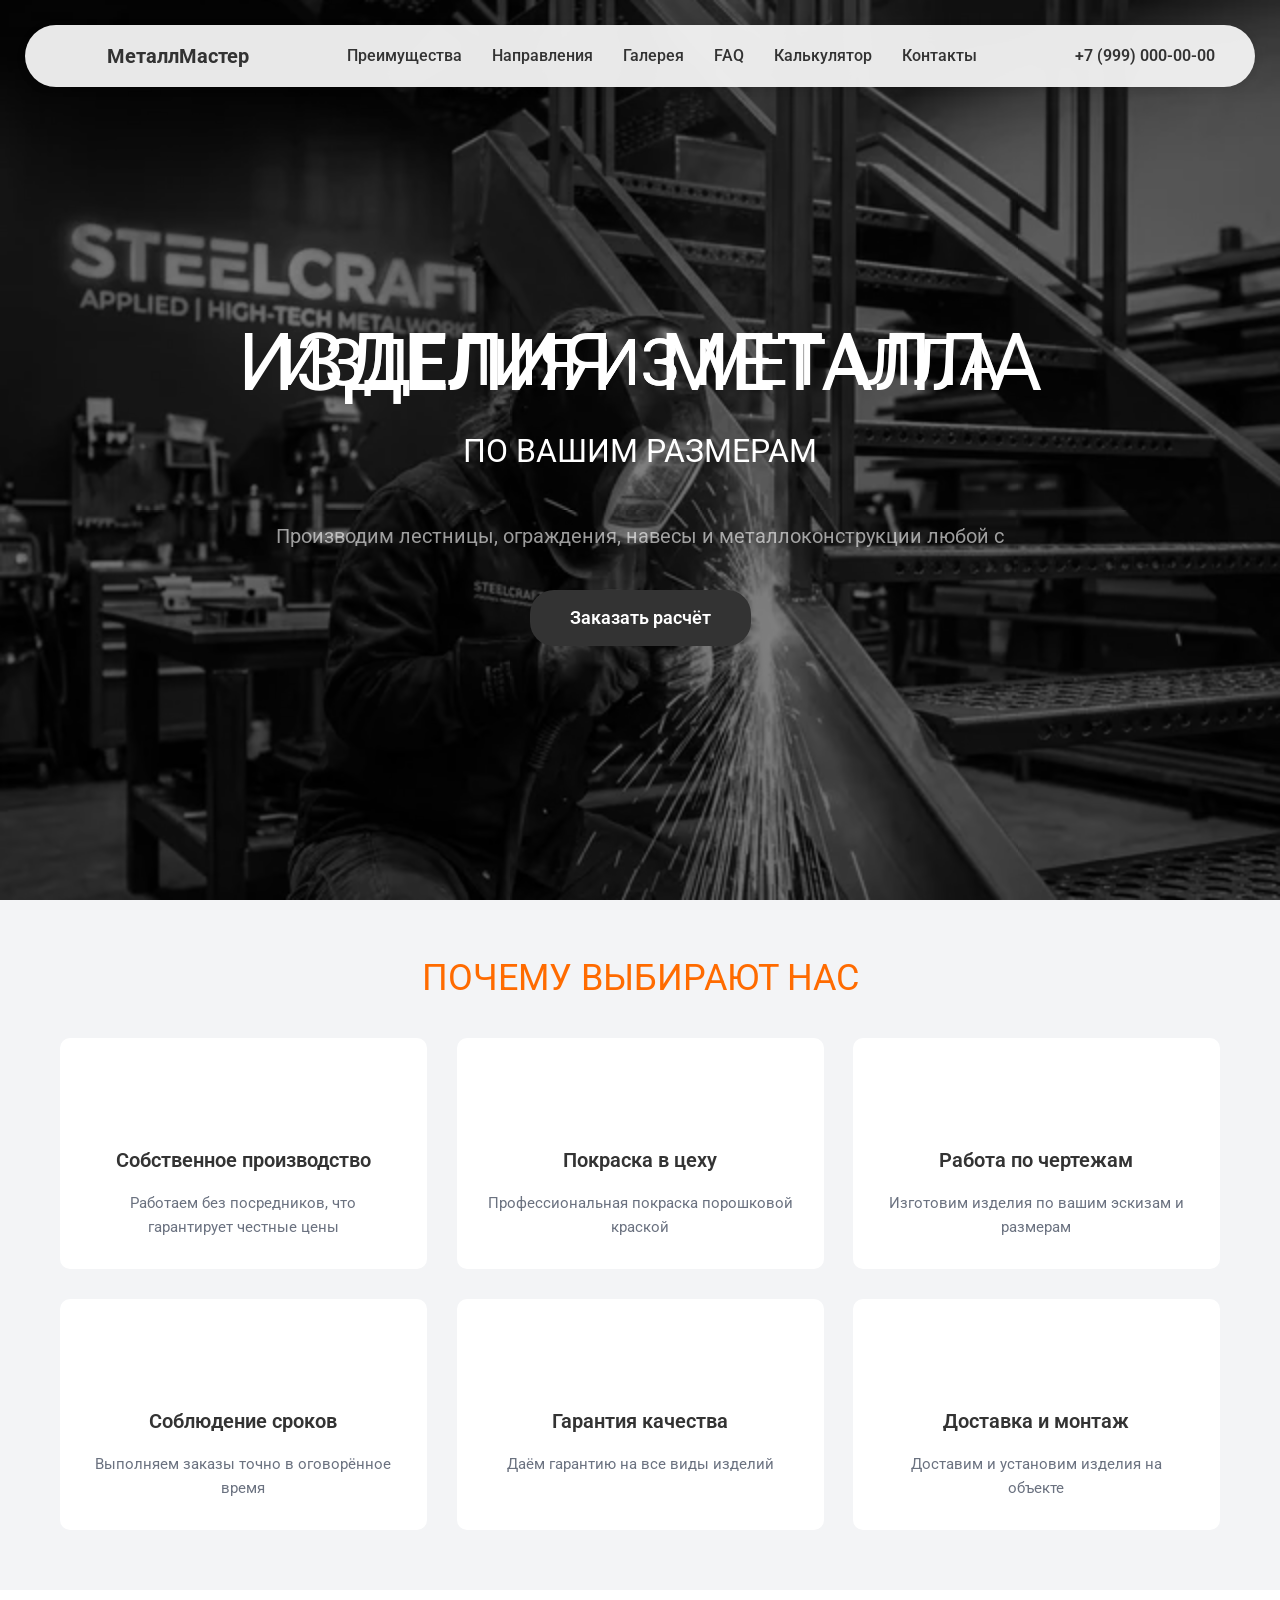
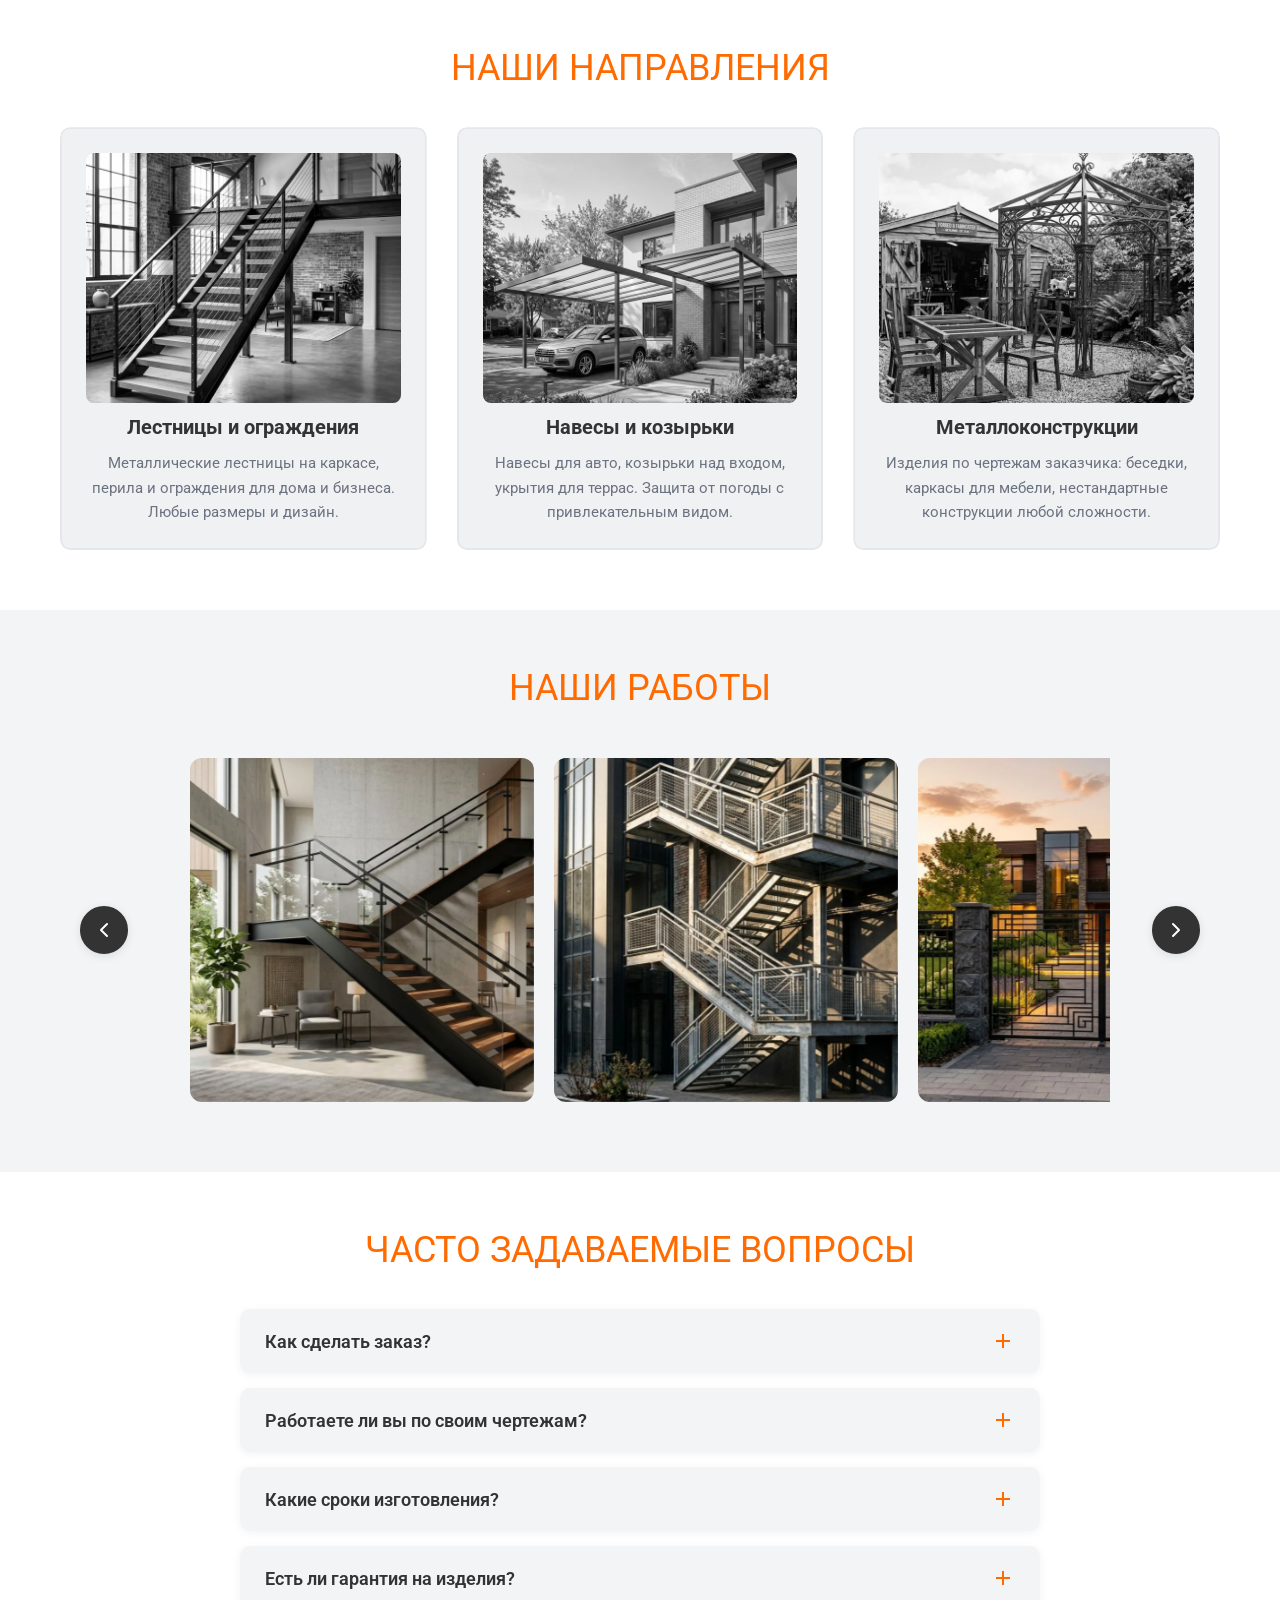
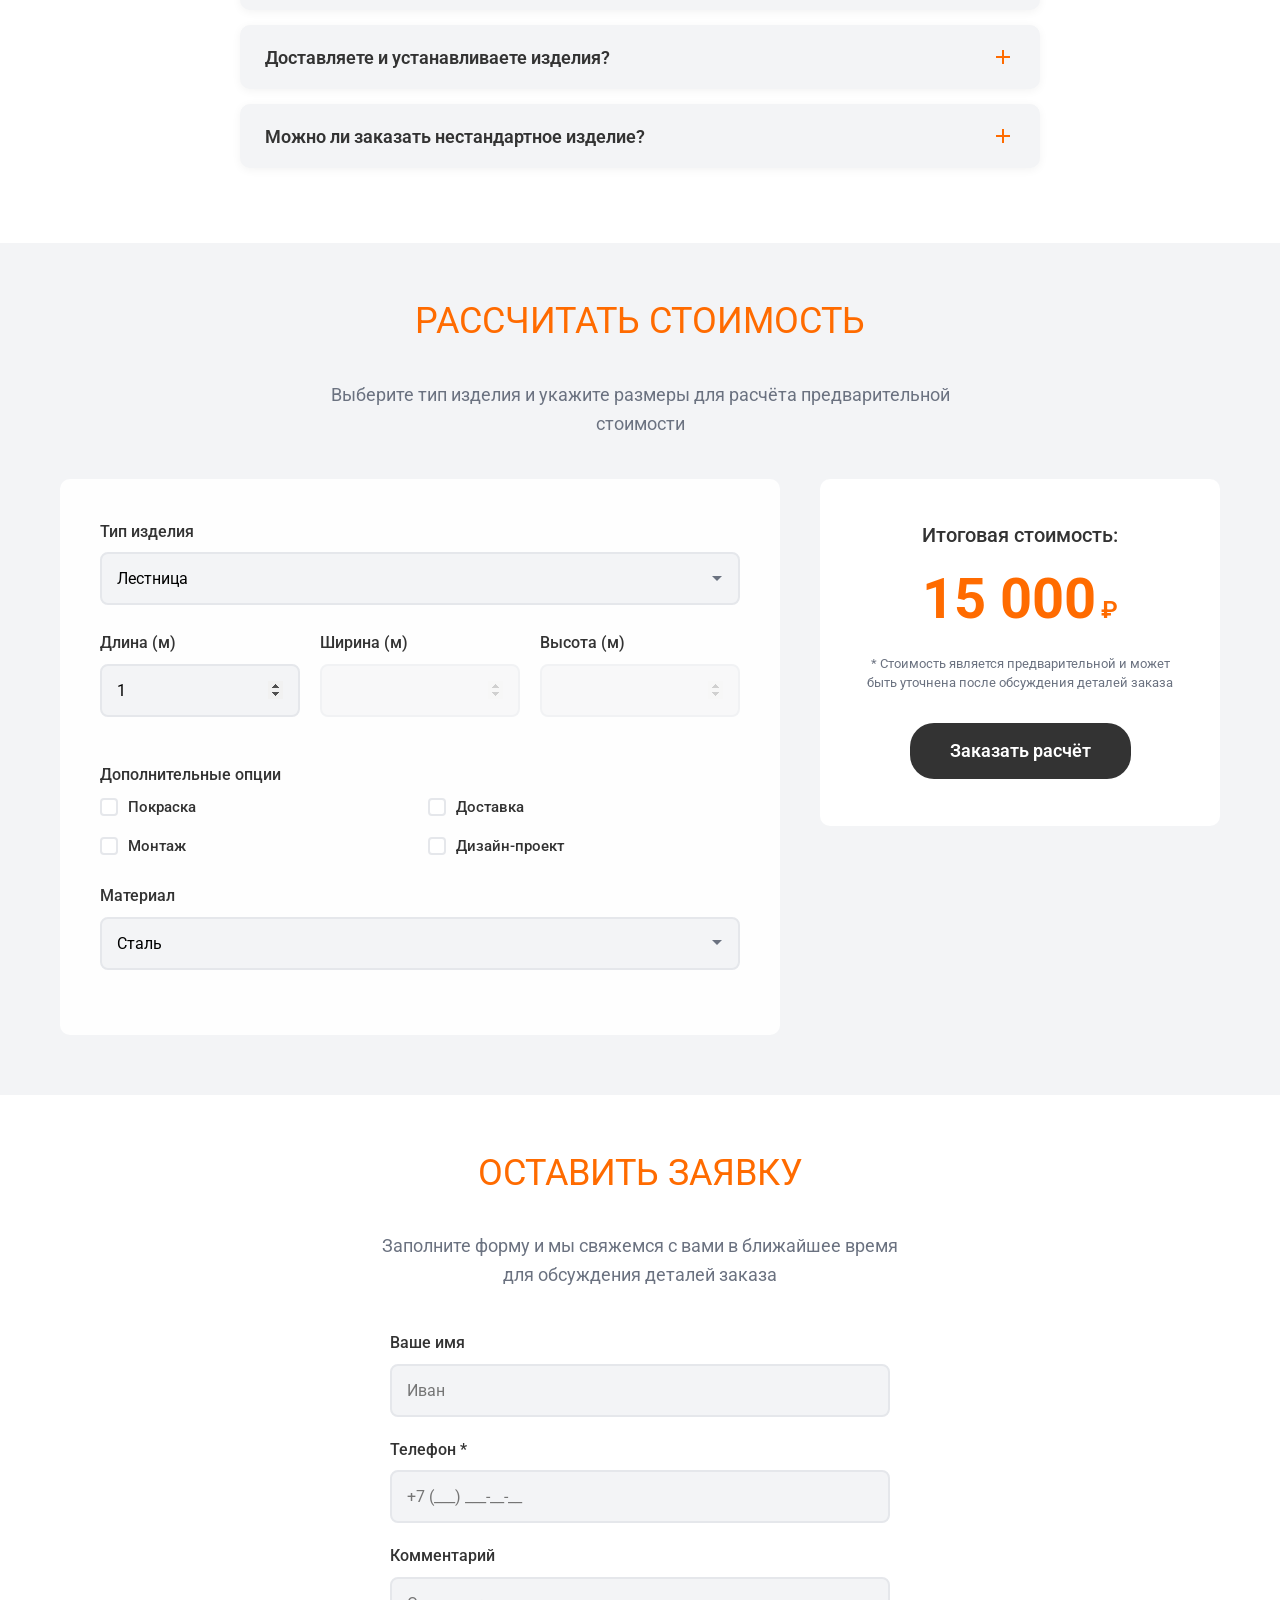
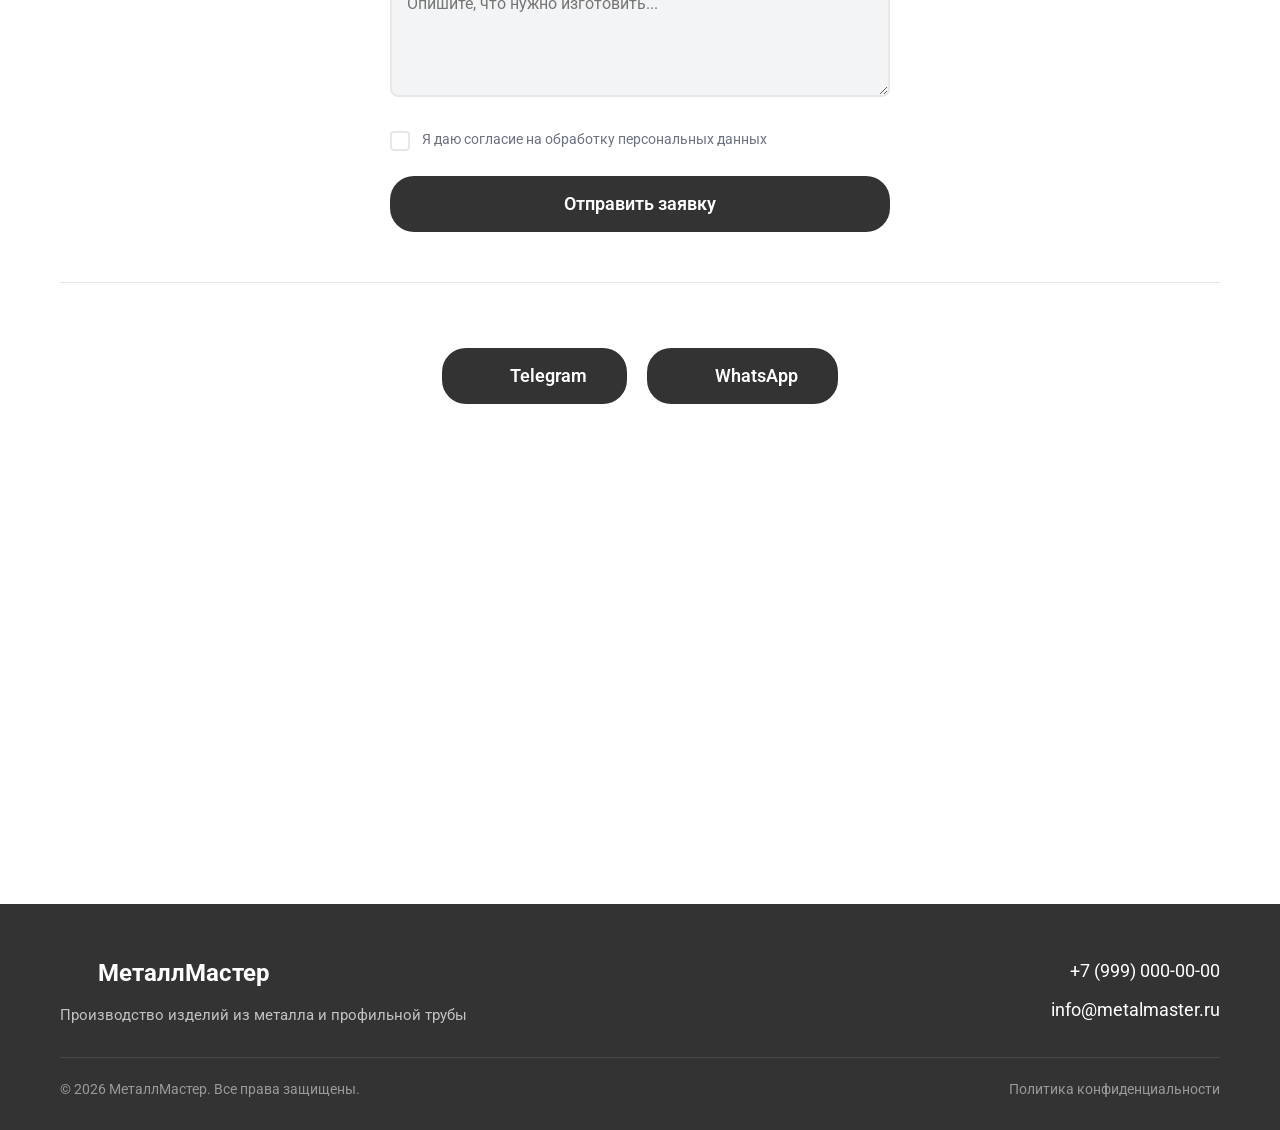
==== commit dcf98add: "анимация иконки" ====
--- a/index.html
+++ b/index.html
@@ -20,9 +20,6 @@
 
     <!-- Iconify -->
     <script src="https://code.iconify.design/2/2.2.1/iconify.min.js"></script>
-
-    <!-- Anime.js -->
-    <script src="https://cdnjs.cloudflare.com/ajax/libs/animejs/2.0.2/anime.min.js"></script>
 
     <!-- GSAP -->
     <script src="https://cdnjs.cloudflare.com/ajax/libs/gsap/3.12.5/gsap.min.js"></script>
@@ -70,7 +67,7 @@
         <div class="hero__bg"></div>
         <div class="hero__overlay"></div>
         <div class="container hero__container">
-            <h1 class="hero__title ml12">
+            <h1 class="hero__title">
                 <span class="glitch-wrapper glitch-mobile-wrap">
                     <span class="glitch" data-text="Изделия из металла">
                         <span class="glitch-word">Изделия</span>
--- a/css/style.css
+++ b/css/style.css
@@ -276,14 +276,12 @@
 
 /* Песочные часы - переворачивание (время) */
 .advantage__icon[data-icon="mdi:timer-sand"] {
-    animation: hourglassFlip 2s ease-in-out infinite;
+    animation: hourglassFlip 3s linear infinite;
     transform-origin: center;
 }
 
 @keyframes hourglassFlip {
-    0%, 100% { transform: rotate(0deg); }
-    45% { transform: rotate(180deg); }
-    55% { transform: rotate(180deg); }
+    0% { transform: rotate(0deg); }
     100% { transform: rotate(360deg); }
 }
 
@@ -532,12 +530,6 @@
     color: #ffffff;
 }
 
-/* Moving Letters Effect #12 */
-.hero__title.ml12 {
-    font-weight: 400;
-    font-size: 80px;
-}
-
 /* Скрываем переносы на мобильных по умолчанию */
 .mobile-br {
     display: none;
@@ -566,7 +558,7 @@
 }
 
 @media (max-width: 768px) {
-    .hero__title.ml12 {
+    .hero__title {
         font-size: 48px;
     }
 
@@ -578,7 +570,7 @@
 }
 
 @media (max-width: 480px) {
-    .hero__title.ml12 {
+    .hero__title {
         font-size: 36px;
     }
     
@@ -1963,7 +1955,7 @@
     }
 
     /* Hero — заголовок и глитч */
-    .hero__title.ml12 {
+    .hero__title {
         font-size: 64px;
     }
 
@@ -2029,7 +2021,7 @@
     }
 
     /* Hero — заголовок и глитч */
-    .hero__title.ml12 {
+    .hero__title {
         font-size: 52px;
     }
 
@@ -2082,7 +2074,7 @@
     }
 
     /* Hero — заголовок и глитч */
-    .hero__title.ml12 {
+    .hero__title {
         font-size: 44px;
     }
 
@@ -2177,10 +2169,6 @@
     
     /* Hero */
     .hero__title {
-        font-size: 32px;
-    }
-
-    .hero__title.ml12 {
         font-size: 38px;
     }
 
@@ -2335,10 +2323,6 @@
     
     /* Hero */
     .hero__title {
-        font-size: 26px;
-    }
-
-    .hero__title.ml12 {
         font-size: 30px;
     }
 
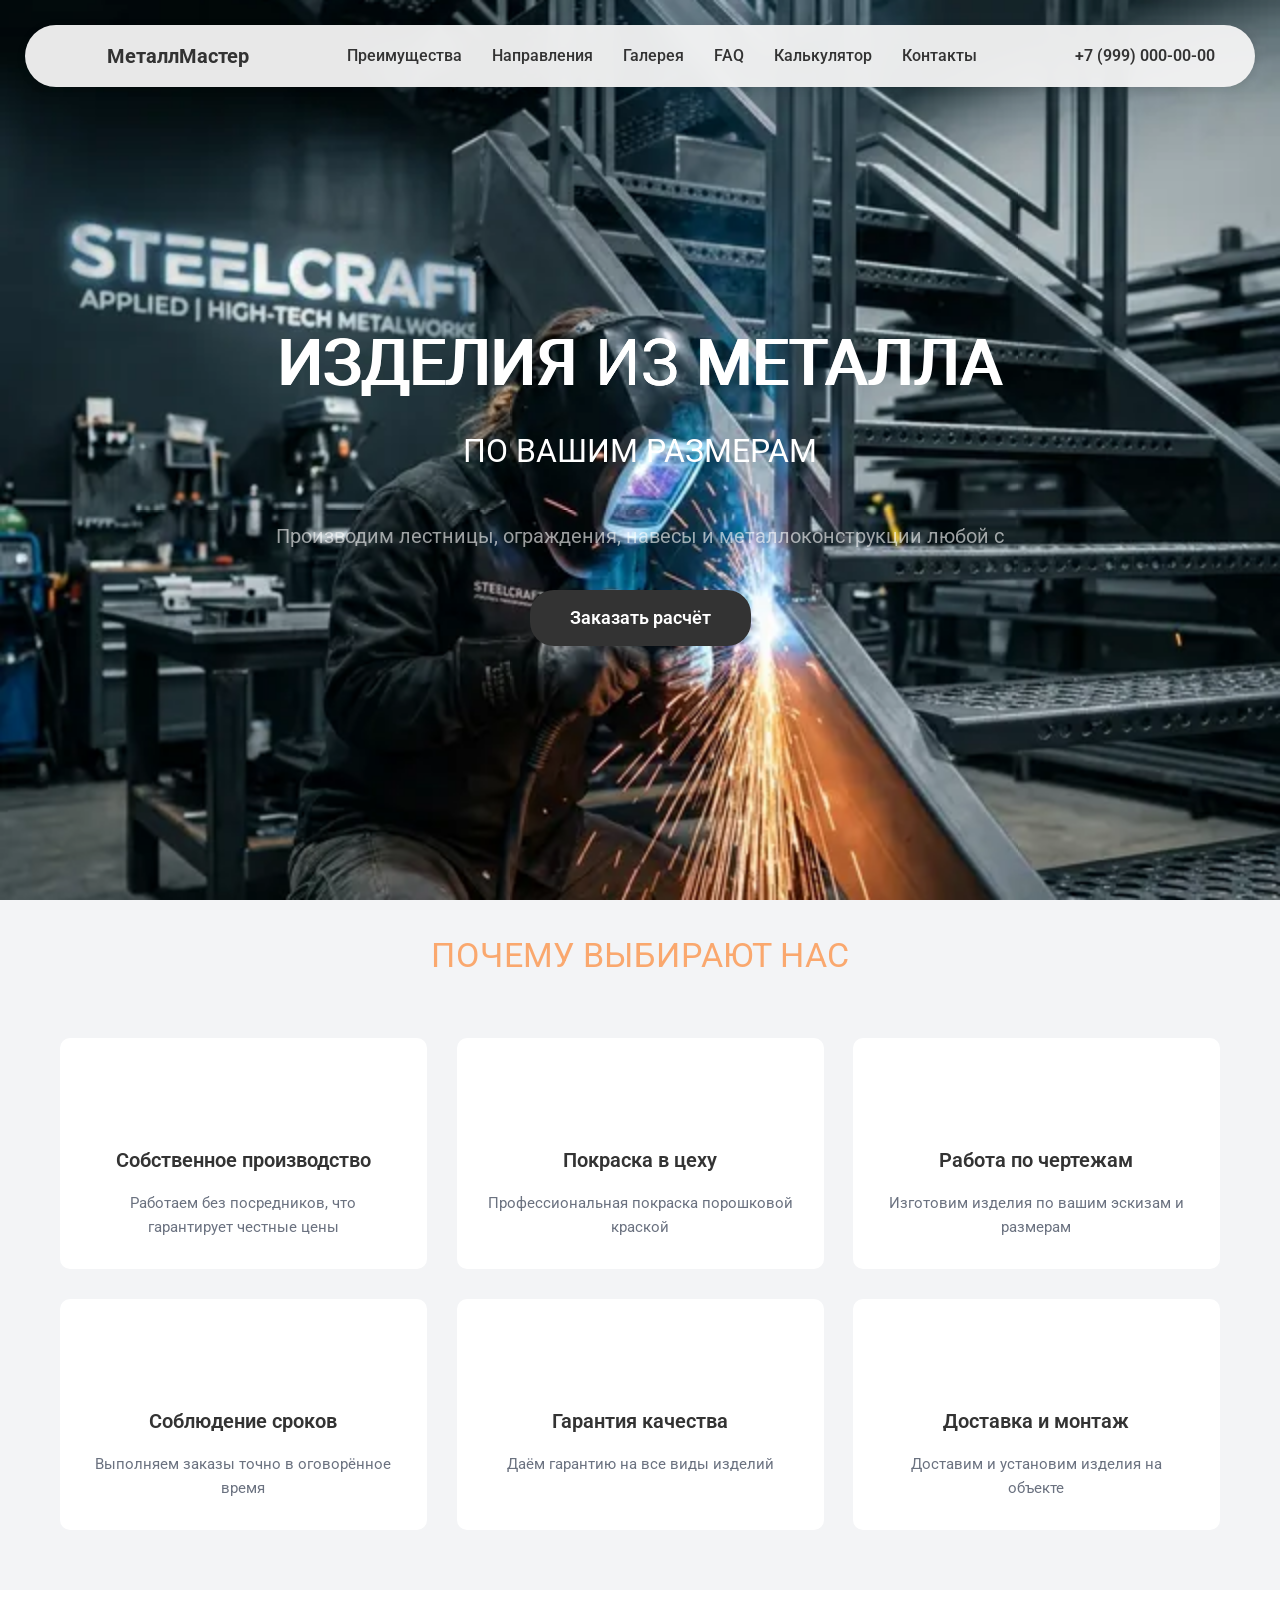
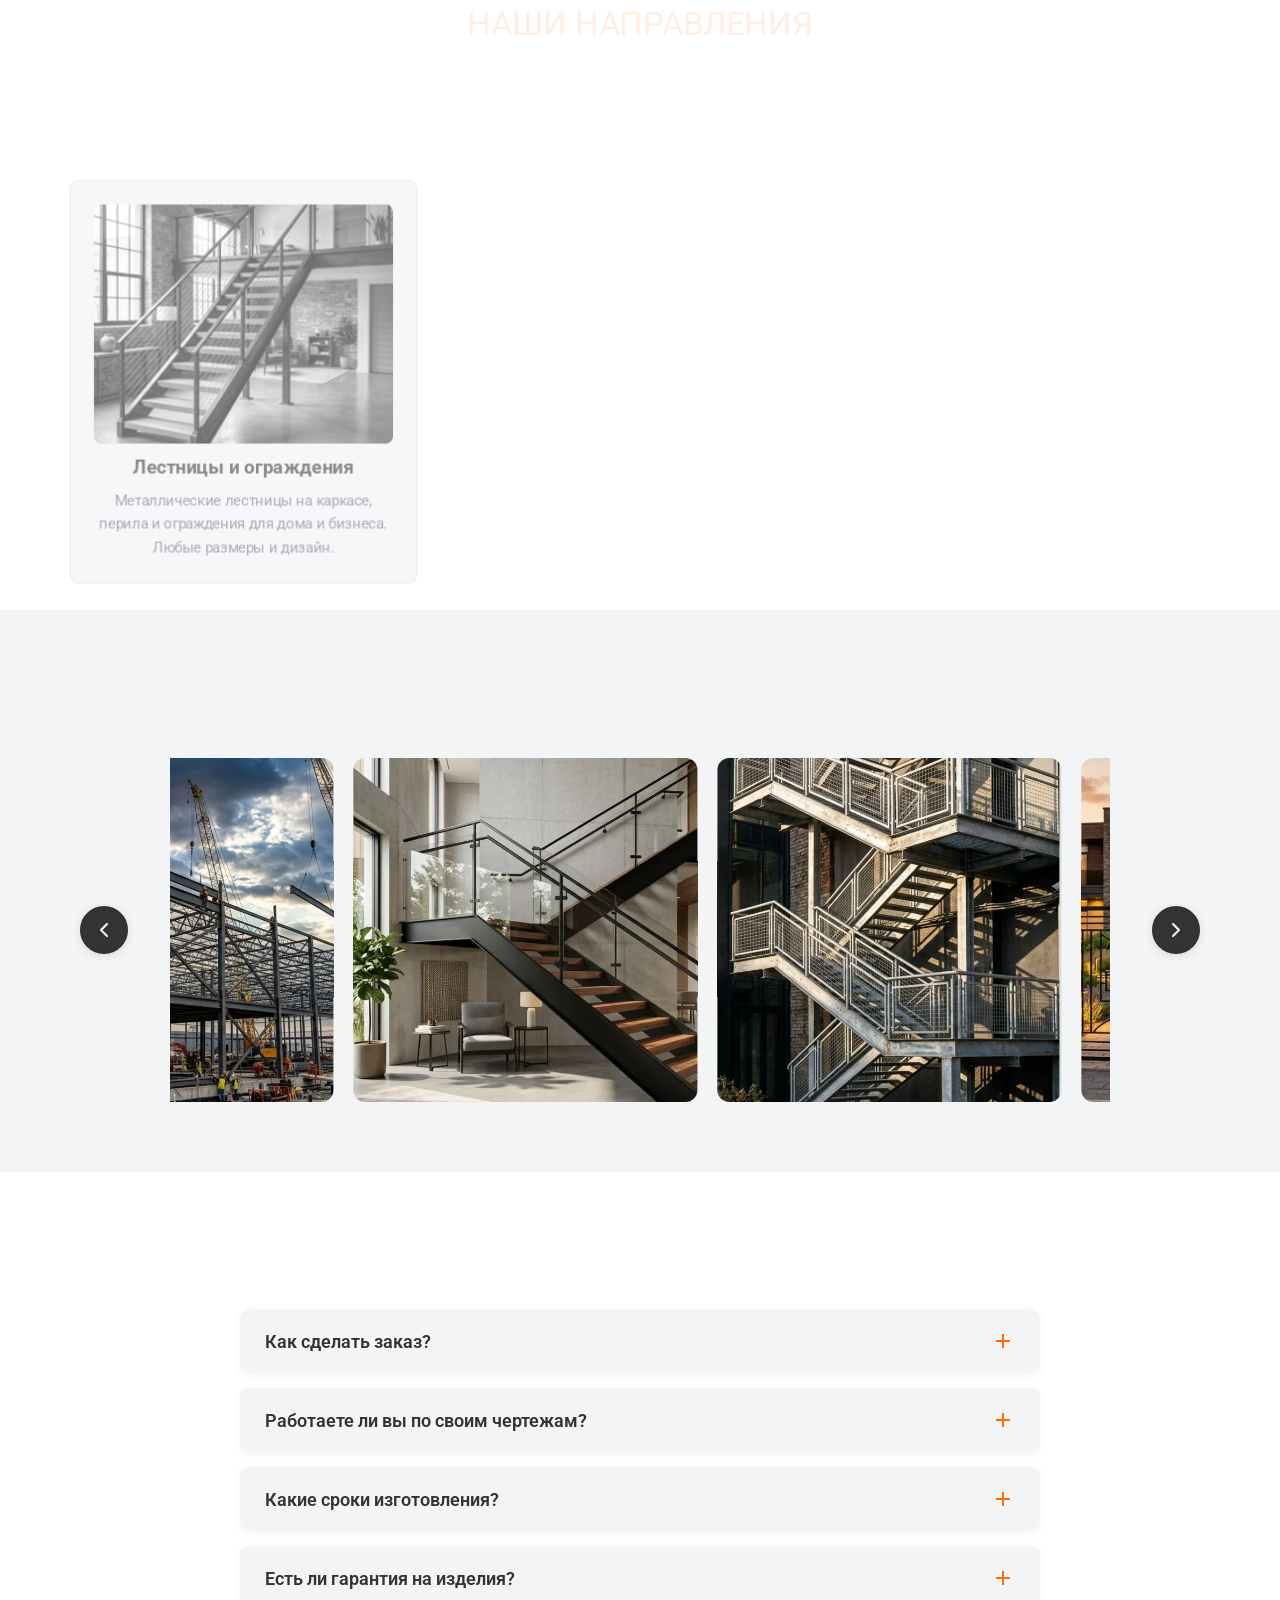
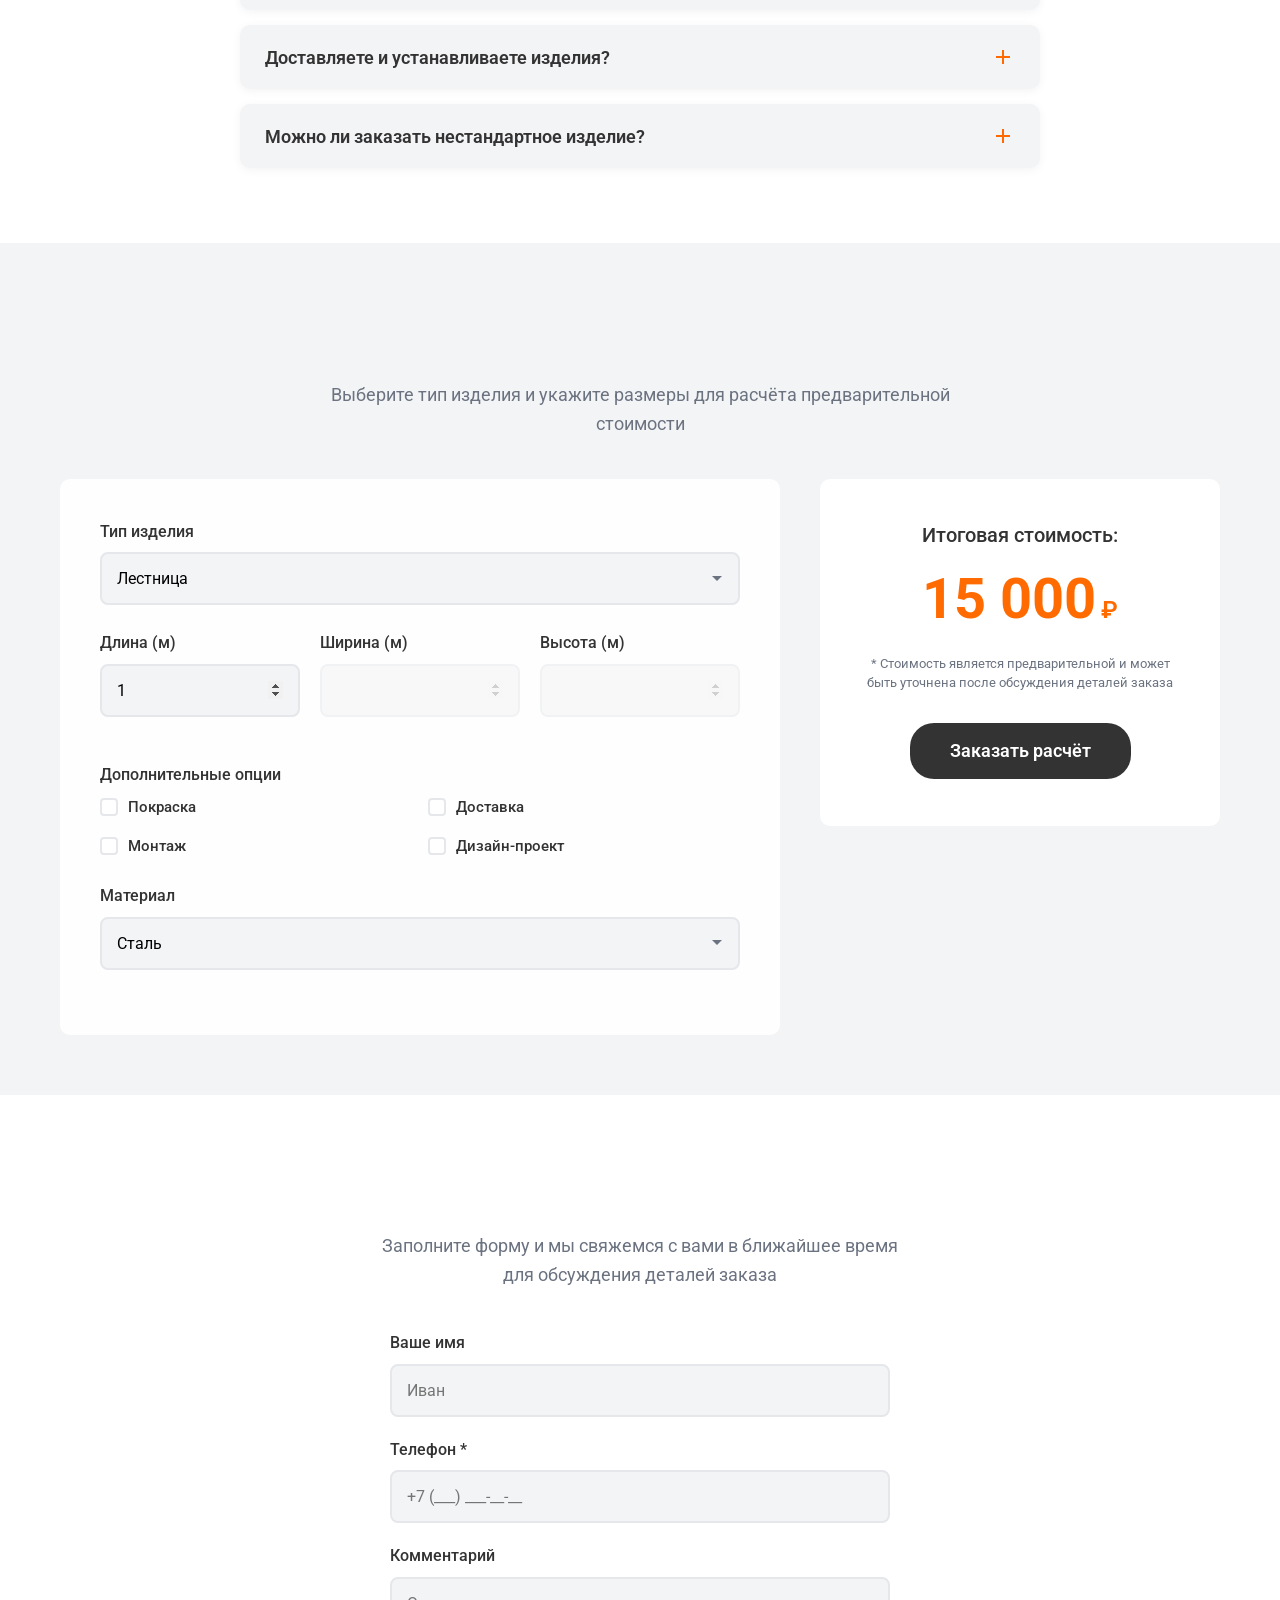
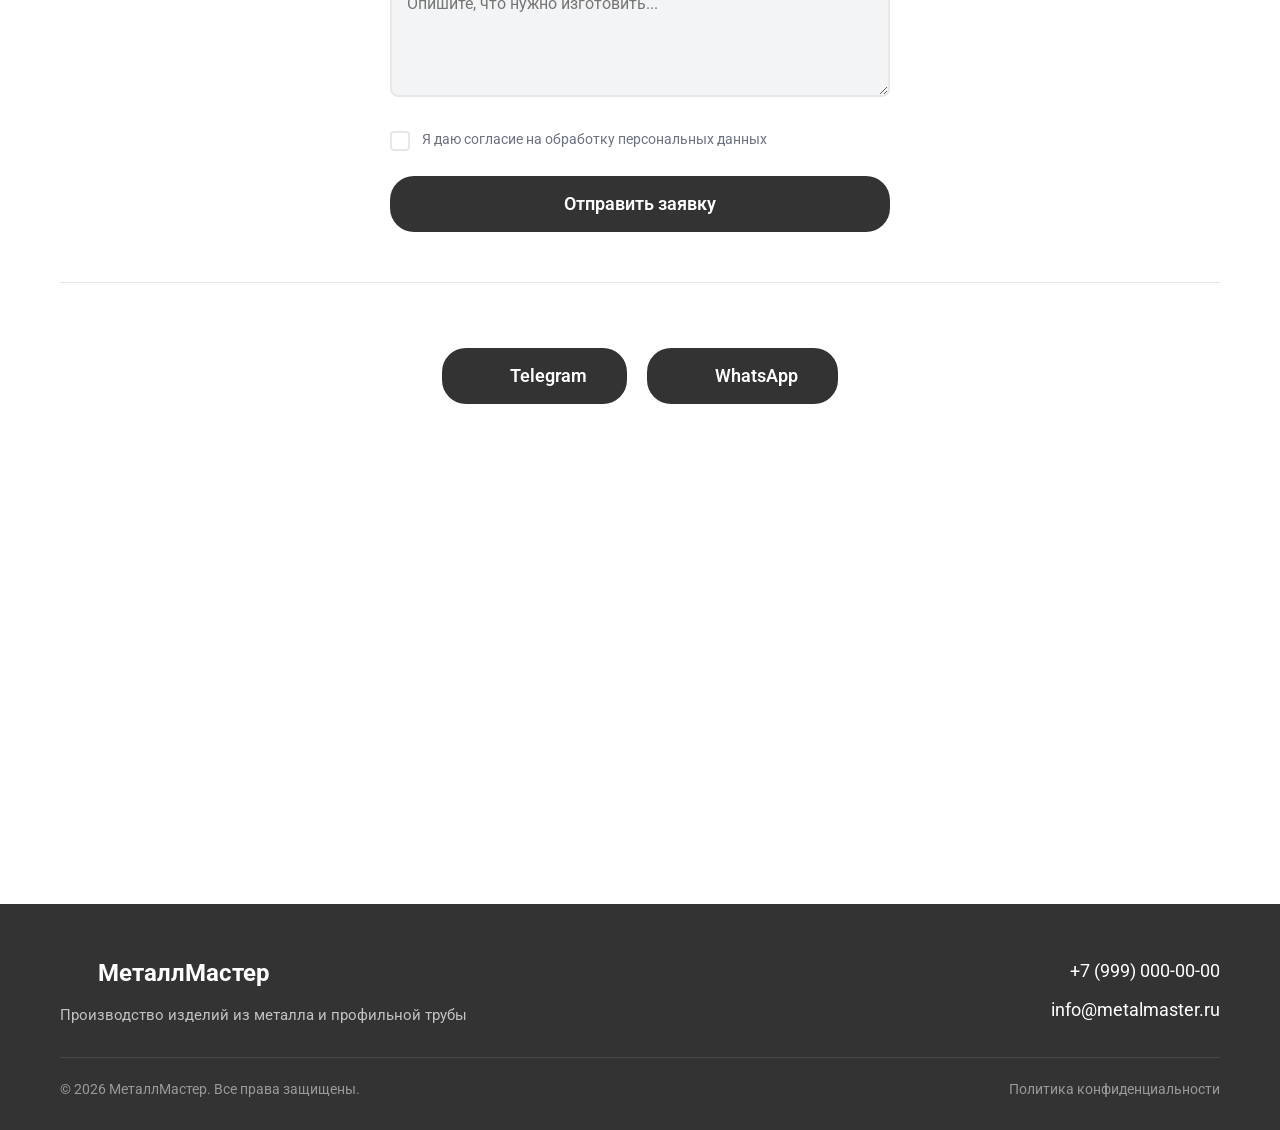
==== commit 6937f2f1: "фон" ====
--- a/index.html
+++ b/index.html
@@ -22,8 +22,8 @@
     <script src="https://code.iconify.design/2/2.2.1/iconify.min.js"></script>
 
     <!-- GSAP -->
-    <script src="https://cdnjs.cloudflare.com/ajax/libs/gsap/3.12.5/gsap.min.js"></script>
-    <script src="https://cdnjs.cloudflare.com/ajax/libs/gsap/3.12.5/ScrollTrigger.min.js"></script>
+    <script src="js/gsap.min.js"></script>
+    <script src="js/ScrollTrigger.min.js"></script>
 
     <!-- Styles -->
     <link rel="stylesheet" href="css/style.css">
@@ -65,7 +65,6 @@
     <!-- Hero Section -->
     <section class="hero" id="hero">
         <div class="hero__bg"></div>
-        <div class="hero__overlay"></div>
         <div class="container hero__container">
             <h1 class="hero__title">
                 <span class="glitch-wrapper glitch-mobile-wrap">
@@ -523,8 +522,8 @@
     </div>
 
     <!-- Embla Carousel -->
-    <script src="https://cdn.jsdelivr.net/npm/embla-carousel@8.5.2/embla-carousel.umd.min.js"></script>
-    <script src="https://cdn.jsdelivr.net/npm/embla-carousel-auto-scroll@8.5.2/embla-carousel-auto-scroll.umd.min.js"></script>
+    <script src="js/embla-carousel.umd.min.js"></script>
+    <script src="js/embla-carousel-auto-scroll.umd.min.js"></script>
 
     <!-- Яндекс.Карты API -->
     <script src="https://api-maps.yandex.ru/2.1/?apikey=&lang=ru_RU" type="text/javascript"></script>
--- a/css/style.css
+++ b/css/style.css
@@ -500,17 +500,6 @@
     background-repeat: no-repeat;
     z-index: 0;
     will-change: transform;
-    filter: grayscale(100%);
-}
-
-.hero__overlay {
-    position: absolute;
-    top: 0;
-    left: 0;
-    width: 100%;
-    height: 100%;
-    background: rgba(0, 0, 0, 0.5);
-    z-index: 1;
 }
 
 .hero__container {
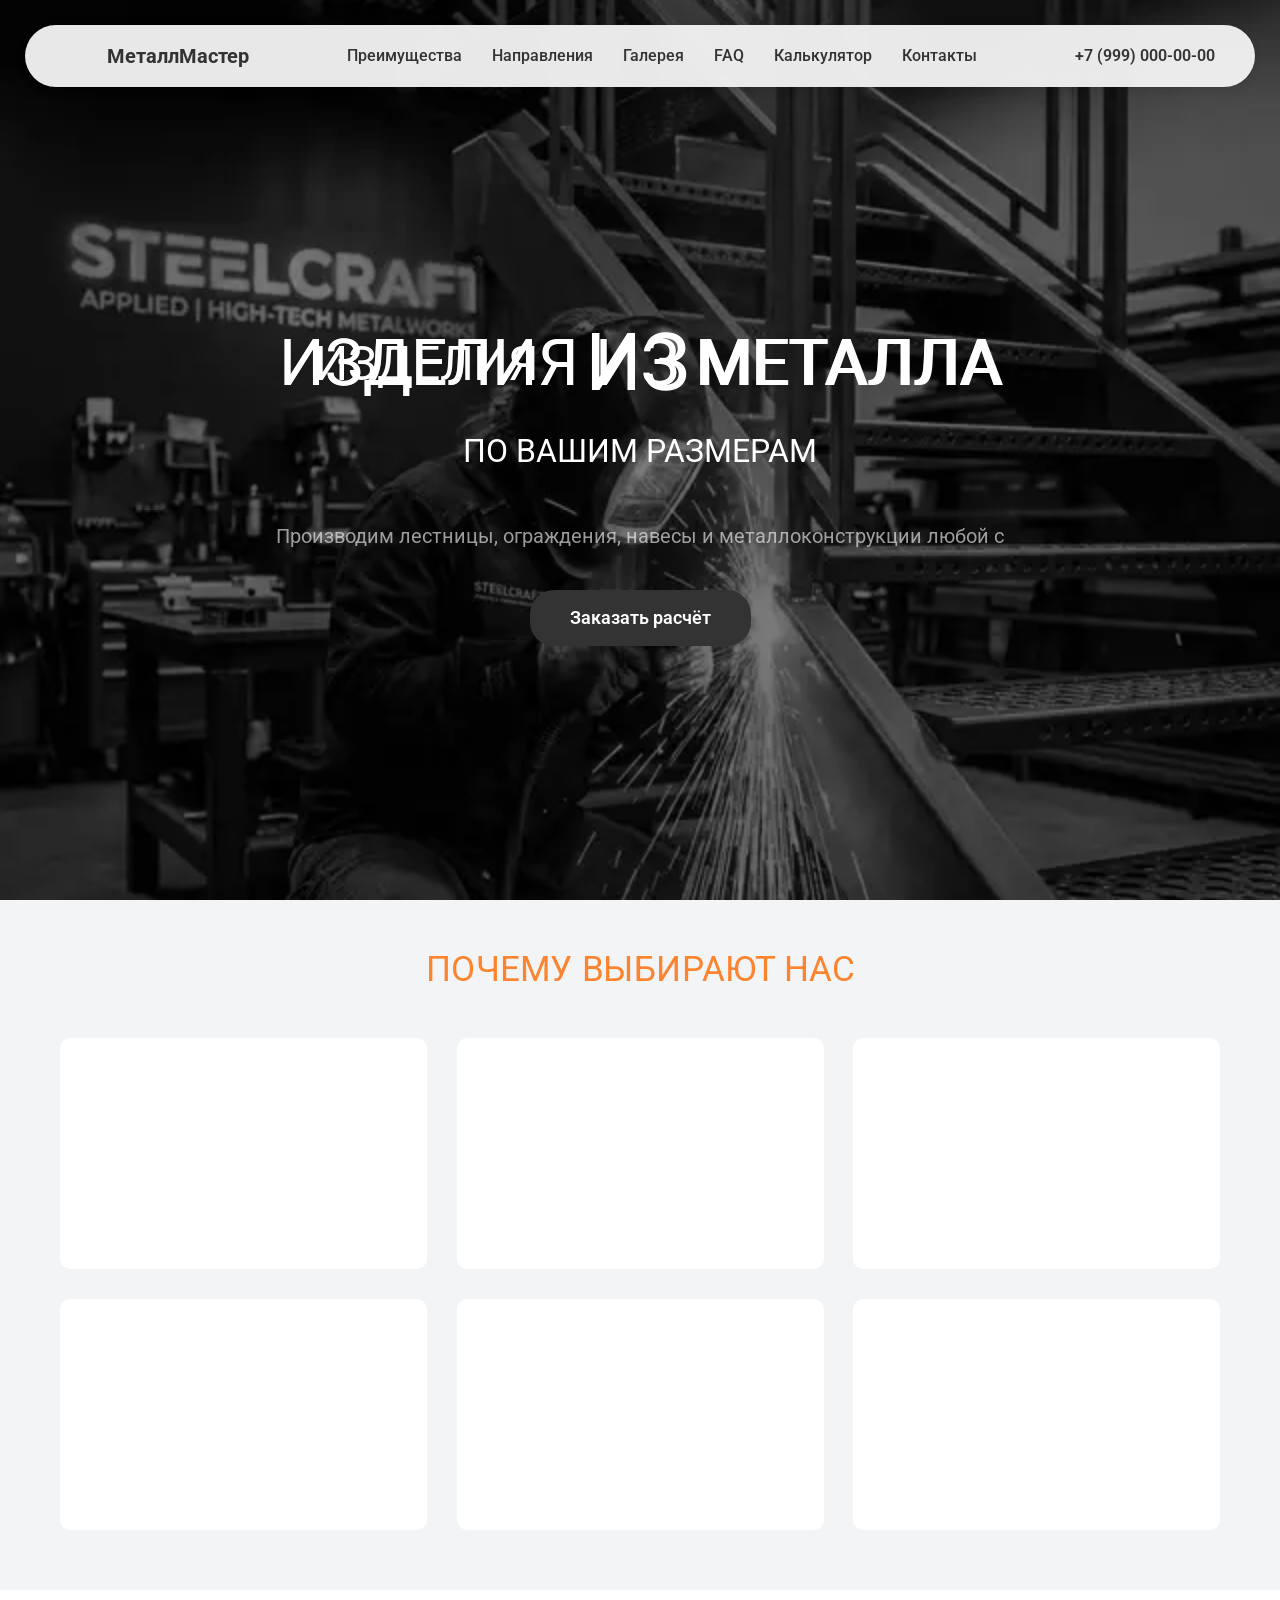
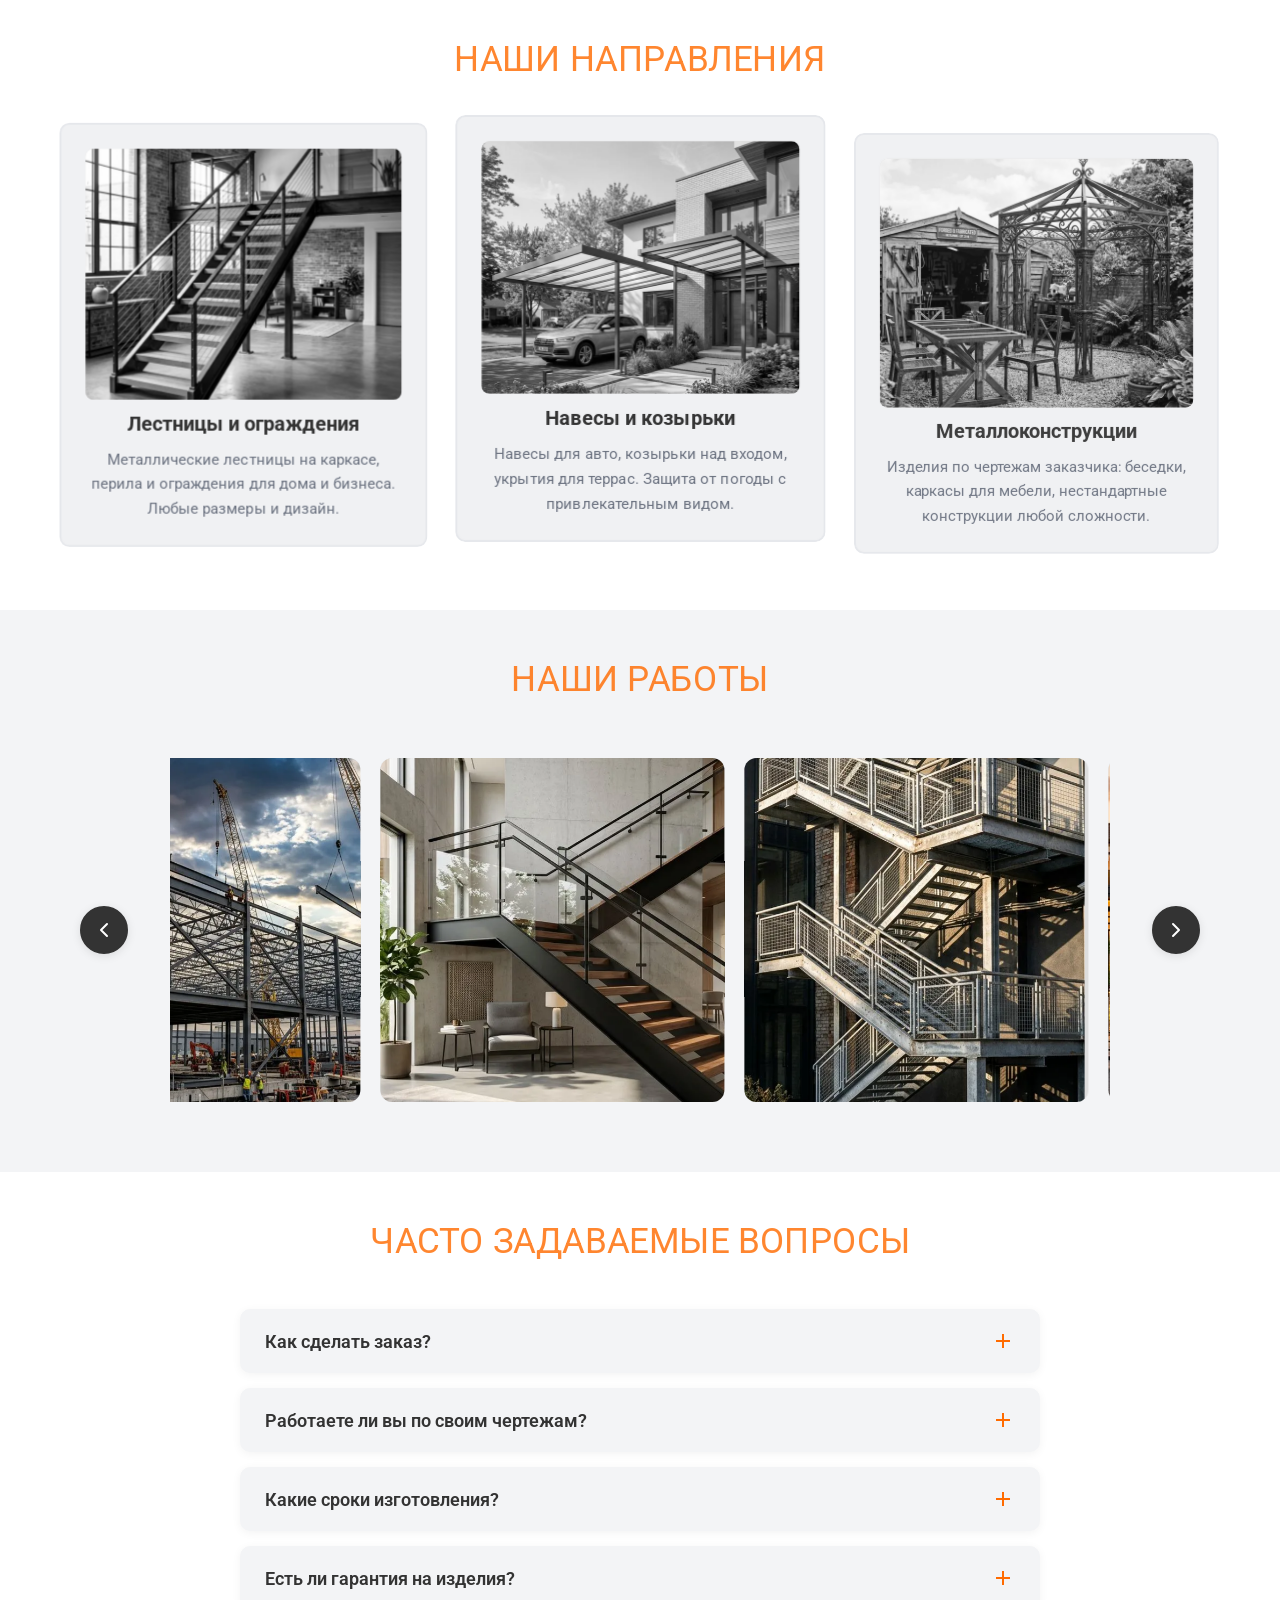
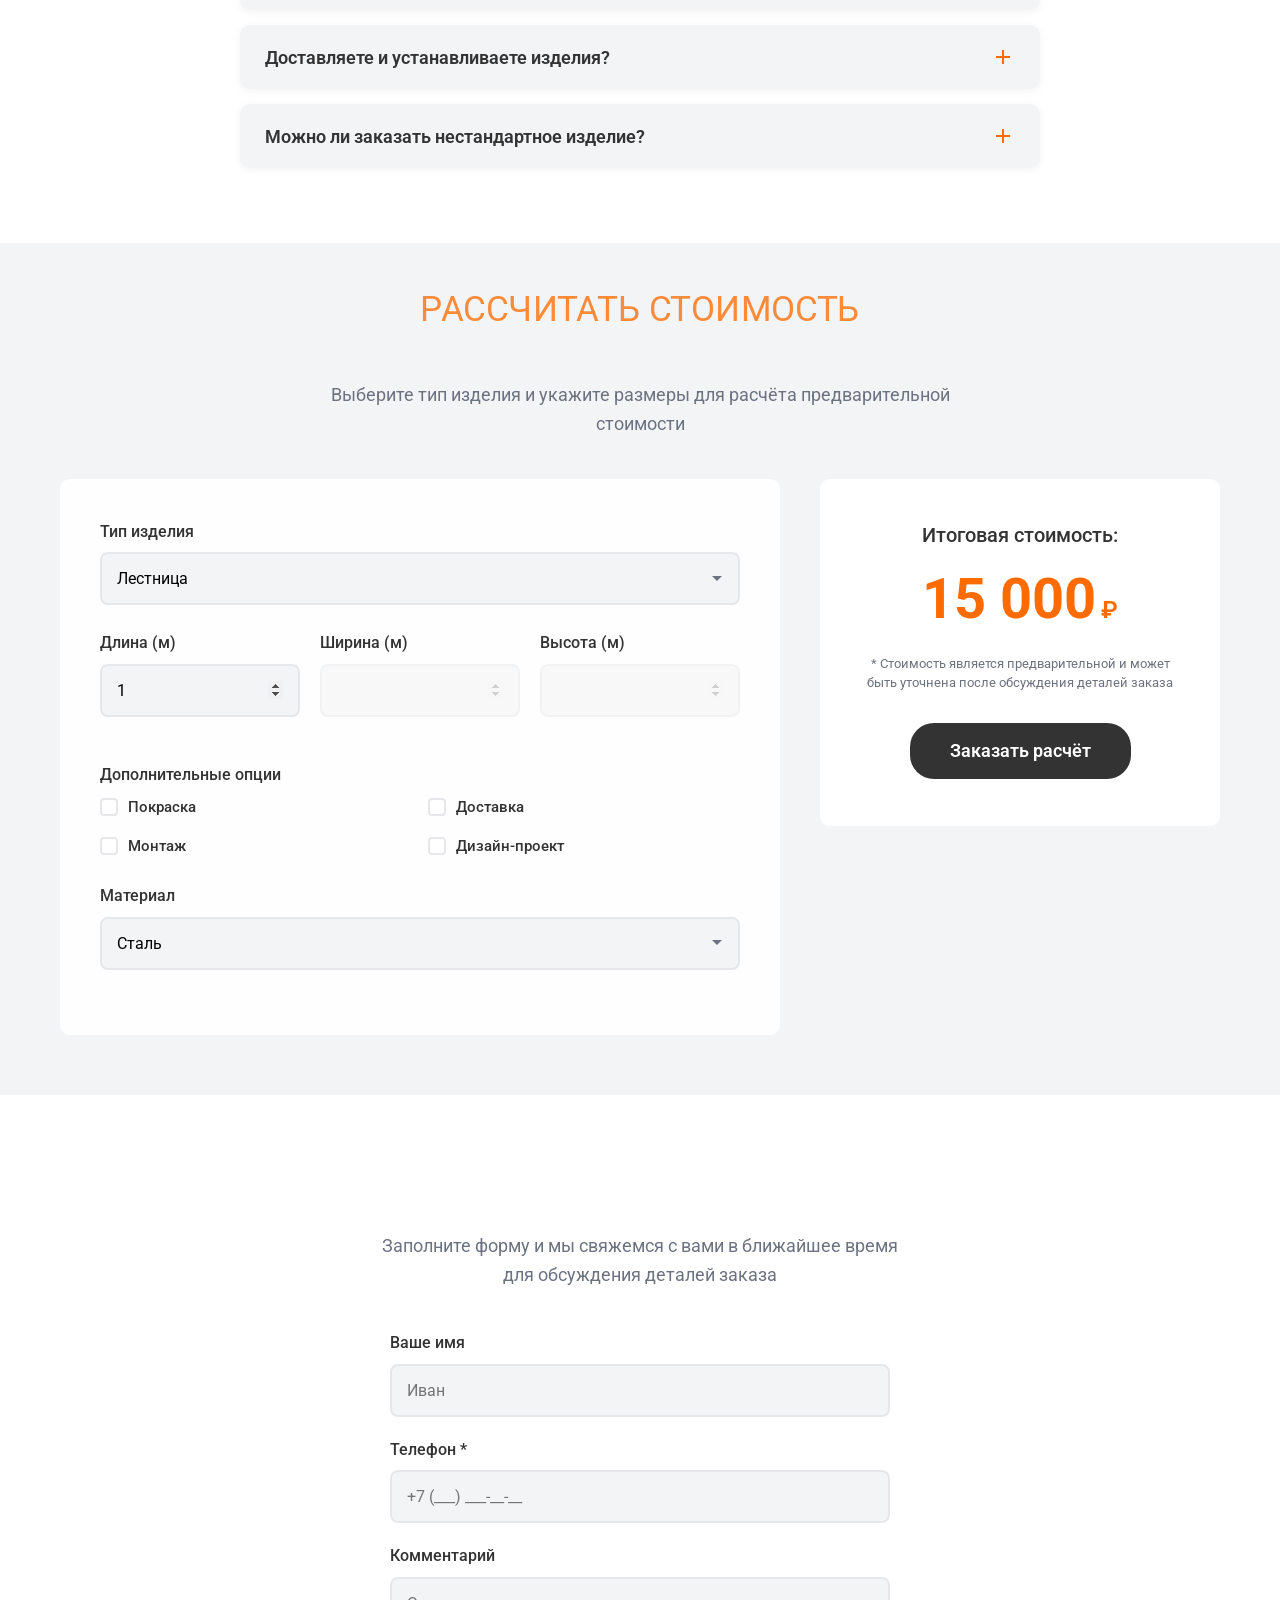
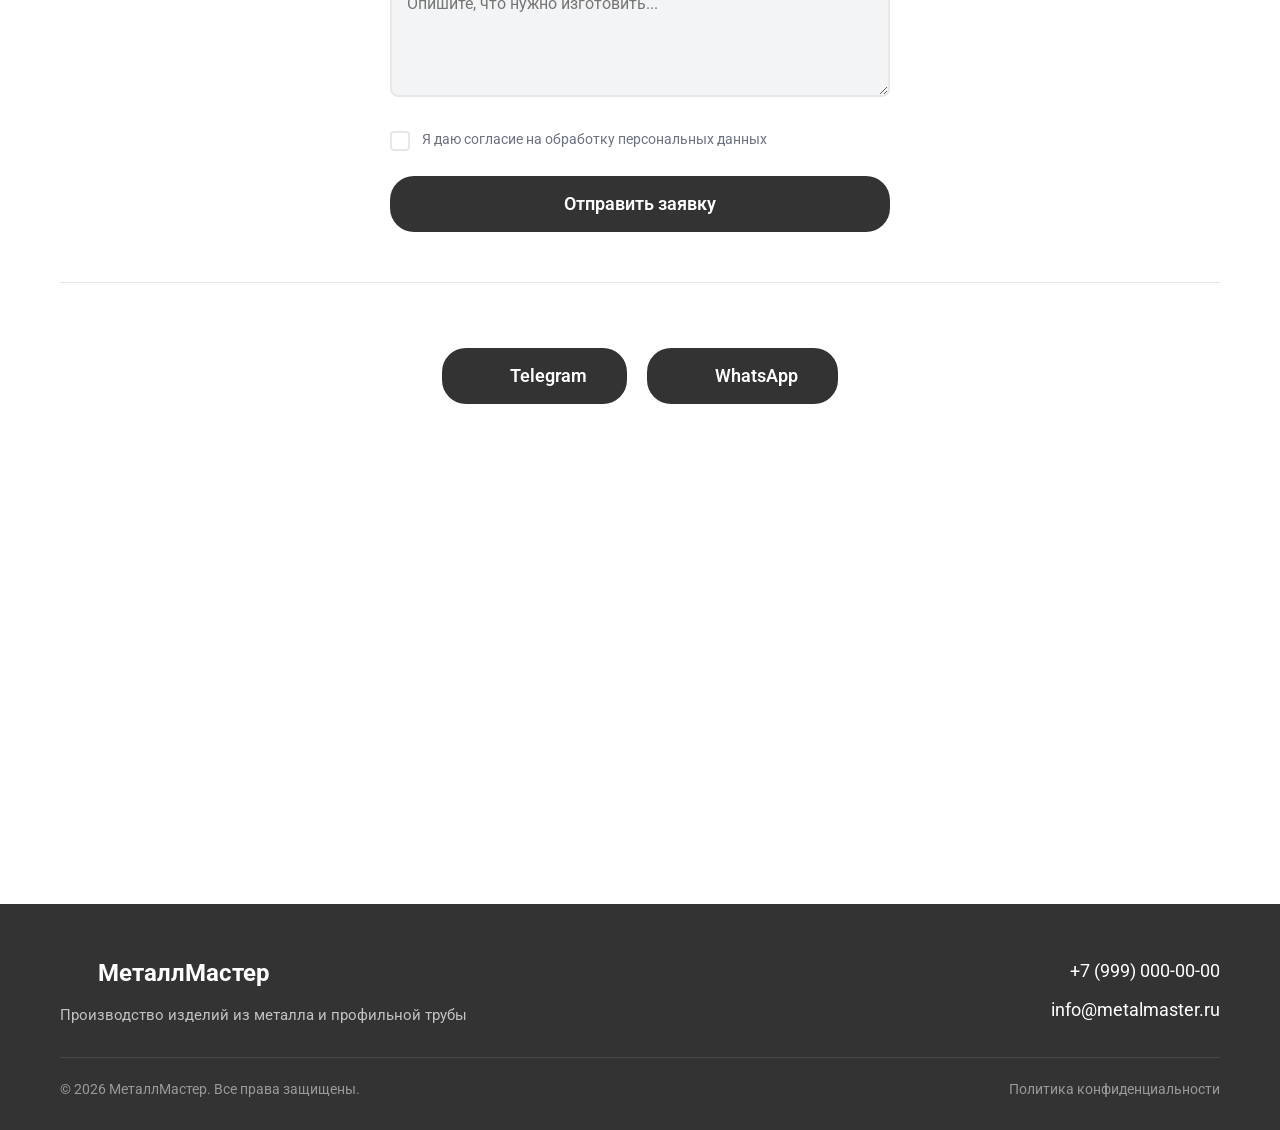
==== commit fe65042b: "лоадер" ====
--- a/index.html
+++ b/index.html
@@ -33,6 +33,17 @@
     <link rel="icon" type="image/svg+xml" href="data:image/svg+xml,<svg xmlns='http://www.w3.org/2000/svg' viewBox='0 0 100 100'><text y='.9em' font-size='90'>⚙️</text></svg>">
 </head>
 <body>
+    <!-- Preloader -->
+    <div class="preloader" id="preloader">
+        <div class="preloader__inner">
+            <div class="preloader__gears">
+                <span class="preloader__gear preloader__gear--big iconify" data-icon="mdi:gear"></span>
+                <span class="preloader__gear preloader__gear--small iconify" data-icon="mdi:gear"></span>
+            </div>
+            <p class="preloader__text">Загрузка...</p>
+        </div>
+    </div>
+
     <!-- Header -->
     <header class="header" id="header">
         <div class="container header__container">
--- a/css/style.css
+++ b/css/style.css
@@ -69,6 +69,26 @@
     background: none;
 }
 
+/* Убираем синюю рамку на мобильных при нажатии */
+button,
+a,
+input,
+select,
+textarea {
+    -webkit-tap-highlight-color: transparent;
+    -webkit-focus-ring-color: transparent;
+    outline: none;
+}
+
+button:active,
+a:active,
+input:active,
+select:active,
+textarea:active {
+    outline: none;
+    -webkit-tap-highlight-color: transparent;
+}
+
 /* Iconify Icons */
 .iconify {
     display: inline-block;
@@ -494,7 +514,7 @@
     left: 0;
     width: 100%;
     height: 120%;
-    background-image: url('../images/hero-bg.webp');
+    background-image: url('../images/hero-bg2.webp');
     background-size: cover;
     background-position: center;
     background-repeat: no-repeat;
@@ -2393,3 +2413,121 @@
         font-size: 16px;
     }
 }
+
+/* ===================================
+   Preloader
+   =================================== */
+.preloader {
+    position: fixed;
+    top: 0;
+    left: 0;
+    width: 100%;
+    height: 100%;
+    background: #1a1a1a;
+    z-index: 10000;
+    display: flex;
+    align-items: center;
+    justify-content: center;
+    opacity: 1;
+    transition: opacity 0.5s ease, visibility 0.5s ease;
+}
+
+.preloader--hidden {
+    opacity: 0;
+    visibility: hidden;
+    pointer-events: none;
+}
+
+.preloader__inner {
+    text-align: center;
+    color: #ffffff;
+}
+
+.preloader__gears {
+    position: relative;
+    width: 120px;
+    height: 120px;
+    margin: 0 auto 20px;
+}
+
+.preloader__gear {
+    position: absolute;
+    color: #ff6b00;
+}
+
+.preloader__gear--big {
+    font-size: 80px;
+    top: 10px;
+    left: 10px;
+    animation: gear-spin 3s linear infinite;
+}
+
+.preloader__gear--small {
+    font-size: 50px;
+    top: 55px;
+    left: 70px;
+    animation: gear-spin-reverse 2s linear infinite;
+}
+
+@keyframes gear-spin {
+    0% {
+        transform: rotate(0deg);
+    }
+    100% {
+        transform: rotate(360deg);
+    }
+}
+
+@keyframes gear-spin-reverse {
+    0% {
+        transform: rotate(360deg);
+    }
+    100% {
+        transform: rotate(0deg);
+    }
+}
+
+.preloader__text {
+    font-size: 16px;
+    font-weight: 500;
+    letter-spacing: 2px;
+    text-transform: uppercase;
+    animation: preloader-pulse 1.5s ease-in-out infinite;
+}
+
+@keyframes preloader-pulse {
+    0%, 100% {
+        opacity: 0.4;
+    }
+    50% {
+        opacity: 1;
+    }
+}
+
+/* Скрываем скролл при активном прелоадере */
+body.preloader-active {
+    overflow: hidden;
+}
+
+@media (max-width: 768px) {
+    .preloader__gears {
+        width: 100px;
+        height: 100px;
+    }
+
+    .preloader__gear--big {
+        font-size: 64px;
+        top: 10px;
+        left: 10px;
+    }
+
+    .preloader__gear--small {
+        font-size: 40px;
+        top: 48px;
+        left: 58px;
+    }
+
+    .preloader__text {
+        font-size: 14px;
+    }
+}
